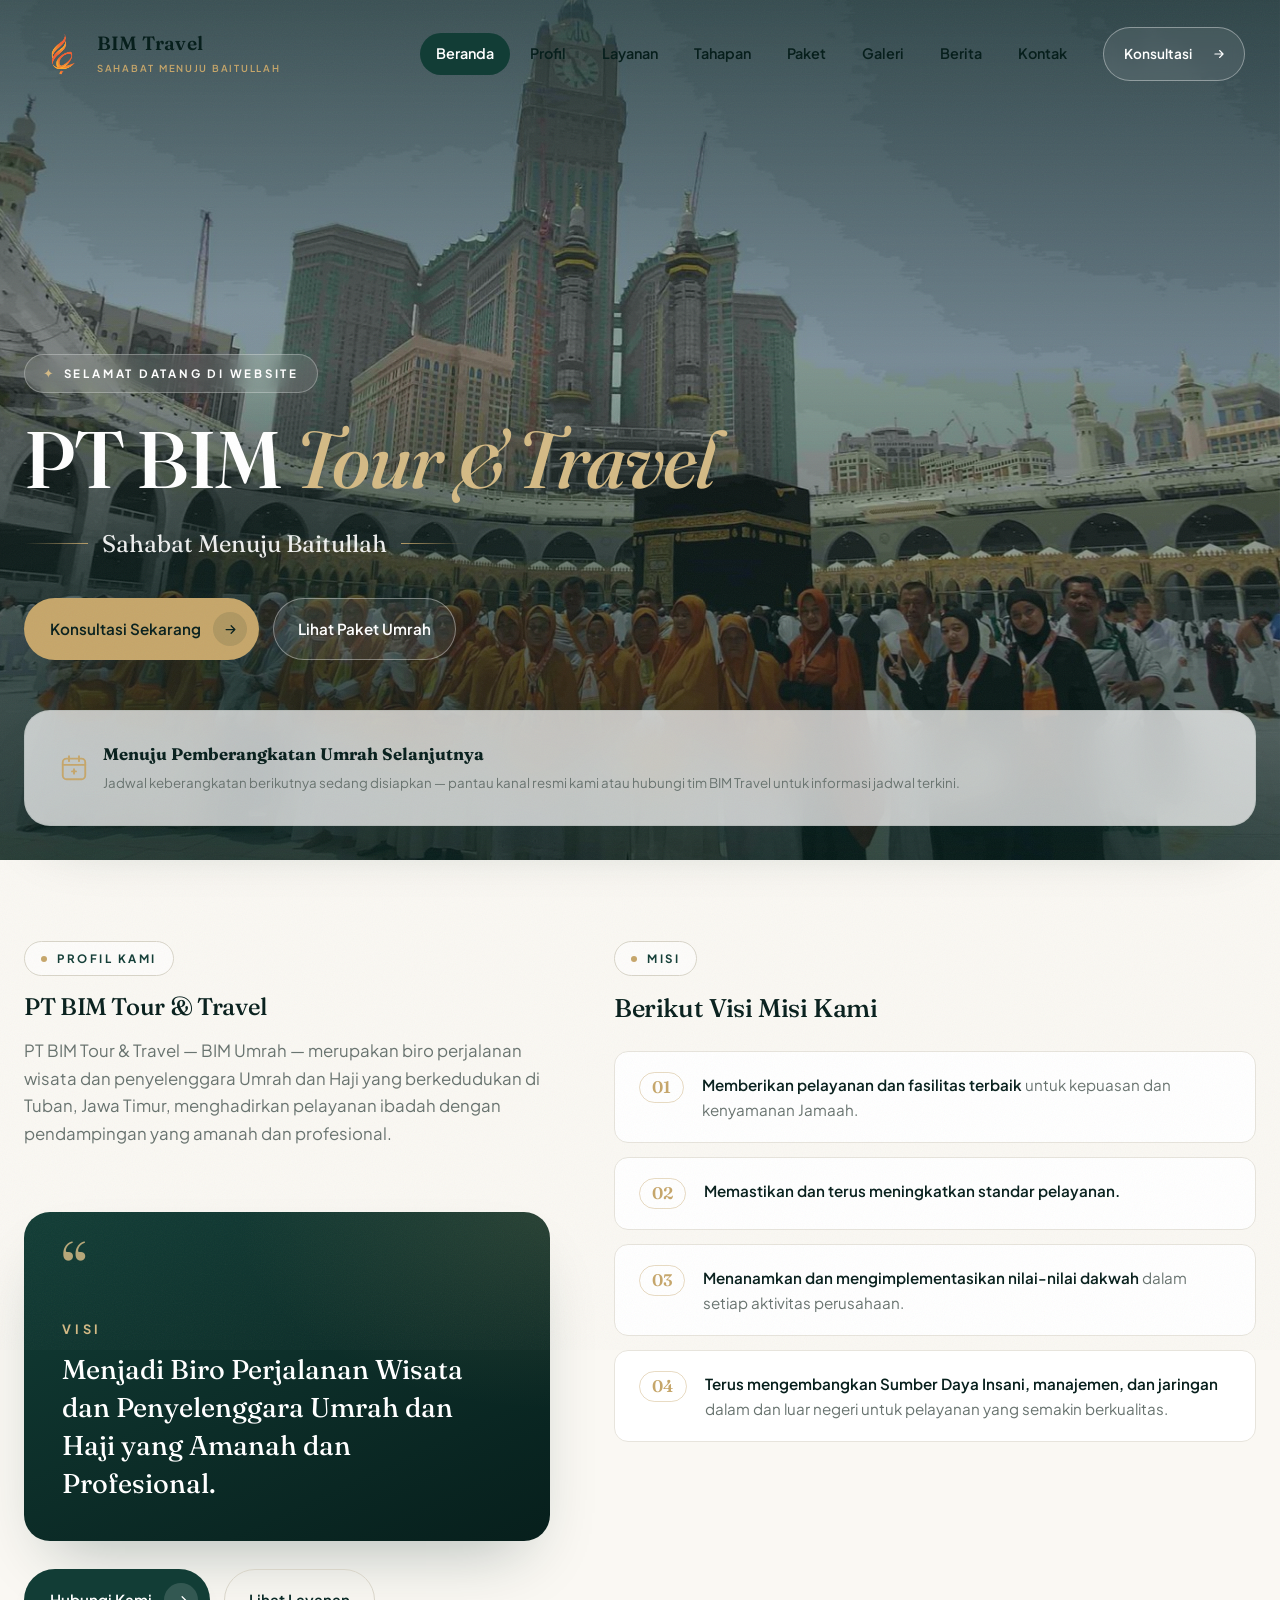
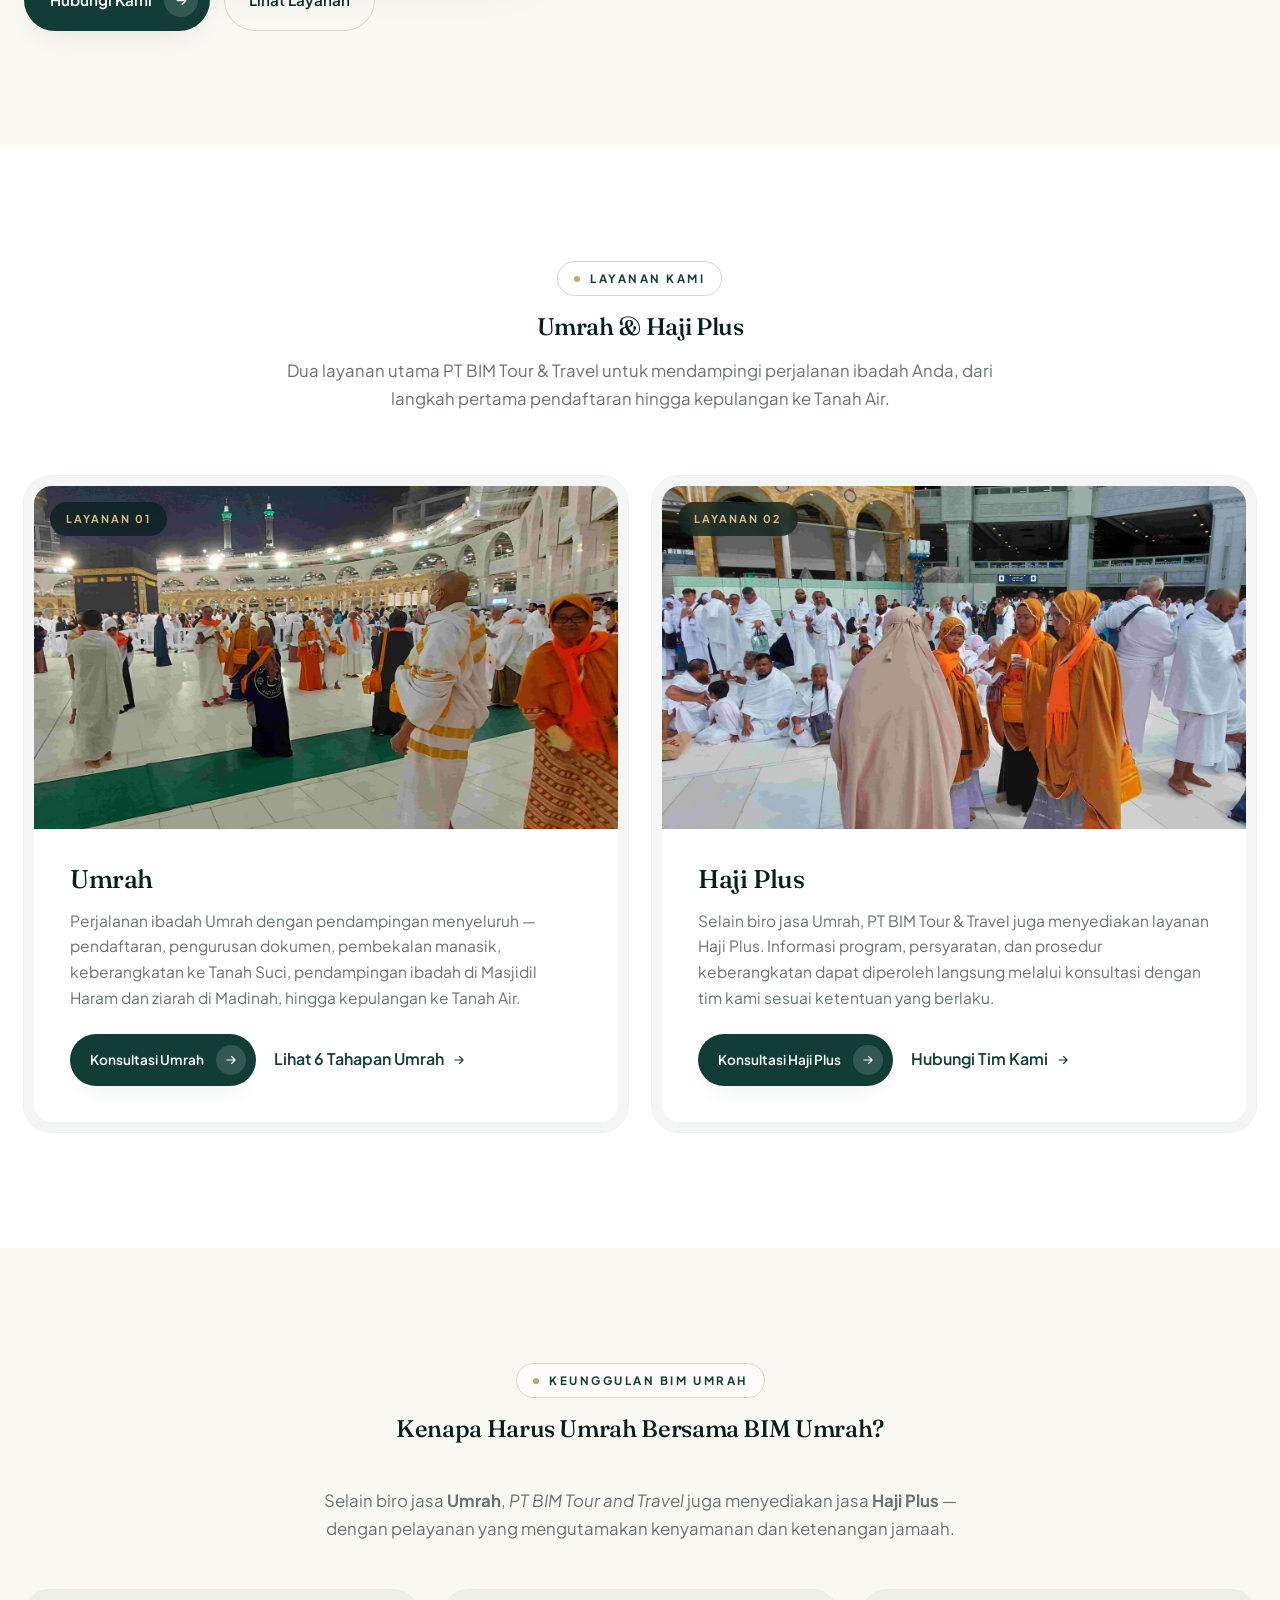
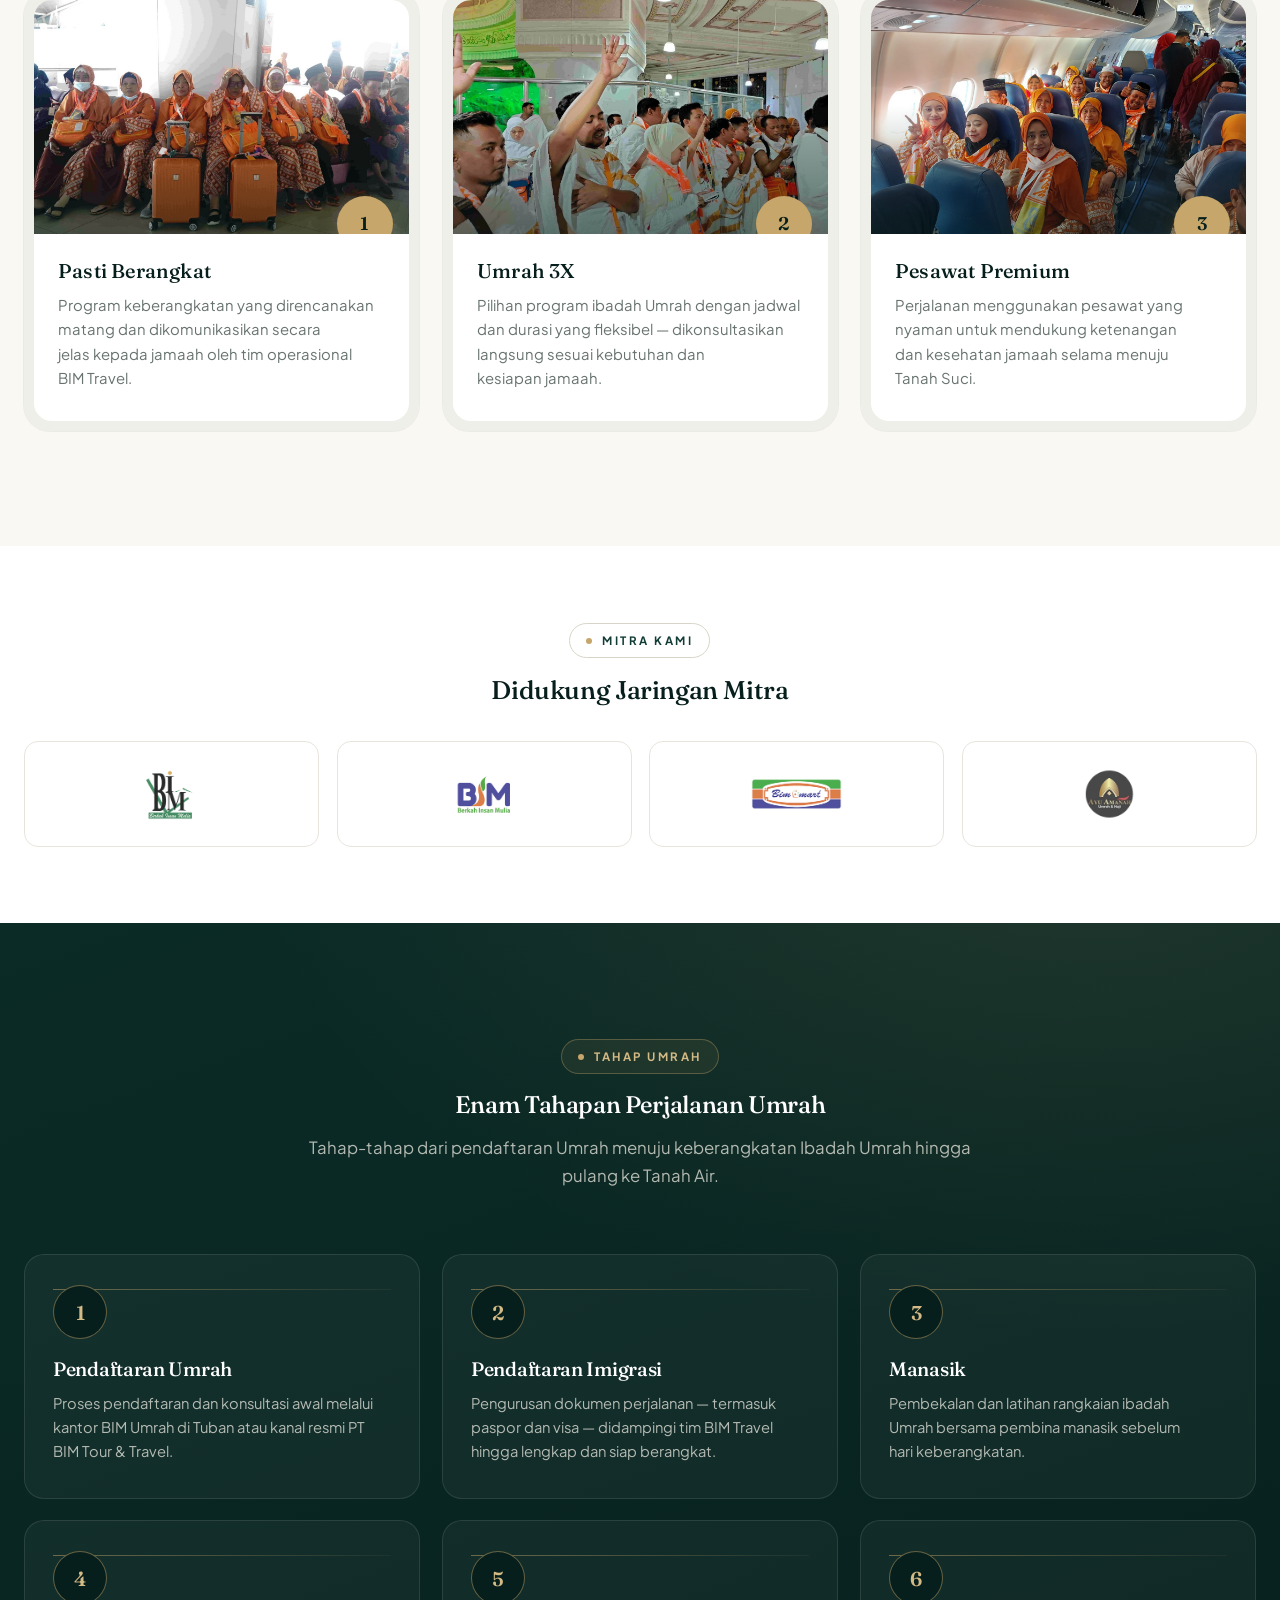
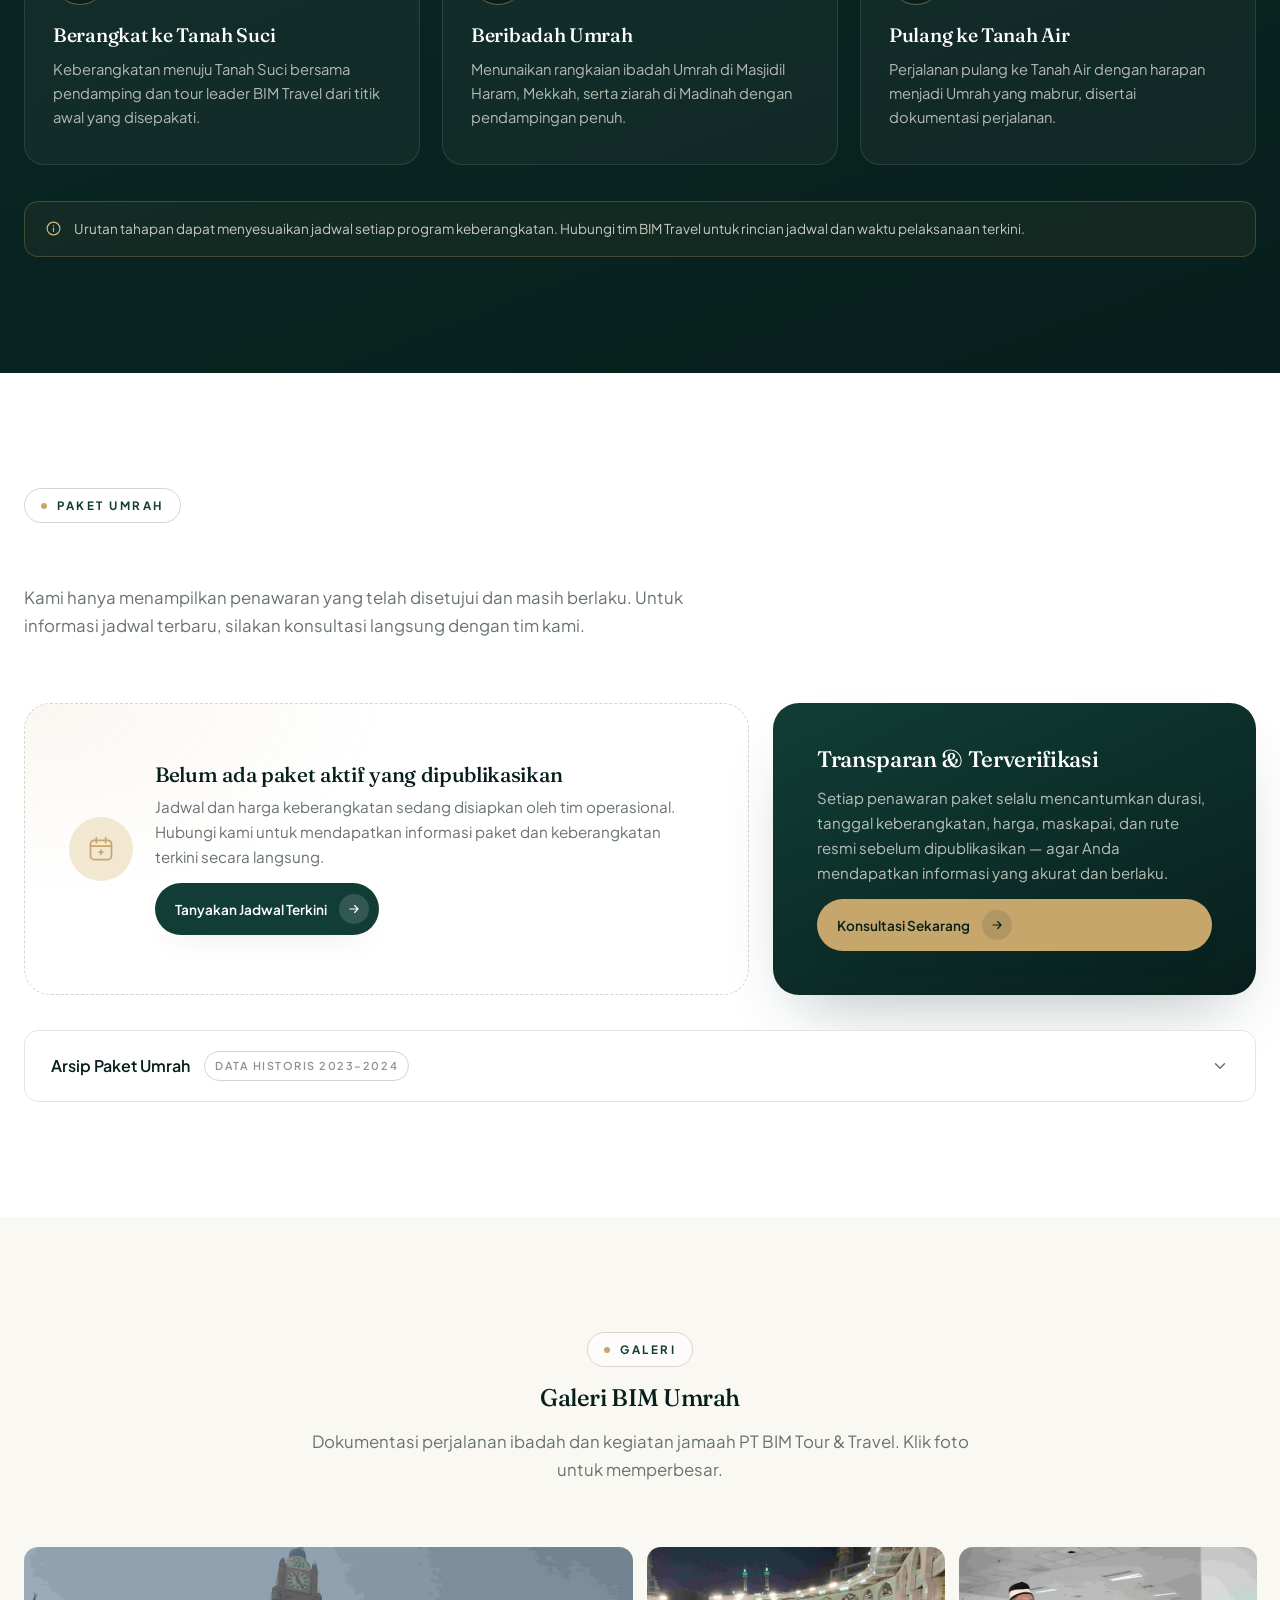
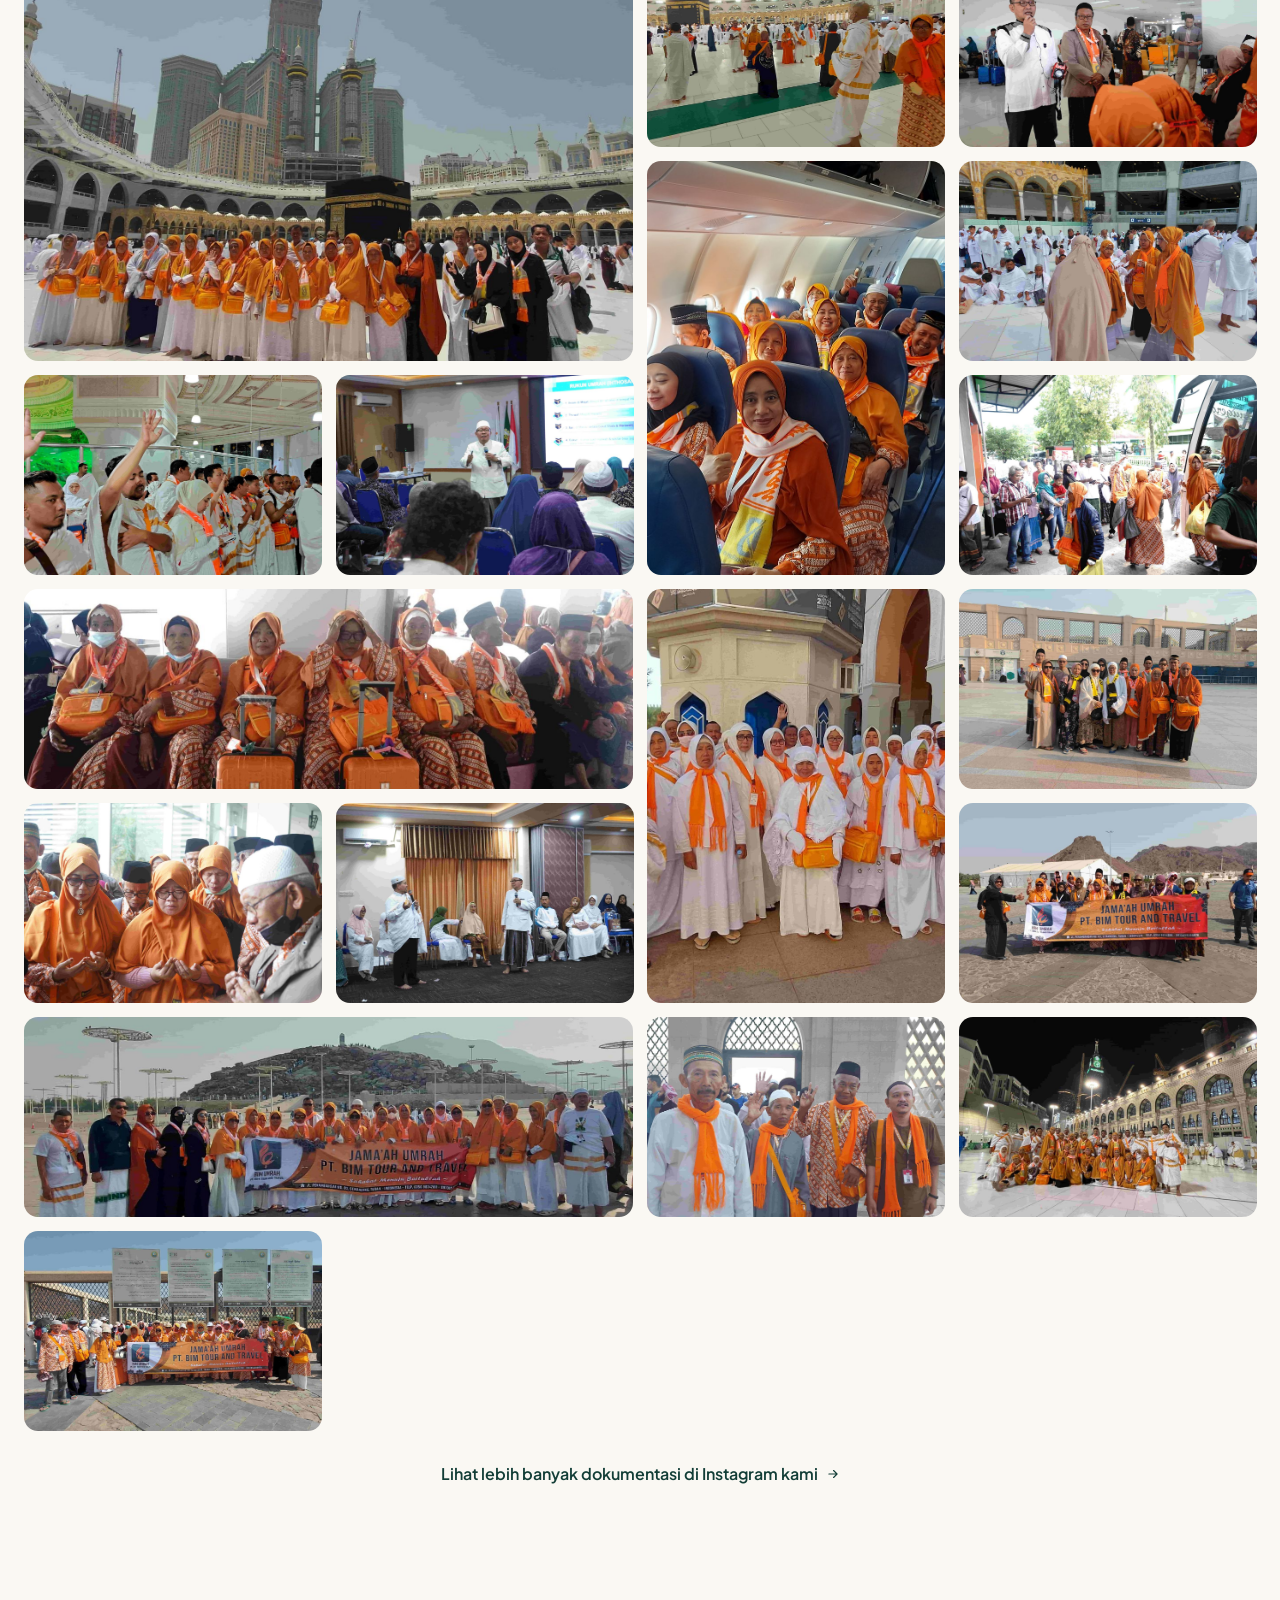
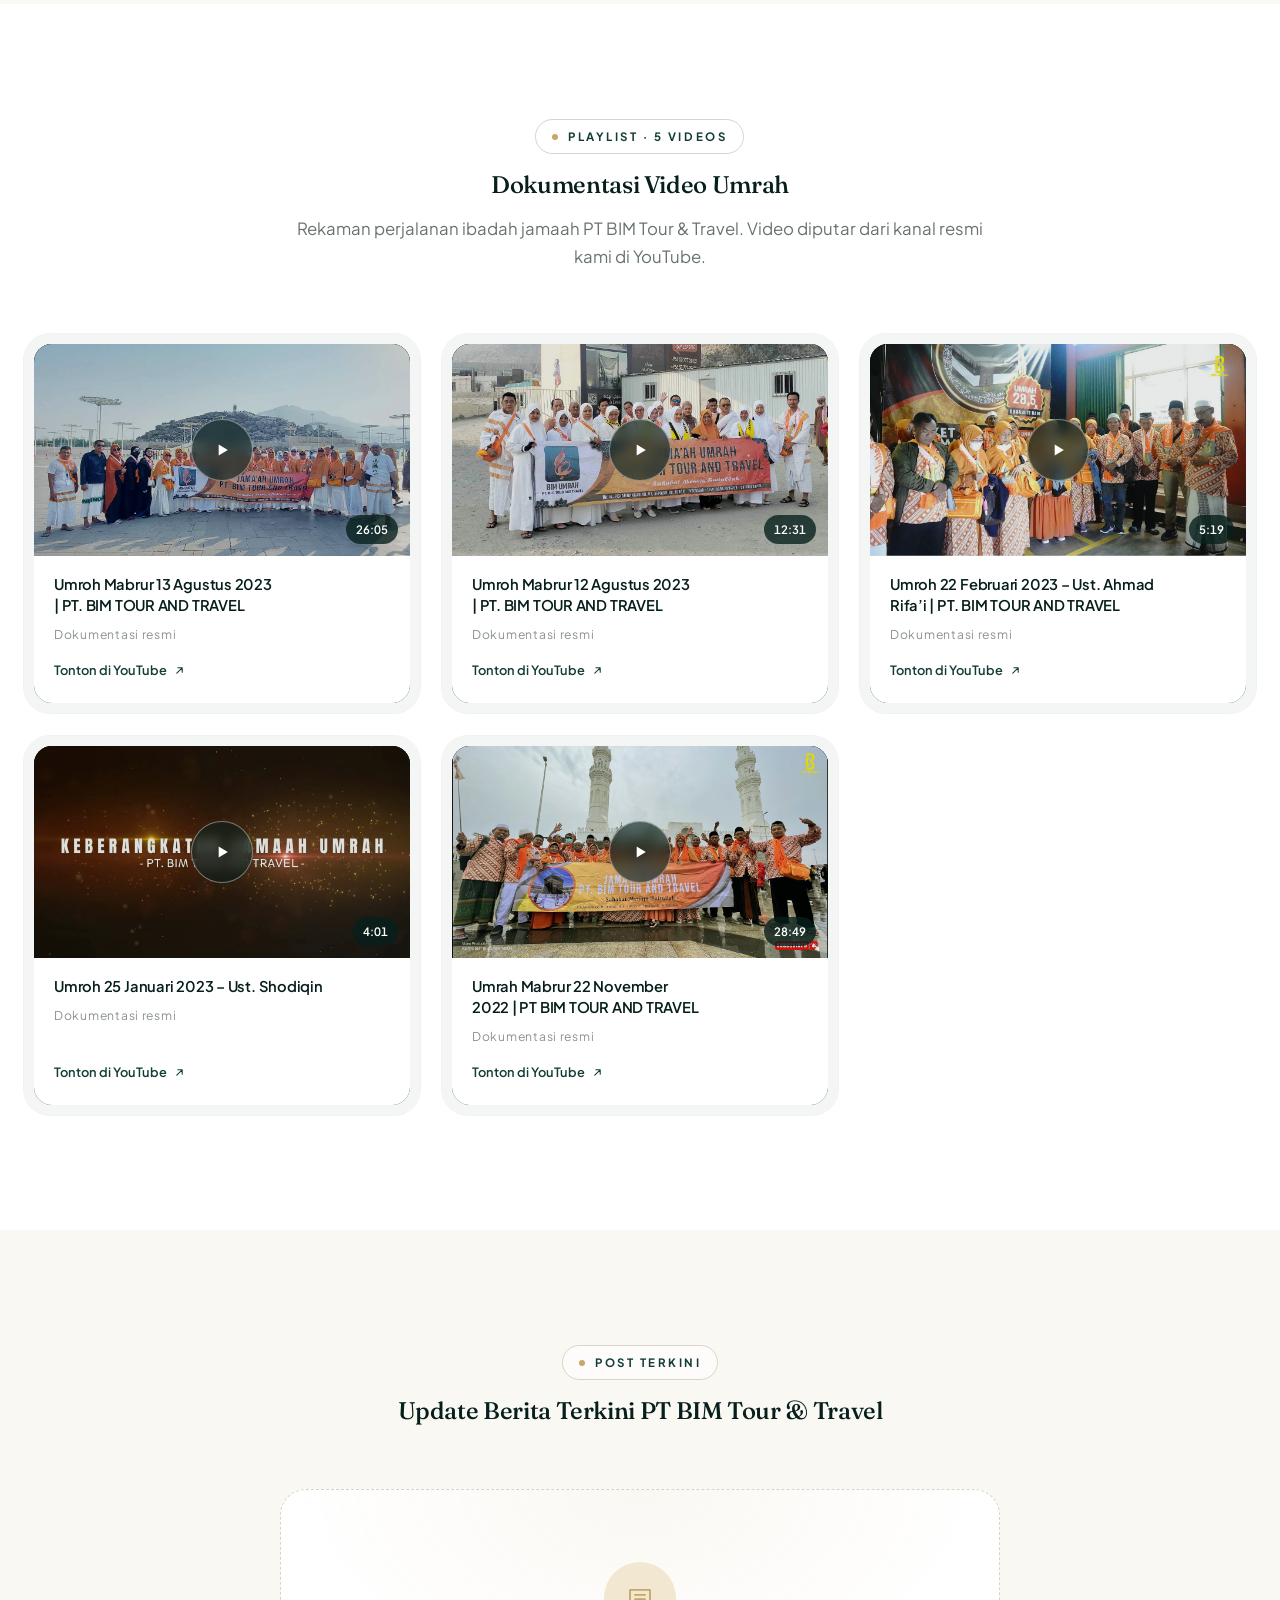
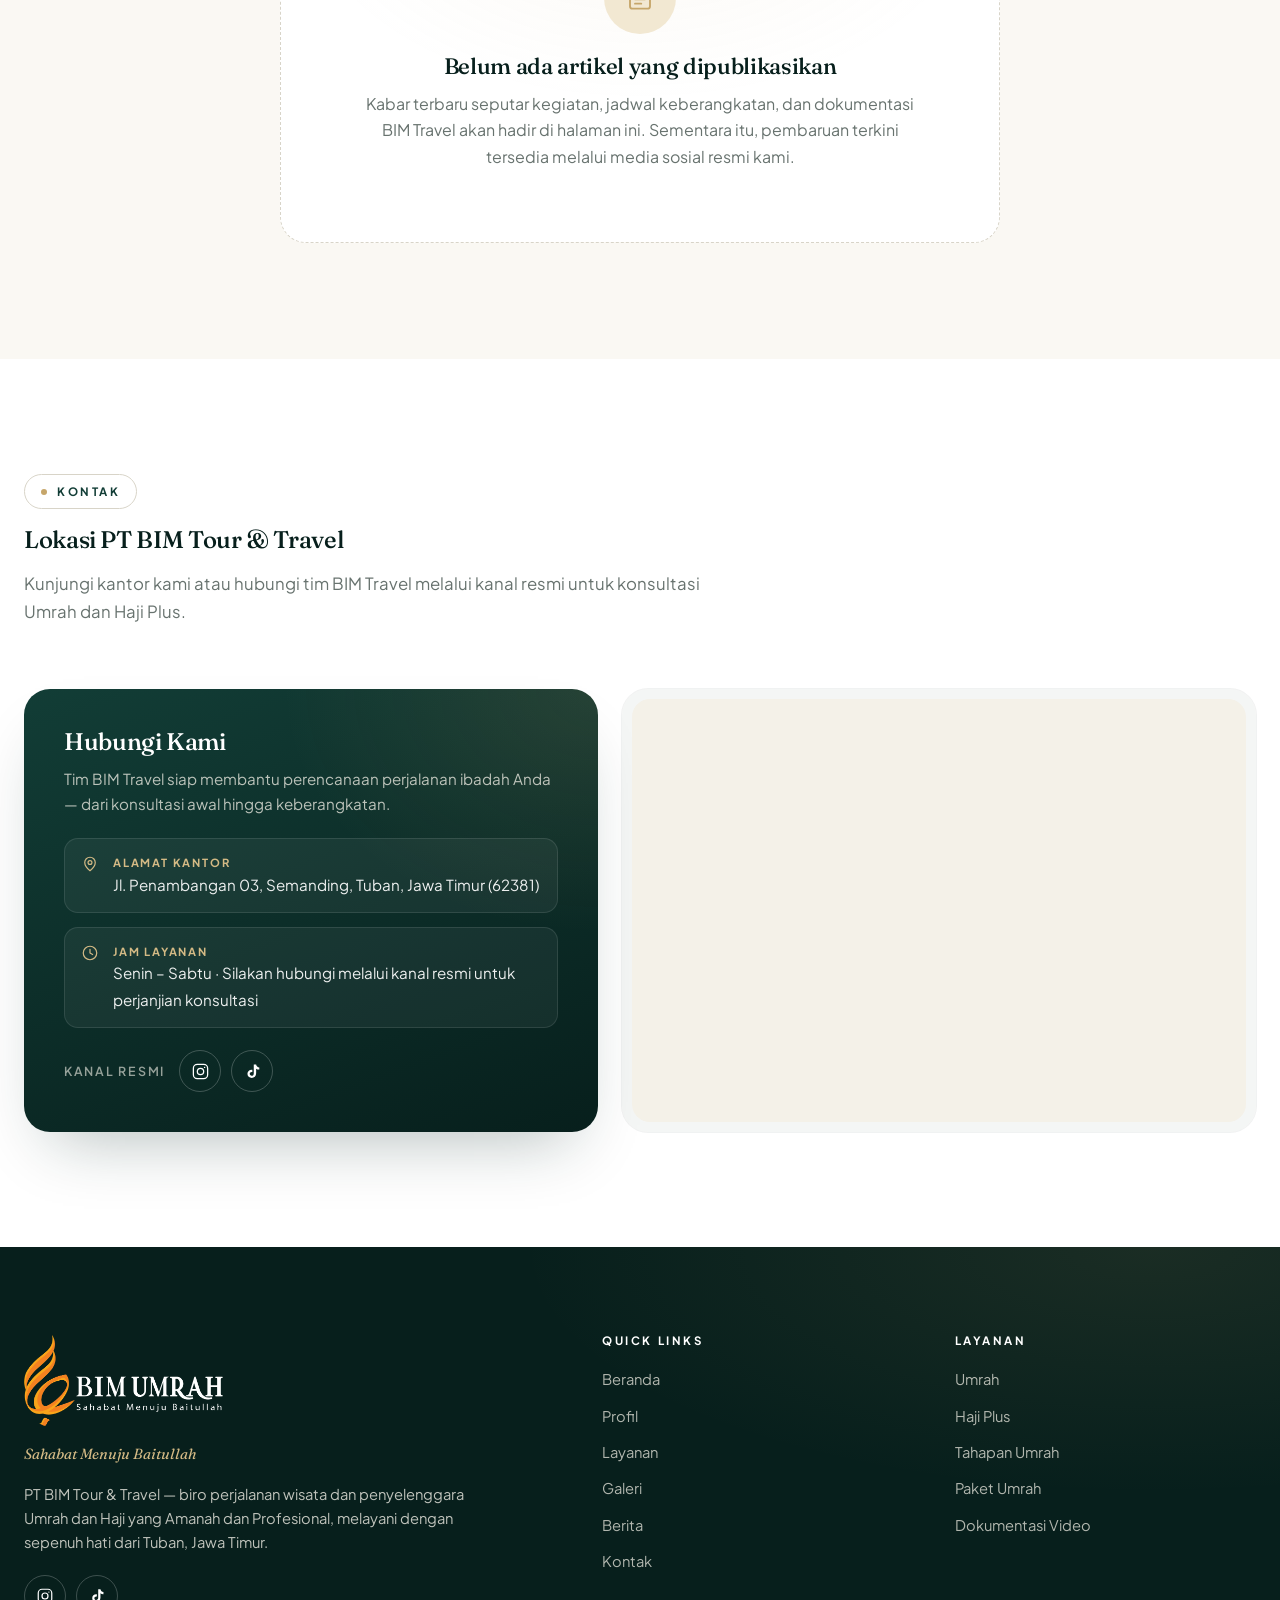
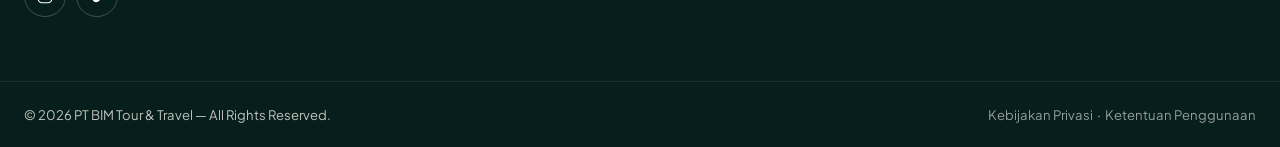
==== index.html @ 662073fb "feat: initial release — Website PT BIM Tour &amp; Travel" ====
<!DOCTYPE html>
<html lang="id">
<head>
  <meta charset="UTF-8">
  <meta name="viewport" content="width=device-width, initial-scale=1.0, viewport-fit=cover">

  <title>BIM Travel – Sahabat Menuju Baitullah | PT BIM Tour &amp; Travel</title>
  <meta name="description" content="PT BIM Tour & Travel (BIM Umrah) — Biro Perjalanan Wisata dan Penyelenggara Umrah dan Haji yang Amanah dan Profesional. Layanan Umrah & Haji Plus, paket, tahapan Umrah, galeri, dan konsultasi. Tuban, Jawa Timur.">
  <meta name="theme-color" content="#123D36">
  <link rel="canonical" href="https://bimtravel.co.id/">
  <meta name="robots" content="index, follow">

  <!-- Open Graph -->
  <meta property="og:type" content="website">
  <meta property="og:site_name" content="BIM Travel">
  <meta property="og:title" content="BIM Travel – Sahabat Menuju Baitullah">
  <meta property="og:description" content="Biro Perjalanan Wisata dan Penyelenggara Umrah dan Haji yang Amanah dan Profesional — PT BIM Tour & Travel, Tuban, Jawa Timur.">
  <meta property="og:url" content="https://bimtravel.co.id/">
  <meta property="og:image" content="https://bimtravel.co.id/wp-content/uploads/2023/10/20230824_112408-scaled.jpg">
  <meta property="og:locale" content="id_ID">
  <meta name="twitter:card" content="summary_large_image">

  <link rel="icon" type="image/png" sizes="32x32" href="assets/img/favicon-32.png">
  <link rel="icon" type="image/png" sizes="192x192" href="assets/img/favicon-192.png">
  <link rel="apple-touch-icon" href="assets/img/favicon-192.png">

  <!-- Fonts: Fraunces (display) + Plus Jakarta Sans (UI/body) -->
  <link rel="preconnect" href="https://fonts.googleapis.com">
  <link rel="preconnect" href="https://fonts.gstatic.com" crossorigin>
  <link href="https://fonts.googleapis.com/css2?family=Fraunces:ital,opsz,wght@0,9..144,300..700;1,9..144,300..700&family=Plus+Jakarta+Sans:ital,wght@0,300..800;1,300..800&display=swap" rel="stylesheet">

  <link rel="preload" as="image" href="assets/img/gallery/bim-gal-07.jpg" fetchpriority="high">
  <link rel="stylesheet" href="assets/css/style.css">

  <script type="application/ld+json">
  {
    "@context": "https://schema.org",
    "@type": "TravelAgency",
    "name": "PT BIM Tour & Travel",
    "alternateName": "BIM Umrah",
    "slogan": "Sahabat Menuju Baitullah",
    "url": "https://bimtravel.co.id/",
    "description": "Biro Perjalanan Wisata dan Penyelenggara Umrah dan Haji yang Amanah dan Profesional.",
    "address": {
      "@type": "PostalAddress",
      "streetAddress": "Jl. Penambangan 03, Semanding",
      "addressLocality": "Tuban",
      "addressRegion": "Jawa Timur",
      "postalCode": "62381",
      "addressCountry": "ID"
    },
    "sameAs": [
      "https://www.instagram.com/pt.bimtourandtravel/",
      "https://www.tiktok.com/@pt.bimtourandtravel"
    ]
  }
  </script>
</head>
<body>
  <a class="skip-link" href="#konten-utama">Langsung ke konten utama</a>
  <div class="grain" aria-hidden="true"></div>

  <!-- ======================= HEADER ======================= -->
  <header class="site-header" data-header>
    <div class="header-shell">
      <a class="brand" href="#beranda" aria-label="BIM Travel — beranda">
        <img src="assets/img/brand/logo-mark.png" alt="" width="44" height="44">
        <span>
          <span class="brand-name">BIM Travel</span>
          <span class="brand-sub">Sahabat Menuju Baitullah</span>
        </span>
      </a>

      <nav class="nav-desktop" aria-label="Navigasi utama">
        <ul>
          <li><a href="#beranda" data-navlink>Beranda</a></li>
          <li><a href="#profil" data-navlink>Profil</a></li>
          <li><a href="#layanan" data-navlink>Layanan</a></li>
          <li><a href="#tahapan" data-navlink>Tahapan</a></li>
          <li><a href="#paket" data-navlink>Paket</a></li>
          <li><a href="#galeri" data-navlink>Galeri</a></li>
          <li><a href="#berita" data-navlink>Berita</a></li>
          <li><a href="#kontak" data-navlink>Kontak</a></li>
        </ul>
      </nav>

      <span class="header-cta">
        <a class="btn btn--ghost btn--sm" href="#kontak">
          Konsultasi
          <span class="btn-ico" aria-hidden="true">
            <svg width="14" height="14" viewBox="0 0 24 24" fill="none" stroke="currentColor" stroke-width="2" stroke-linecap="round" stroke-linejoin="round"><path d="M5 12h14M13 6l6 6-6 6"/></svg>
          </span>
        </a>
      </span>

      <button class="nav-toggle" type="button" aria-expanded="false" aria-controls="menu-mobile" aria-label="Buka menu" data-navtoggle>
        <span class="bar" aria-hidden="true"></span>
        <span class="bar" aria-hidden="true"></span>
      </button>
    </div>
  </header>

  <!-- Drawer mobile -->
  <nav class="nav-mobile" id="menu-mobile" aria-label="Menu navigasi" data-navmobile>
    <ul>
      <li><a href="#beranda"><span>01</span>Beranda</a></li>
      <li><a href="#profil"><span>02</span>Profil</a></li>
      <li><a href="#layanan"><span>03</span>Layanan</a></li>
      <li><a href="#tahapan"><span>04</span>Tahapan Umrah</a></li>
      <li><a href="#paket"><span>05</span>Paket Umrah</a></li>
      <li><a href="#galeri"><span>06</span>Galeri</a></li>
      <li><a href="#berita"><span>07</span>Berita</a></li>
      <li><a href="#kontak"><span>08</span>Kontak</a></li>
    </ul>
    <div class="nav-mobile-foot">
      <a class="btn btn--gold" href="#kontak">
        Konsultasi Sekarang
        <span class="btn-ico" aria-hidden="true">
          <svg width="15" height="15" viewBox="0 0 24 24" fill="none" stroke="currentColor" stroke-width="2" stroke-linecap="round" stroke-linejoin="round"><path d="M5 12h14M13 6l6 6-6 6"/></svg>
        </span>
      </a>
      <ul class="socials socials--light" aria-label="Media sosial resmi">
        <li><a href="https://www.instagram.com/pt.bimtourandtravel/" target="_blank" rel="noopener" aria-label="Instagram PT BIM Tour and Travel">
          <svg width="19" height="19" viewBox="0 0 24 24" fill="none" stroke="currentColor" stroke-width="1.6" stroke-linecap="round" stroke-linejoin="round"><rect x="3" y="3" width="18" height="18" rx="5"/><circle cx="12" cy="12" r="4"/><circle cx="17.2" cy="6.8" r="0.9" fill="currentColor" stroke="none"/></svg>
        </a></li>
        <li><a href="https://www.tiktok.com/@pt.bimtourandtravel" target="_blank" rel="noopener" aria-label="TikTok PT BIM Tour and Travel">
          <svg width="19" height="19" viewBox="0 0 24 24" fill="currentColor"><path d="M16.6 3c.4 2.2 1.8 3.6 4 3.8v2.8c-1.5.1-2.9-.4-4-1.2v5.9c0 3.7-2.5 5.9-5.6 5.9-3 0-5.4-2.3-5.4-5.3 0-3.3 2.9-5.6 6.2-5.1v2.9c-1.6-.5-3.3.6-3.3 2.2 0 1.4 1.1 2.4 2.5 2.4 1.5 0 2.6-1.1 2.6-2.9V3h3z"/></svg>
        </a></li>
      </ul>
    </div>
  </nav>

  <main id="konten-utama">

    <!-- ======================= HERO ======================= -->
    <section class="hero" id="beranda" aria-label="Selamat datang di website PT BIM Tour & Travel">
      <div class="hero-bg" aria-hidden="true">
        <img src="assets/img/gallery/bim-gal-07.jpg" alt="" width="1400" height="934" fetchpriority="high">
      </div>
      <div class="container">
        <div class="hero-inner">
          <p class="hero-eyebrow reveal">Selamat Datang di Website</p>
          <h1 class="reveal" style="--reveal-delay:90ms">PT BIM <span class="accent">Tour &amp; Travel</span></h1>
          <p class="hero-tagline reveal" style="--reveal-delay:180ms">Sahabat Menuju Baitullah</p>
          <div class="hero-actions reveal" style="--reveal-delay:260ms">
            <a class="btn btn--gold" href="#kontak">
              Konsultasi Sekarang
              <span class="btn-ico" aria-hidden="true">
                <svg width="15" height="15" viewBox="0 0 24 24" fill="none" stroke="currentColor" stroke-width="2" stroke-linecap="round" stroke-linejoin="round"><path d="M5 12h14M13 6l6 6-6 6"/></svg>
              </span>
            </a>
            <a class="btn btn--ghost" href="#paket">Lihat Paket Umrah</a>
          </div>
        </div>
      </div>
    </section>

    <!-- Countdown / pemberangkatan -->
    <div class="countdown-wrap">
      <div class="container">
        <div class="countdown is-pending reveal" data-countdown data-target="" role="group" aria-label="Menuju pemberangkatan Umrah selanjutnya">
          <div class="countdown-pending">
            <svg width="30" height="30" viewBox="0 0 24 24" fill="none" stroke="currentColor" stroke-width="1.5" stroke-linecap="round" stroke-linejoin="round" aria-hidden="true"><rect x="3" y="4.5" width="18" height="16.5" rx="3"/><path d="M8 2.5v4M16 2.5v4M3 9.5h18"/><path d="M12 13v3.5M10.4 14.7h3.2"/></svg>
            <div>
              <strong>Menuju Pemberangkatan Umrah Selanjutnya</strong>
              <small>Jadwal keberangkatan berikutnya sedang disiapkan — pantau kanal resmi kami atau hubungi tim BIM Travel untuk informasi jadwal terkini.</small>
            </div>
          </div>
          <div class="countdown-live" hidden aria-live="off">
            <div class="cd-cell"><span class="cd-num" data-cd="d">00</span><span class="cd-cap">Hari</span></div>
            <div class="cd-cell"><span class="cd-num" data-cd="h">00</span><span class="cd-cap">Jam</span></div>
            <div class="cd-cell"><span class="cd-num" data-cd="m">00</span><span class="cd-cap">Menit</span></div>
            <div class="cd-cell"><span class="cd-num" data-cd="s">00</span><span class="cd-cap">Detik</span></div>
          </div>
        </div>
      </div>
    </div>

    <!-- ======================= PROFIL & VISI MISI ======================= -->
    <section class="section section--ivory" id="profil" aria-labelledby="judul-profil">
      <div class="container">
        <div class="profil-grid">
          <div>
            <div class="section-head">
              <p class="eyebrow reveal">Profil Kami</p>
              <h2 class="section-title reveal" id="judul-profil" style="--reveal-delay:80ms">PT BIM Tour &amp; Travel</h2>
              <p class="section-lead reveal" style="--reveal-delay:160ms">PT BIM Tour &amp; Travel — BIM Umrah — merupakan biro perjalanan wisata dan penyelenggara Umrah dan Haji yang berkedudukan di Tuban, Jawa Timur, menghadirkan pelayanan ibadah dengan pendampingan yang amanah dan profesional.</p>
            </div>
            <div class="visi-card reveal" style="--reveal-delay:220ms">
              <span class="q" aria-hidden="true">&ldquo;</span>
              <h3>Visi</h3>
              <p>Menjadi Biro Perjalanan Wisata dan Penyelenggara Umrah dan Haji yang Amanah dan Profesional.</p>
            </div>
            <div class="profil-cta reveal" style="--reveal-delay:280ms">
              <a class="btn btn--primary" href="#kontak">
                Hubungi Kami
                <span class="btn-ico" aria-hidden="true">
                  <svg width="15" height="15" viewBox="0 0 24 24" fill="none" stroke="currentColor" stroke-width="2" stroke-linecap="round" stroke-linejoin="round"><path d="M5 12h14M13 6l6 6-6 6"/></svg>
                </span>
              </a>
              <a class="btn btn--outline" href="#layanan">Lihat Layanan</a>
            </div>
          </div>
          <div>
            <div class="section-head" style="margin-bottom:28px">
              <p class="eyebrow reveal">Misi</p>
              <h2 class="section-title reveal" style="--reveal-delay:80ms; font-size:1.6rem">Berikut Visi Misi Kami</h2>
            </div>
            <ol class="misi-list" role="list">
              <li class="reveal">
                <span class="misi-num" aria-hidden="true">01</span>
                <p><strong>Memberikan pelayanan dan fasilitas terbaik</strong> untuk kepuasan dan kenyamanan Jamaah.</p>
              </li>
              <li class="reveal" style="--reveal-delay:80ms">
                <span class="misi-num" aria-hidden="true">02</span>
                <p><strong>Memastikan dan terus meningkatkan standar pelayanan.</strong></p>
              </li>
              <li class="reveal" style="--reveal-delay:160ms">
                <span class="misi-num" aria-hidden="true">03</span>
                <p><strong>Menanamkan dan mengimplementasikan nilai-nilai dakwah</strong> dalam setiap aktivitas perusahaan.</p>
              </li>
              <li class="reveal" style="--reveal-delay:240ms">
                <span class="misi-num" aria-hidden="true">04</span>
                <p><strong>Terus mengembangkan Sumber Daya Insani, manajemen, dan jaringan</strong> dalam dan luar negeri untuk pelayanan yang semakin berkualitas.</p>
              </li>
            </ol>
          </div>
        </div>
      </div>
    </section>

    <!-- ======================= LAYANAN ======================= -->
    <section class="section section--white" id="layanan" aria-labelledby="judul-layanan">
      <div class="container">
        <div class="section-head section-head--center">
          <p class="eyebrow reveal">Layanan Kami</p>
          <h2 class="section-title reveal" id="judul-layanan" style="--reveal-delay:80ms">Umrah &amp; Haji Plus</h2>
          <p class="section-lead reveal" style="--reveal-delay:160ms">Dua layanan utama PT BIM Tour &amp; Travel untuk mendampingi perjalanan ibadah Anda, dari langkah pertama pendaftaran hingga kepulangan ke Tanah Air.</p>
        </div>

        <div class="layanan-grid">
          <article class="layanan-card reveal">
            <div class="layanan-inner">
              <div class="layanan-media">
                <img src="assets/img/gallery/bim-gal-12.jpg" alt="Suasana ibadah di Masjidil Haram, Mekkah" width="1400" height="934" loading="lazy">
                <span class="badge">Layanan 01</span>
              </div>
              <div class="layanan-body">
                <h3>Umrah</h3>
                <p>Perjalanan ibadah Umrah dengan pendampingan menyeluruh — pendaftaran, pengurusan dokumen, pembekalan manasik, keberangkatan ke Tanah Suci, pendampingan ibadah di Masjidil Haram dan ziarah di Madinah, hingga kepulangan ke Tanah Air.</p>
                <div class="layanan-cta">
                  <a class="btn btn--primary btn--sm" href="#kontak">
                    Konsultasi Umrah
                    <span class="btn-ico" aria-hidden="true">
                      <svg width="14" height="14" viewBox="0 0 24 24" fill="none" stroke="currentColor" stroke-width="2" stroke-linecap="round" stroke-linejoin="round"><path d="M5 12h14M13 6l6 6-6 6"/></svg>
                    </span>
                  </a>
                  <a class="text-link" href="#tahapan">Lihat 6 Tahapan Umrah
                    <svg width="14" height="14" viewBox="0 0 24 24" fill="none" stroke="currentColor" stroke-width="2" stroke-linecap="round" stroke-linejoin="round" aria-hidden="true"><path d="M5 12h14M13 6l6 6-6 6"/></svg>
                  </a>
                </div>
              </div>
            </div>
          </article>

          <article class="layanan-card reveal" style="--reveal-delay:120ms">
            <div class="layanan-inner">
              <div class="layanan-media">
                <img src="assets/img/gallery/bim-gal-13.jpg" alt="Jamaah BIM Travel di halaman Masjid Nabawi, Madinah" width="1400" height="934" loading="lazy">
                <span class="badge">Layanan 02</span>
              </div>
              <div class="layanan-body">
                <h3>Haji Plus</h3>
                <p>Selain biro jasa Umrah, PT BIM Tour &amp; Travel juga menyediakan layanan Haji Plus. Informasi program, persyaratan, dan prosedur keberangkatan dapat diperoleh langsung melalui konsultasi dengan tim kami sesuai ketentuan yang berlaku.</p>
                <div class="layanan-cta">
                  <a class="btn btn--primary btn--sm" href="#kontak">
                    Konsultasi Haji Plus
                    <span class="btn-ico" aria-hidden="true">
                      <svg width="14" height="14" viewBox="0 0 24 24" fill="none" stroke="currentColor" stroke-width="2" stroke-linecap="round" stroke-linejoin="round"><path d="M5 12h14M13 6l6 6-6 6"/></svg>
                    </span>
                  </a>
                  <a class="text-link" href="#kontak">Hubungi Tim Kami
                    <svg width="14" height="14" viewBox="0 0 24 24" fill="none" stroke="currentColor" stroke-width="2" stroke-linecap="round" stroke-linejoin="round" aria-hidden="true"><path d="M5 12h14M13 6l6 6-6 6"/></svg>
                  </a>
                </div>
              </div>
            </div>
          </article>
        </div>
      </div>
    </section>

    <!-- ======================= KEUNGGULAN ======================= -->
    <section class="section section--ivory" id="keunggulan" aria-labelledby="judul-keunggulan">
      <div class="container">
        <div class="section-head section-head--center">
          <p class="eyebrow reveal">Keunggulan BIM Umrah</p>
          <h2 class="section-title reveal" id="judul-keunggulan" style="--reveal-delay:80ms">Kenapa Harus Umrah Bersama BIM Umrah?</h2>
        </div>
        <p class="keunggulan-intro reveal" style="--reveal-delay:140ms">Selain biro jasa <strong>Umrah</strong>, <em>PT BIM Tour and Travel</em> juga menyediakan jasa <strong>Haji Plus</strong> — dengan pelayanan yang mengutamakan kenyamanan dan ketenangan jamaah.</p>

        <div class="keunggulan-grid">
          <article class="adv-card reveal">
            <div class="adv-media">
              <img src="assets/img/gallery/bim-gal-04.jpg" alt="Jamaah dengan koper keberangkatan menunggu di area bandara" width="1400" height="934" loading="lazy">
              <span class="adv-num" aria-hidden="true">1</span>
            </div>
            <div class="adv-body">
              <h3>Pasti Berangkat</h3>
              <p>Program keberangkatan yang direncanakan matang dan dikomunikasikan secara jelas kepada jamaah oleh tim operasional BIM Travel.</p>
            </div>
          </article>

          <article class="adv-card reveal" style="--reveal-delay:110ms">
            <div class="adv-media">
              <img src="assets/img/gallery/bim-gal-11.jpg" alt="Jamaah beribadah di Tanah Suci" width="1400" height="934" loading="lazy">
              <span class="adv-num" aria-hidden="true">2</span>
            </div>
            <div class="adv-body">
              <h3>Umrah 3X</h3>
              <p>Pilihan program ibadah Umrah dengan jadwal dan durasi yang fleksibel — dikonsultasikan langsung sesuai kebutuhan dan kesiapan jamaah.</p>
            </div>
          </article>

          <article class="adv-card reveal" style="--reveal-delay:220ms">
            <div class="adv-media">
              <img src="assets/img/gallery/bim-gal-10.jpg" alt="Suasana kabin pesawat bersama jamaah BIM Travel" width="1400" height="934" loading="lazy">
              <span class="adv-num" aria-hidden="true">3</span>
            </div>
            <div class="adv-body">
              <h3>Pesawat Premium</h3>
              <p>Perjalanan menggunakan pesawat yang nyaman untuk mendukung ketenangan dan kesehatan jamaah selama menuju Tanah Suci.</p>
            </div>
          </article>
        </div>
      </div>
    </section>

    <!-- ======================= MITRA ======================= -->
    <section class="section section--white" id="mitra" aria-labelledby="judul-mitra" style="padding-block: clamp(48px, 6vw, 80px)">
      <div class="container">
        <div class="section-head section-head--center" style="margin-bottom:36px">
          <p class="eyebrow reveal">Mitra Kami</p>
          <h2 class="section-title reveal" id="judul-mitra" style="--reveal-delay:80ms; font-size:1.6rem">Didukung Jaringan Mitra</h2>
        </div>
        <div class="mitra-row">
          <div class="mitra-item reveal"><img src="assets/img/partners/mitra-bim.png" alt="Logo mitra BIM" loading="lazy"></div>
          <div class="mitra-item reveal" style="--reveal-delay:80ms"><img src="assets/img/partners/mitra-kk-bim.png" alt="Logo mitra KK-BIM" loading="lazy"></div>
          <div class="mitra-item reveal" style="--reveal-delay:160ms"><img src="assets/img/partners/mitra-bim-mart.png" alt="Logo mitra BIM Mart" loading="lazy"></div>
          <div class="mitra-item reveal" style="--reveal-delay:240ms"><img src="assets/img/partners/mitra-ayu.png" alt="Logo mitra Ayu" loading="lazy"></div>
        </div>
      </div>
    </section>

    <!-- ======================= TAHAP UMRAH ======================= -->
    <section class="section section--dark" id="tahapan" aria-labelledby="judul-tahapan">
      <div class="container">
        <div class="section-head section-head--center">
          <p class="eyebrow reveal">Tahap Umrah</p>
          <h2 class="section-title reveal" id="judul-tahapan" style="--reveal-delay:80ms">Enam Tahapan Perjalanan Umrah</h2>
          <p class="section-lead reveal" style="--reveal-delay:160ms">Tahap-tahap dari pendaftaran Umrah menuju keberangkatan Ibadah Umrah hingga pulang ke Tanah Air.</p>
        </div>

        <div class="tahap-grid">
          <article class="tahap-card reveal">
            <span class="step-line" aria-hidden="true"></span>
            <span class="tahap-num" aria-hidden="true">1</span>
            <h3>Pendaftaran Umrah</h3>
            <p>Proses pendaftaran dan konsultasi awal melalui kantor BIM Umrah di Tuban atau kanal resmi PT BIM Tour &amp; Travel.</p>
          </article>
          <article class="tahap-card reveal" style="--reveal-delay:90ms">
            <span class="step-line" aria-hidden="true"></span>
            <span class="tahap-num" aria-hidden="true">2</span>
            <h3>Pendaftaran Imigrasi</h3>
            <p>Pengurusan dokumen perjalanan — termasuk paspor dan visa — didampingi tim BIM Travel hingga lengkap dan siap berangkat.</p>
          </article>
          <article class="tahap-card reveal" style="--reveal-delay:180ms">
            <span class="step-line" aria-hidden="true"></span>
            <span class="tahap-num" aria-hidden="true">3</span>
            <h3>Manasik</h3>
            <p>Pembekalan dan latihan rangkaian ibadah Umrah bersama pembina manasik sebelum hari keberangkatan.</p>
          </article>
          <article class="tahap-card reveal" style="--reveal-delay:270ms">
            <span class="step-line" aria-hidden="true"></span>
            <span class="tahap-num" aria-hidden="true">4</span>
            <h3>Berangkat ke Tanah Suci</h3>
            <p>Keberangkatan menuju Tanah Suci bersama pendamping dan tour leader BIM Travel dari titik awal yang disepakati.</p>
          </article>
          <article class="tahap-card reveal" style="--reveal-delay:360ms">
            <span class="step-line" aria-hidden="true"></span>
            <span class="tahap-num" aria-hidden="true">5</span>
            <h3>Beribadah Umrah</h3>
            <p>Menunaikan rangkaian ibadah Umrah di Masjidil Haram, Mekkah, serta ziarah di Madinah dengan pendampingan penuh.</p>
          </article>
          <article class="tahap-card reveal" style="--reveal-delay:450ms">
            <span class="step-line" aria-hidden="true"></span>
            <span class="tahap-num" aria-hidden="true">6</span>
            <h3>Pulang ke Tanah Air</h3>
            <p>Perjalanan pulang ke Tanah Air dengan harapan menjadi Umrah yang mabrur, disertai dokumentasi perjalanan.</p>
          </article>
        </div>

        <p class="tahap-note reveal">
          <svg width="17" height="17" viewBox="0 0 24 24" fill="none" stroke="currentColor" stroke-width="1.6" stroke-linecap="round" stroke-linejoin="round" aria-hidden="true"><circle cx="12" cy="12" r="9"/><path d="M12 8v.5M12 11.5V16"/></svg>
          Urutan tahapan dapat menyesuaikan jadwal setiap program keberangkatan. Hubungi tim BIM Travel untuk rincian jadwal dan waktu pelaksanaan terkini.
        </p>
      </div>
    </section>

    <!-- ======================= PAKET UMRAH ======================= -->
    <section class="section section--white" id="paket" aria-labelledby="judul-paket">
      <div class="container">
        <div class="section-head">
          <p class="eyebrow reveal">Paket Umrah</p>
          <h2 class="section-title reveal" id="judul-paket" style="--reveal-delay:80ms">Jadwal &amp; Penawaran Terkini</h2>
          <p class="section-lead reveal" style="--reveal-delay:160ms">Kami hanya menampilkan penawaran yang telah disetujui dan masih berlaku. Untuk informasi jadwal terbaru, silakan konsultasi langsung dengan tim kami.</p>
        </div>

        <div class="paket-live">
          <div class="paket-empty reveal">
            <span class="ico" aria-hidden="true">
              <svg width="28" height="28" viewBox="0 0 24 24" fill="none" stroke="currentColor" stroke-width="1.5" stroke-linecap="round" stroke-linejoin="round"><rect x="3" y="4.5" width="18" height="16.5" rx="3"/><path d="M8 2.5v4M16 2.5v4M3 9.5h18"/><path d="M12 13v3.5M10.4 14.7h3.2"/></svg>
            </span>
            <div>
              <h3>Belum ada paket aktif yang dipublikasikan</h3>
              <p>Jadwal dan harga keberangkatan sedang disiapkan oleh tim operasional. Hubungi kami untuk mendapatkan informasi paket dan keberangkatan terkini secara langsung.</p>
              <p style="margin-top:14px">
                <a class="btn btn--primary btn--sm" href="#kontak">
                  Tanyakan Jadwal Terkini
                  <span class="btn-ico" aria-hidden="true">
                    <svg width="14" height="14" viewBox="0 0 24 24" fill="none" stroke="currentColor" stroke-width="2" stroke-linecap="round" stroke-linejoin="round"><path d="M5 12h14M13 6l6 6-6 6"/></svg>
                  </span>
                </a>
              </p>
            </div>
          </div>

          <div class="paket-side reveal" style="--reveal-delay:120ms">
            <h3>Transparan &amp; Terverifikasi</h3>
            <p>Setiap penawaran paket selalu mencantumkan durasi, tanggal keberangkatan, harga, maskapai, dan rute resmi sebelum dipublikasikan — agar Anda mendapatkan informasi yang akurat dan berlaku.</p>
            <a class="btn btn--gold btn--sm" href="#kontak">
              Konsultasi Sekarang
              <span class="btn-ico" aria-hidden="true">
                <svg width="14" height="14" viewBox="0 0 24 24" fill="none" stroke="currentColor" stroke-width="2" stroke-linecap="round" stroke-linejoin="round"><path d="M5 12h14M13 6l6 6-6 6"/></svg>
              </span>
            </a>
          </div>
        </div>

        <!-- Arsip: data historis 2023–2024, bukan penawaran aktif -->
        <details class="paket-arsip reveal">
          <summary>
            <span class="l">
              Arsip Paket Umrah
              <small>Data historis 2023–2024</small>
            </span>
            <svg class="chev" width="18" height="18" viewBox="0 0 24 24" fill="none" stroke="currentColor" stroke-width="2" stroke-linecap="round" stroke-linejoin="round" aria-hidden="true"><path d="M6 9l6 6 6-6"/></svg>
          </summary>
          <div class="arsip-body">
            <div class="arsip-scroll">
              <table class="arsip-table">
                <caption>Riwayat program keberangkatan yang telah terselenggara — ditampilkan sebagai referensi historis.</caption>
                <thead>
                  <tr>
                    <th scope="col">Paket</th>
                    <th scope="col">Keberangkatan</th>
                    <th scope="col">Harga</th>
                    <th scope="col">Pesawat</th>
                    <th scope="col">Rute</th>
                  </tr>
                </thead>
                <tbody>
                  <tr><td class="dur">16 Hari</td><td>27 September 2023</td><td class="harga">Rp 32.500.000</td><td>Lion Air</td><td>SUB – MED</td></tr>
                  <tr><td class="dur">13 Hari</td><td>24 Oktober 2023</td><td class="harga">Rp 32.000.000</td><td>Lion Air</td><td>SUB – MED</td></tr>
                  <tr><td class="dur">13 Hari</td><td>14 November 2023</td><td class="harga">Rp 33.000.000</td><td>Lion Air</td><td>SUB – MED</td></tr>
                  <tr><td class="dur">13 Hari</td><td>19 Desember 2023</td><td class="harga">Rp 35.500.000</td><td>Lion Air</td><td>SUB – MED</td></tr>
                  <tr><td class="dur">13 Hari</td><td>16 Januari 2024</td><td class="harga">Rp 33.000.000</td><td>Lion Air</td><td>SUB – MED</td></tr>
                  <tr><td class="dur">13 Hari</td><td>14 Februari 2023</td><td class="harga">Rp 33.000.000</td><td>Lion Air</td><td>SUB – MED</td></tr>
                </tbody>
              </table>
            </div>
            <p class="arsip-note">
              <svg width="16" height="16" viewBox="0 0 24 24" fill="none" stroke="currentColor" stroke-width="1.6" stroke-linecap="round" stroke-linejoin="round" aria-hidden="true"><circle cx="12" cy="12" r="9"/><path d="M12 8v.5M12 11.5V16"/></svg>
              Data arsip ditampilkan sebagai dokumentasi program yang pernah terselenggara dan <strong>bukan penawaran aktif</strong>. Harga dan jadwal tidak dapat dipakai sebagai acuan keberangkatan saat ini.
            </p>
          </div>
        </details>
      </div>
    </section>

    <!-- ======================= GALERI ======================= -->
    <section class="section section--ivory" id="galeri" aria-labelledby="judul-galeri">
      <div class="container">
        <div class="section-head section-head--center">
          <p class="eyebrow reveal">Galeri</p>
          <h2 class="section-title reveal" id="judul-galeri" style="--reveal-delay:80ms">Galeri BIM Umrah</h2>
          <p class="section-lead reveal" style="--reveal-delay:160ms">Dokumentasi perjalanan ibadah dan kegiatan jamaah PT BIM Tour &amp; Travel. Klik foto untuk memperbesar.</p>
        </div>

        <div class="galeri-grid" data-gallery>
          <button class="galeri-item galeri-item--wide galeri-item--tall reveal" type="button" data-full="assets/img/gallery/bim-gal-07.jpg" data-caption="Jamaah BIM Travel di halaman Masjidil Haram, Mekkah" aria-label="Perbesar foto: Jamaah BIM Travel di halaman Masjidil Haram, Mekkah">
            <img src="assets/img/gallery/bim-gal-07.jpg" alt="Jamaah BIM Travel berfoto bersama di hadapan Ka'bah, Masjidil Haram, Mekkah" width="1400" height="934" loading="lazy">
            <span class="cap">Masjidil Haram, Mekkah</span>
          </button>
          <button class="galeri-item reveal" type="button" data-full="assets/img/gallery/bim-gal-12.jpg" data-caption="Suasana ibadah di Masjidil Haram, Mekkah" aria-label="Perbesar foto: Suasana ibadah di Masjidil Haram, Mekkah">
            <img src="assets/img/gallery/bim-gal-12.jpg" alt="Jamaah melaksanakan ibadah di Masjidil Haram, Mekkah" width="1400" height="934" loading="lazy">
            <span class="cap">Masjidil Haram, Mekkah</span>
          </button>
          <button class="galeri-item reveal" type="button" data-full="assets/img/gallery/bim-gal-03.jpg" data-caption="Pendampingan jamaah di bandara" aria-label="Perbesar foto: Pendampingan jamaah di bandara">
            <img src="assets/img/gallery/bim-gal-03.jpg" alt="Pendamping BIM Travel memberikan arahan kepada jamaah di bandara" width="1400" height="934" loading="lazy">
            <span class="cap">Pendampingan di Bandara</span>
          </button>
          <button class="galeri-item galeri-item--tall reveal" type="button" data-full="assets/img/gallery/bim-gal-10.jpg" data-caption="Suasana kabin pesawat bersama jamaah" aria-label="Perbesar foto: Suasana kabin pesawat bersama jamaah">
            <img src="assets/img/gallery/bim-gal-10.jpg" alt="Jamaah BIM Travel berfoto di dalam kabin pesawat" width="1400" height="934" loading="lazy">
            <span class="cap">Perjalanan Udara</span>
          </button>
          <button class="galeri-item reveal" type="button" data-full="assets/img/gallery/bim-gal-13.jpg" data-caption="Jamaah di halaman Masjid Nabawi, Madinah" aria-label="Perbesar foto: Jamaah di halaman Masjid Nabawi, Madinah">
            <img src="assets/img/gallery/bim-gal-13.jpg" alt="Jamaah BIM Travel berkumpul di halaman Masjid Nabawi, Madinah" width="1400" height="934" loading="lazy">
            <span class="cap">Masjid Nabawi, Madinah</span>
          </button>
          <button class="galeri-item reveal" type="button" data-full="assets/img/gallery/bim-gal-11.jpg" data-caption="Jamaah beribadah di Tanah Suci" aria-label="Perbesar foto: Jamaah beribadah di Tanah Suci">
            <img src="assets/img/gallery/bim-gal-11.jpg" alt="Jamaah berdoa dengan pakaian ihram di Tanah Suci" width="1400" height="934" loading="lazy">
            <span class="cap">Ibadah di Tanah Suci</span>
          </button>
          <button class="galeri-item galeri-item--wide reveal" type="button" data-full="assets/img/gallery/bim-gal-04.jpg" data-caption="Jamaah menunggu keberangkatan di bandara" aria-label="Perbesar foto: Jamaah menunggu keberangkatan di bandara">
            <img src="assets/img/gallery/bim-gal-04.jpg" alt="Jamaah dengan perlengkapan keberangkatan menunggu di bandara" width="1400" height="934" loading="lazy">
            <span class="cap">Menuju Keberangkatan</span>
          </button>
          <button class="galeri-item reveal" type="button" data-full="assets/img/gallery/bim-gal-02.jpg" data-caption="Pembekalan manasik umrah" aria-label="Perbesar foto: Pembekalan manasik umrah">
            <img src="assets/img/gallery/bim-gal-02.jpg" alt="Pembina menjelaskan rukun umrah dalam pembekalan manasik" width="1400" height="934" loading="lazy">
            <span class="cap">Pembekalan Manasik</span>
          </button>
          <button class="galeri-item reveal" type="button" data-full="assets/img/gallery/bim-gal-05.jpg" data-caption="Jamaah menuju bus perjalanan" aria-label="Perbesar foto: Jamaah menuju bus perjalanan">
            <img src="assets/img/gallery/bim-gal-05.jpg" alt="Jamaah naik bus perjalanan di Tanah Suci" width="1400" height="934" loading="lazy">
            <span class="cap">Perjalanan Darat</span>
          </button>
          <button class="galeri-item galeri-item--tall reveal" type="button" data-full="assets/img/gallery/bim-gal-14.jpg" data-caption="Rangkaian ibadah umrah bersama rombongan" aria-label="Perbesar foto: Rangkaian ibadah umrah bersama rombongan">
            <img src="assets/img/gallery/bim-gal-14.jpg" alt="Rombongan jamaah dengan pakaian ihram melaksanakan ibadah umrah" width="1400" height="934" loading="lazy">
            <span class="cap">Rangkaian Ibadah</span>
          </button>
          <button class="galeri-item reveal" type="button" data-full="assets/img/gallery/bim-gal-16.jpg" data-caption="Jamaah di area Makam Baqi, Madinah" aria-label="Perbesar foto: Jamaah di area Makam Baqi, Madinah">
            <img src="assets/img/gallery/bim-gal-16.jpg" alt="Jamaah BIM Travel berkumpul di area Makam Baqi, Madinah" width="1400" height="934" loading="lazy">
            <span class="cap">Madinah</span>
          </button>
          <button class="galeri-item reveal" type="button" data-full="assets/img/gallery/bim-gal-06.jpg" data-caption="Doa bersama jamaah BIM Travel" aria-label="Perbesar foto: Doa bersama jamaah BIM Travel">
            <img src="assets/img/gallery/bim-gal-06.jpg" alt="Jamaah memanjatkan doa bersama dalam kegiatan BIM Travel" width="1400" height="934" loading="lazy">
            <span class="cap">Doa Bersama</span>
          </button>
          <button class="galeri-item galeri-item--wide reveal" type="button" data-full="assets/img/gallery/bim-gal-08.jpg" data-caption="Kegiatan rombongan di Tanah Suci" aria-label="Perbesar foto: Kegiatan rombongan di Tanah Suci">
            <img src="assets/img/gallery/bim-gal-08.jpg" alt="Rombongan jamaah BIM Travel berfoto bersama membawa spanduk di Tanah Suci" width="1400" height="934" loading="lazy">
            <span class="cap">Rombongan di Tanah Suci</span>
          </button>
          <button class="galeri-item reveal" type="button" data-full="assets/img/gallery/bim-gal-01.jpg" data-caption="Manasik bersama pembina" aria-label="Perbesar foto: Manasik bersama pembina">
            <img src="assets/img/gallery/bim-gal-01.jpg" alt="Latihan manasik bersama pembina dan jamaah BIM Travel" width="1400" height="934" loading="lazy">
            <span class="cap">Manasik Bersama</span>
          </button>
          <button class="galeri-item reveal" type="button" data-full="assets/img/gallery/bim-gal-17.jpg" data-caption="Kegiatan rombongan BIM Travel" aria-label="Perbesar foto: Kegiatan rombongan BIM Travel">
            <img src="assets/img/gallery/bim-gal-17.jpg" alt="Rombongan jamaah BIM Travel berfoto bersama membawa spanduk perusahaan" width="1400" height="934" loading="lazy">
            <span class="cap">Kegiatan Rombongan</span>
          </button>
          <button class="galeri-item reveal" type="button" data-full="assets/img/gallery/bim-gal-15.jpg" data-caption="Jamaah dan pengurus BIM Travel" aria-label="Perbesar foto: Jamaah dan pengurus BIM Travel">
            <img src="assets/img/gallery/bim-gal-15.jpg" alt="Jamaah dan pengurus BIM Travel mengenakan syal perusahaan" width="1400" height="934" loading="lazy">
            <span class="cap">Jamaah &amp; Pengurus</span>
          </button>
          <button class="galeri-item reveal" type="button" data-full="assets/img/gallery/bim-gal-18.jpg" data-caption="Suasana malam di Masjid Nabawi, Madinah" aria-label="Perbesar foto: Suasana malam di Masjid Nabawi, Madinah">
            <img src="assets/img/gallery/bim-gal-18.jpg" alt="Rombongan jamaah di area Masjid Nabawi pada malam hari" width="1400" height="934" loading="lazy">
            <span class="cap">Malam di Madinah</span>
          </button>
          <button class="galeri-item reveal" type="button" data-full="assets/img/gallery/bim-gal-09.jpg" data-caption="Kegiatan rombongan BIM Travel" aria-label="Perbesar foto: Kegiatan rombongan BIM Travel">
            <img src="assets/img/gallery/bim-gal-09.jpg" alt="Rombongan jamaah BIM Travel berfoto bersama di luar ruangan" width="1400" height="934" loading="lazy">
            <span class="cap">Kegiatan Rombongan</span>
          </button>
        </div>

        <div class="galeri-more reveal">
          <a class="text-link" href="https://www.instagram.com/pt.bimtourandtravel/" target="_blank" rel="noopener">Lihat lebih banyak dokumentasi di Instagram kami
            <svg width="14" height="14" viewBox="0 0 24 24" fill="none" stroke="currentColor" stroke-width="2" stroke-linecap="round" stroke-linejoin="round" aria-hidden="true"><path d="M5 12h14M13 6l6 6-6 6"/></svg>
          </a>
        </div>
      </div>
    </section>

    <!-- ======================= PLAYLIST VIDEO ======================= -->
    <section class="section section--white" id="video" aria-labelledby="judul-video">
      <div class="container">
        <div class="section-head section-head--center">
          <p class="eyebrow reveal">Playlist · 5 Videos</p>
          <h2 class="section-title reveal" id="judul-video" style="--reveal-delay:80ms">Dokumentasi Video Umrah</h2>
          <p class="section-lead reveal" style="--reveal-delay:160ms">Rekaman perjalanan ibadah jamaah PT BIM Tour &amp; Travel. Video diputar dari kanal resmi kami di YouTube.</p>
        </div>

        <div class="video-grid">
          <article class="video-card reveal">
            <div class="video-inner">
              <div class="video-media" data-video data-video-id="1E1WqlEXj6w">
                <img src="assets/img/videos/vid-13-agustus-2023.jpg" alt="Thumbnail video: Umroh Mabrur 13 Agustus 2023" width="1280" height="720" loading="lazy">
                <button class="video-play" type="button" aria-label="Putar video Umroh Mabrur 13 Agustus 2023">
                  <span class="ring" aria-hidden="true">
                    <svg width="20" height="20" viewBox="0 0 24 24" fill="currentColor"><path d="M8 5.5v13l11-6.5z"/></svg>
                  </span>
                </button>
                <span class="video-dur">26:05</span>
              </div>
              <div class="video-body">
                <h3>Umroh Mabrur 13 Agustus 2023 | PT. BIM TOUR AND TRAVEL</h3>
                <span class="meta">Dokumentasi resmi</span>
                <a class="yt-link" href="https://www.youtube.com/watch?v=1E1WqlEXj6w" target="_blank" rel="noopener">Tonton di YouTube
                  <svg width="13" height="13" viewBox="0 0 24 24" fill="none" stroke="currentColor" stroke-width="2" stroke-linecap="round" stroke-linejoin="round" aria-hidden="true"><path d="M7 17L17 7M9 7h8v8"/></svg>
                </a>
              </div>
            </div>
          </article>

          <article class="video-card reveal" style="--reveal-delay:90ms">
            <div class="video-inner">
              <div class="video-media" data-video data-video-id="p1PRmLk8c4U">
                <img src="assets/img/videos/vid-12-agustus-2023.jpg" alt="Thumbnail video: Umroh Mabrur 12 Agustus 2023" width="1280" height="720" loading="lazy">
                <button class="video-play" type="button" aria-label="Putar video Umroh Mabrur 12 Agustus 2023">
                  <span class="ring" aria-hidden="true">
                    <svg width="20" height="20" viewBox="0 0 24 24" fill="currentColor"><path d="M8 5.5v13l11-6.5z"/></svg>
                  </span>
                </button>
                <span class="video-dur">12:31</span>
              </div>
              <div class="video-body">
                <h3>Umroh Mabrur 12 Agustus 2023 | PT. BIM TOUR AND TRAVEL</h3>
                <span class="meta">Dokumentasi resmi</span>
                <a class="yt-link" href="https://www.youtube.com/watch?v=p1PRmLk8c4U" target="_blank" rel="noopener">Tonton di YouTube
                  <svg width="13" height="13" viewBox="0 0 24 24" fill="none" stroke="currentColor" stroke-width="2" stroke-linecap="round" stroke-linejoin="round" aria-hidden="true"><path d="M7 17L17 7M9 7h8v8"/></svg>
                </a>
              </div>
            </div>
          </article>

          <article class="video-card reveal" style="--reveal-delay:180ms">
            <div class="video-inner">
              <div class="video-media" data-video data-video-id="d8j9rUfBDYc">
                <img src="assets/img/videos/vid-22-februari-2023.jpg" alt="Thumbnail video: Umroh 22 Februari 2023 bersama Ust. Ahmad Rifa'i" width="1280" height="720" loading="lazy">
                <button class="video-play" type="button" aria-label="Putar video Umroh 22 Februari 2023 bersama Ust. Ahmad Rifa'i">
                  <span class="ring" aria-hidden="true">
                    <svg width="20" height="20" viewBox="0 0 24 24" fill="currentColor"><path d="M8 5.5v13l11-6.5z"/></svg>
                  </span>
                </button>
                <span class="video-dur">5:19</span>
              </div>
              <div class="video-body">
                <h3>Umroh 22 Februari 2023 – Ust. Ahmad Rifa&rsquo;i | PT. BIM TOUR AND TRAVEL</h3>
                <span class="meta">Dokumentasi resmi</span>
                <a class="yt-link" href="https://www.youtube.com/watch?v=d8j9rUfBDYc" target="_blank" rel="noopener">Tonton di YouTube
                  <svg width="13" height="13" viewBox="0 0 24 24" fill="none" stroke="currentColor" stroke-width="2" stroke-linecap="round" stroke-linejoin="round" aria-hidden="true"><path d="M7 17L17 7M9 7h8v8"/></svg>
                </a>
              </div>
            </div>
          </article>

          <article class="video-card reveal" style="--reveal-delay:270ms">
            <div class="video-inner">
              <div class="video-media" data-video data-video-id="PTkFMIN9nFY">
                <img src="assets/img/videos/vid-25-januari-2023.jpg" alt="Thumbnail video: Umroh 25 Januari 2023 bersama Ust. Shodiqin" width="1280" height="720" loading="lazy">
                <button class="video-play" type="button" aria-label="Putar video Umroh 25 Januari 2023 bersama Ust. Shodiqin">
                  <span class="ring" aria-hidden="true">
                    <svg width="20" height="20" viewBox="0 0 24 24" fill="currentColor"><path d="M8 5.5v13l11-6.5z"/></svg>
                  </span>
                </button>
                <span class="video-dur">4:01</span>
              </div>
              <div class="video-body">
                <h3>Umroh 25 Januari 2023 – Ust. Shodiqin</h3>
                <span class="meta">Dokumentasi resmi</span>
                <a class="yt-link" href="https://www.youtube.com/watch?v=PTkFMIN9nFY" target="_blank" rel="noopener">Tonton di YouTube
                  <svg width="13" height="13" viewBox="0 0 24 24" fill="none" stroke="currentColor" stroke-width="2" stroke-linecap="round" stroke-linejoin="round" aria-hidden="true"><path d="M7 17L17 7M9 7h8v8"/></svg>
                </a>
              </div>
            </div>
          </article>

          <article class="video-card reveal" style="--reveal-delay:360ms">
            <div class="video-inner">
              <div class="video-media" data-video data-video-id="_bAMm1OYAZk">
                <img src="assets/img/videos/vid-22-november-2022.jpg" alt="Thumbnail video: Umrah Mabrur 22 November 2022" width="1280" height="720" loading="lazy">
                <button class="video-play" type="button" aria-label="Putar video Umrah Mabrur 22 November 2022">
                  <span class="ring" aria-hidden="true">
                    <svg width="20" height="20" viewBox="0 0 24 24" fill="currentColor"><path d="M8 5.5v13l11-6.5z"/></svg>
                  </span>
                </button>
                <span class="video-dur">28:49</span>
              </div>
              <div class="video-body">
                <h3>Umrah Mabrur 22 November 2022 | PT BIM TOUR AND TRAVEL</h3>
                <span class="meta">Dokumentasi resmi</span>
                <a class="yt-link" href="https://www.youtube.com/watch?v=_bAMm1OYAZk" target="_blank" rel="noopener">Tonton di YouTube
                  <svg width="13" height="13" viewBox="0 0 24 24" fill="none" stroke="currentColor" stroke-width="2" stroke-linecap="round" stroke-linejoin="round" aria-hidden="true"><path d="M7 17L17 7M9 7h8v8"/></svg>
                </a>
              </div>
            </div>
          </article>
        </div>
      </div>
    </section>

    <!-- ======================= BERITA ======================= -->
    <section class="section section--ivory" id="berita" aria-labelledby="judul-berita">
      <div class="container">
        <div class="section-head section-head--center">
          <p class="eyebrow reveal">Post Terkini</p>
          <h2 class="section-title reveal" id="judul-berita" style="--reveal-delay:80ms">Update Berita Terkini PT BIM Tour &amp; Travel</h2>
        </div>

        <div class="berita-empty reveal" style="--reveal-delay:140ms">
          <span class="ico" aria-hidden="true">
            <svg width="30" height="30" viewBox="0 0 24 24" fill="none" stroke="currentColor" stroke-width="1.5" stroke-linecap="round" stroke-linejoin="round"><path d="M4 5.5h16v13a2 2 0 0 1-2 2H6a2 2 0 0 1-2-2z"/><path d="M8 9.5h8M8 13h8M8 16.5h5"/></svg>
          </span>
          <h3>Belum ada artikel yang dipublikasikan</h3>
          <p>Kabar terbaru seputar kegiatan, jadwal keberangkatan, dan dokumentasi BIM Travel akan hadir di halaman ini. Sementara itu, pembaruan terkini tersedia melalui media sosial resmi kami.</p>
        </div>
      </div>
    </section>

    <!-- ======================= LOKASI & KONTAK ======================= -->
    <section class="section section--white" id="kontak" aria-labelledby="judul-kontak">
      <div class="container">
        <div class="section-head">
          <p class="eyebrow reveal">Kontak</p>
          <h2 class="section-title reveal" id="judul-kontak" style="--reveal-delay:80ms">Lokasi PT BIM Tour &amp; Travel</h2>
          <p class="section-lead reveal" style="--reveal-delay:160ms">Kunjungi kantor kami atau hubungi tim BIM Travel melalui kanal resmi untuk konsultasi Umrah dan Haji Plus.</p>
        </div>

        <div class="kontak-grid">
          <div class="kontak-info">
            <div class="kontak-card reveal">
              <h3>Hubungi Kami</h3>
              <p>Tim BIM Travel siap membantu perencanaan perjalanan ibadah Anda — dari konsultasi awal hingga keberangkatan.</p>
              <ul class="kontak-facts">
                <li>
                  <svg width="18" height="18" viewBox="0 0 24 24" fill="none" stroke="currentColor" stroke-width="1.6" stroke-linecap="round" stroke-linejoin="round" aria-hidden="true"><path d="M12 21s-7-5.6-7-11a7 7 0 0 1 14 0c0 5.4-7 11-7 11z"/><circle cx="12" cy="10" r="2.6"/></svg>
                  <div>
                    <strong>Alamat Kantor</strong>
                    <span>Jl. Penambangan 03, Semanding, Tuban, Jawa Timur (62381)</span>
                  </div>
                </li>
                <li>
                  <svg width="18" height="18" viewBox="0 0 24 24" fill="none" stroke="currentColor" stroke-width="1.6" stroke-linecap="round" stroke-linejoin="round" aria-hidden="true"><circle cx="12" cy="12" r="9"/><path d="M12 7v5l3.5 2"/></svg>
                  <div>
                    <strong>Jam Layanan</strong>
                    <span>Senin – Sabtu · Silakan hubungi melalui kanal resmi untuk perjanjian konsultasi</span>
                  </div>
                </li>
              </ul>
              <div class="kontak-socials">
                <span class="lbl">Kanal Resmi</span>
                <ul class="socials socials--light" aria-label="Media sosial resmi BIM Travel">
                  <li><a href="https://www.instagram.com/pt.bimtourandtravel/" target="_blank" rel="noopener" aria-label="Instagram PT BIM Tour and Travel">
                    <svg width="19" height="19" viewBox="0 0 24 24" fill="none" stroke="currentColor" stroke-width="1.6" stroke-linecap="round" stroke-linejoin="round"><rect x="3" y="3" width="18" height="18" rx="5"/><circle cx="12" cy="12" r="4"/><circle cx="17.2" cy="6.8" r="0.9" fill="currentColor" stroke="none"/></svg>
                  </a></li>
                  <li><a href="https://www.tiktok.com/@pt.bimtourandtravel" target="_blank" rel="noopener" aria-label="TikTok PT BIM Tour and Travel">
                    <svg width="19" height="19" viewBox="0 0 24 24" fill="currentColor"><path d="M16.6 3c.4 2.2 1.8 3.6 4 3.8v2.8c-1.5.1-2.9-.4-4-1.2v5.9c0 3.7-2.5 5.9-5.6 5.9-3 0-5.4-2.3-5.4-5.3 0-3.3 2.9-5.6 6.2-5.1v2.9c-1.6-.5-3.3.6-3.3 2.2 0 1.4 1.1 2.4 2.5 2.4 1.5 0 2.6-1.1 2.6-2.9V3h3z"/></svg>
                  </a></li>
                </ul>
              </div>
            </div>
          </div>

          <div class="map-shell reveal" style="--reveal-delay:120ms">
            <div class="map-core">
              <iframe
                src="https://maps.google.com/maps?q=Jl.%20Penambangan%2003%2C%20Semanding%2C%20Tuban%2C%20Jawa%20Timur%2062381&z=15&output=embed"
                loading="lazy"
                referrerpolicy="no-referrer-when-downgrade"
                title="Peta lokasi kantor PT BIM Tour & Travel — Jl. Penambangan 03, Semanding, Tuban"
                allowfullscreen></iframe>
              <noscript>
                <div class="map-fallback">
                  <p>Peta tidak dapat ditampilkan.</p>
                  <p><strong>Jl. Penambangan 03, Semanding, Tuban, Jawa Timur (62381)</strong></p>
                </div>
              </noscript>
            </div>
          </div>
        </div>
      </div>
    </section>
  </main>

  <!-- ======================= FOOTER ======================= -->
  <footer class="site-footer" aria-labelledby="judul-footer">
    <div class="container">
      <h2 id="judul-footer" style="position:absolute;width:1px;height:1px;overflow:hidden;clip:rect(0 0 0 0)">Informasi footer</h2>
      <div class="footer-grid">
        <div class="footer-brand">
          <img src="assets/img/brand/logo-full-white.png" alt="BIM Umrah — Sahabat Menuju Baitullah" width="200" height="106" loading="lazy">
          <p class="footer-tagline">Sahabat Menuju Baitullah</p>
          <p>PT BIM Tour &amp; Travel — biro perjalanan wisata dan penyelenggara Umrah dan Haji yang Amanah dan Profesional, melayani dengan sepenuh hati dari Tuban, Jawa Timur.</p>
          <ul class="socials socials--light" aria-label="Media sosial resmi" style="margin-top:20px">
            <li><a href="https://www.instagram.com/pt.bimtourandtravel/" target="_blank" rel="noopener" aria-label="Instagram PT BIM Tour and Travel">
              <svg width="18" height="18" viewBox="0 0 24 24" fill="none" stroke="currentColor" stroke-width="1.6" stroke-linecap="round" stroke-linejoin="round"><rect x="3" y="3" width="18" height="18" rx="5"/><circle cx="12" cy="12" r="4"/><circle cx="17.2" cy="6.8" r="0.9" fill="currentColor" stroke="none"/></svg>
            </a></li>
            <li><a href="https://www.tiktok.com/@pt.bimtourandtravel" target="_blank" rel="noopener" aria-label="TikTok PT BIM Tour and Travel">
              <svg width="18" height="18" viewBox="0 0 24 24" fill="currentColor"><path d="M16.6 3c.4 2.2 1.8 3.6 4 3.8v2.8c-1.5.1-2.9-.4-4-1.2v5.9c0 3.7-2.5 5.9-5.6 5.9-3 0-5.4-2.3-5.4-5.3 0-3.3 2.9-5.6 6.2-5.1v2.9c-1.6-.5-3.3.6-3.3 2.2 0 1.4 1.1 2.4 2.5 2.4 1.5 0 2.6-1.1 2.6-2.9V3h3z"/></svg>
            </a></li>
          </ul>
        </div>
        <div class="footer-col">
          <h4>Quick Links</h4>
          <ul>
            <li><a href="#beranda">Beranda</a></li>
            <li><a href="#profil">Profil</a></li>
            <li><a href="#layanan">Layanan</a></li>
            <li><a href="#galeri">Galeri</a></li>
            <li><a href="#berita">Berita</a></li>
            <li><a href="#kontak">Kontak</a></li>
          </ul>
        </div>
        <div class="footer-col">
          <h4>Layanan</h4>
          <ul>
            <li><a href="#layanan">Umrah</a></li>
            <li><a href="#layanan">Haji Plus</a></li>
            <li><a href="#tahapan">Tahapan Umrah</a></li>
            <li><a href="#paket">Paket Umrah</a></li>
            <li><a href="#video">Dokumentasi Video</a></li>
          </ul>
        </div>
      </div>
    </div>
    <div class="footer-bottom">
      <div class="container row">
        <p>© <span data-year>2026</span> PT BIM Tour &amp; Travel — All Rights Reserved.</p>
        <p>
          <a href="kebijakan-privasi.html">Kebijakan Privasi</a> &nbsp;·&nbsp;
          <a href="ketentuan-penggunaan.html">Ketentuan Penggunaan</a>
        </p>
      </div>
    </div>
  </footer>

  <!-- Lightbox galeri -->
  <div class="lightbox" data-lightbox role="dialog" aria-modal="true" aria-label="Pratinjau foto galeri" hidden>
    <div class="lightbox-top">
      <span class="lightbox-count" data-lbcount>1 / 18</span>
      <button class="lightbox-close" type="button" aria-label="Tutup pratinjau" data-lbclose>
        <svg width="18" height="18" viewBox="0 0 24 24" fill="none" stroke="currentColor" stroke-width="2" stroke-linecap="round" stroke-linejoin="round" aria-hidden="true"><path d="M6 6l12 12M18 6L6 18"/></svg>
      </button>
    </div>
    <div class="lightbox-stage"><img data-lbimg src="" alt=""></div>
    <div class="lightbox-bottom">
      <p class="lightbox-cap" data-lbcap></p>
      <div class="lightbox-nav">
        <button type="button" aria-label="Foto sebelumnya" data-lbprev>
          <svg width="18" height="18" viewBox="0 0 24 24" fill="none" stroke="currentColor" stroke-width="2" stroke-linecap="round" stroke-linejoin="round" aria-hidden="true"><path d="M15 6l-6 6 6 6"/></svg>
        </button>
        <button type="button" aria-label="Foto berikutnya" data-lbnext>
          <svg width="18" height="18" viewBox="0 0 24 24" fill="none" stroke="currentColor" stroke-width="2" stroke-linecap="round" stroke-linejoin="round" aria-hidden="true"><path d="M9 6l6 6-6 6"/></svg>
        </button>
      </div>
    </div>
  </div>

  <script src="assets/js/main.js" defer></script>
</body>
</html>
---- assets/css/style.css ----
/* ==========================================================================
   BIM TRAVEL — PT BIM Tour & Travel
   Design System · Editorial Luxury (UIRD v1.0)
   Palette  : Deep Emerald #123D36 · Champagne #C6A66A · Warm Ivory #FAF8F3
   Type     : Fraunces (display serif) · Plus Jakarta Sans (UI/body)
   ========================================================================== */

/* ---------- 1. Tokens ---------------------------------------------------- */
:root {
  /* Brand palette (UIRD §2) */
  --emerald-950: #071F1C;
  --emerald-900: #0B2B27;
  --emerald-800: #123D36;
  --emerald-700: #1A5147;
  --emerald-600: #23665A;
  --champagne-500: #C6A66A;
  --champagne-400: #D4BA85;
  --champagne-300: #E2CFa3;
  --champagne-100: #F2E8D2;
  --ivory: #FAF8F3;
  --ivory-deep: #F4F1E8;
  --surface: #FFFFFF;
  --text: #202826;
  --muted: #68736F;
  --muted-2: #8B948F;
  --border: #E7E4DC;
  --border-strong: #D8D4C8;

  /* Semantic */
  --bg: var(--ivory);
  --header-h: 84px;
  --header-h-compact: 68px;

  /* Type scale (fluid) */
  --fs-hero: clamp(2.6rem, 1.2rem + 5.2vw, 5rem);
  --fs-h2: clamp(1.9rem, 1.2rem + 2.4vw, 3rem);
  --fs-h3: clamp(1.25rem, 1.05rem + 0.8vw, 1.6rem);
  --fs-body: 1rem;
  --fs-small: 0.875rem;
  --fs-eyebrow: 0.72rem;

  /* Motion */
  --ease-out: cubic-bezier(0.32, 0.72, 0, 1);
  --ease-spring: cubic-bezier(0.34, 1.56, 0.64, 1);
  --dur-fast: 180ms;
  --dur-med: 240ms;
  --dur-slow: 700ms;

  /* Depth */
  --ring-hairline: 0 0 0 1px rgba(11, 43, 39, 0.06);
  --shadow-soft: 0 24px 48px -24px rgba(11, 43, 39, 0.22);
  --shadow-ambient: 0 12px 32px -16px rgba(11, 43, 39, 0.14);
  --shadow-lift: 0 32px 64px -28px rgba(11, 43, 39, 0.32);

  --radius-card: 20px;
  --radius-inner: 14px;
  --radius-shell: 26px;
}

/* ---------- 2. Reset & base --------------------------------------------- */
*, *::before, *::after { box-sizing: border-box; }
* { margin: 0; }

html {
  scroll-behavior: smooth;
  -webkit-text-size-adjust: 100%;
}

body {
  font-family: "Plus Jakarta Sans", "Segoe UI", system-ui, sans-serif;
  font-size: var(--fs-body);
  line-height: 1.65;
  color: var(--text);
  background: var(--bg);
  -webkit-font-smoothing: antialiased;
  overflow-x: clip;
}

img, svg, video, iframe { display: block; max-width: 100%; }
img { height: auto; }

h1, h2, h3, h4 {
  font-family: "Fraunces", Georgia, serif;
  font-weight: 500;
  line-height: 1.12;
  letter-spacing: -0.015em;
  text-wrap: balance;
}

p { text-wrap: pretty; }

a { color: inherit; }

button {
  font: inherit;
  color: inherit;
  background: none;
  border: 0;
  cursor: pointer;
}

ul[role="list"], ol[role="list"] { list-style: none; padding: 0; }

::selection { background: var(--champagne-100); color: var(--emerald-900); }

/* Focus — WCAG 2.2: selalu terlihat */
:focus-visible {
  outline: 2px solid var(--champagne-500);
  outline-offset: 3px;
  border-radius: 4px;
}

/* Skip link */
.skip-link {
  position: fixed;
  top: 12px; left: 12px;
  z-index: 200;
  padding: 12px 20px;
  background: var(--emerald-900);
  color: #fff;
  border-radius: 999px;
  font-weight: 600;
  text-decoration: none;
  transform: translateY(-200%);
  transition: transform var(--dur-fast) var(--ease-out);
}
.skip-link:focus-visible { transform: translateY(0); }

/* Film grain — fixed, non-interactive */
.grain {
  position: fixed;
  inset: -50%;
  z-index: 90;
  pointer-events: none;
  opacity: 0.05;
  background-image: url("data:image/svg+xml,%3Csvg xmlns='http://www.w3.org/2000/svg' width='240' height='240'%3E%3Cfilter id='n'%3E%3CfeTurbulence type='fractalNoise' baseFrequency='0.9' numOctaves='2' stitchTiles='stitch'/%3E%3C/filter%3E%3Crect width='100%25' height='100%25' filter='url(%23n)'/%3E%3C/svg%3E");
}

/* ---------- 3. Layout primitives ---------------------------------------- */
.container {
  width: min(1240px, 100% - 48px);
  margin-inline: auto;
}

.section {
  padding-block: clamp(72px, 9vw, 128px);
  scroll-margin-top: calc(var(--header-h) + 24px);
}

.section--ivory { background: var(--ivory); }
.section--white { background: var(--surface); }
.section--dark {
  background:
    radial-gradient(120% 90% at 85% -10%, rgba(198, 166, 106, 0.12), transparent 55%),
    linear-gradient(160deg, var(--emerald-900), var(--emerald-950));
  color: #F4F1E8;
}

.section-head { max-width: 720px; margin-bottom: clamp(36px, 5vw, 64px); }
.section-head--center { margin-inline: auto; text-align: center; }

.eyebrow {
  display: inline-flex;
  align-items: center;
  gap: 10px;
  padding: 7px 16px;
  border: 1px solid var(--border-strong);
  border-radius: 999px;
  background: rgba(255, 255, 255, 0.6);
  font-size: var(--fs-eyebrow);
  font-weight: 700;
  letter-spacing: 0.22em;
  text-transform: uppercase;
  color: var(--emerald-800);
}
.eyebrow::before {
  content: "";
  width: 6px; height: 6px;
  border-radius: 50%;
  background: var(--champagne-500);
}
.section--dark .eyebrow {
  border-color: rgba(198, 166, 106, 0.35);
  background: rgba(198, 166, 106, 0.08);
  color: var(--champagne-400);
}

.section-title { margin-top: 18px; color: var(--emerald-950); }
.section--dark .section-title { color: #FFFFFF; }

.section-lead {
  margin-top: 16px;
  color: var(--muted);
  font-size: 1.05rem;
  max-width: 60ch;
}
.section-head--center .section-lead { margin-inline: auto; }
.section--dark .section-lead { color: rgba(244, 241, 232, 0.72); }

/* ---------- 4. Buttons --------------------------------------------------- */
.btn {
  position: relative;
  display: inline-flex;
  align-items: center;
  gap: 12px;
  padding: 14px 12px 14px 26px;
  border-radius: 999px;
  font-weight: 600;
  font-size: 0.95rem;
  line-height: 1;
  text-decoration: none;
  white-space: nowrap;
  transition:
    transform var(--dur-fast) var(--ease-out),
    background-color var(--dur-med) var(--ease-out),
    box-shadow var(--dur-med) var(--ease-out),
    color var(--dur-med) var(--ease-out);
}
.btn:active { transform: scale(0.97); }

.btn .btn-ico {
  display: grid;
  place-items: center;
  width: 34px; height: 34px;
  border-radius: 50%;
  flex: none;
  transition: transform var(--dur-med) var(--ease-spring);
}
.btn:hover .btn-ico { transform: translateX(3px); }

.btn--primary {
  background: var(--emerald-800);
  color: #fff;
  box-shadow: var(--shadow-ambient);
}
.btn--primary .btn-ico { background: rgba(255, 255, 255, 0.14); }
.btn--primary:hover {
  background: var(--emerald-700);
  box-shadow: var(--shadow-soft);
}

.btn--gold {
  background: var(--champagne-500);
  color: var(--emerald-950);
  box-shadow: var(--shadow-ambient);
}
.btn--gold .btn-ico { background: rgba(11, 43, 39, 0.12); }
.btn--gold:hover { background: var(--champagne-400); box-shadow: var(--shadow-soft); }

.btn--ghost {
  padding: 13px 24px;
  border: 1px solid rgba(255, 255, 255, 0.38);
  color: #fff;
  backdrop-filter: blur(8px);
  background: rgba(255, 255, 255, 0.08);
}
.btn--ghost:hover { background: rgba(255, 255, 255, 0.16); }

.btn--outline {
  padding: 13px 24px;
  border: 1px solid var(--border-strong);
  color: var(--emerald-900);
  background: transparent;
}
.btn--outline:hover { border-color: var(--emerald-800); background: rgba(18, 61, 54, 0.05); }

.btn--sm { padding: 11px 10px 11px 20px; font-size: 0.85rem; }
.btn--sm .btn-ico { width: 30px; height: 30px; }

.text-link {
  display: inline-flex;
  align-items: center;
  gap: 8px;
  font-weight: 600;
  color: var(--emerald-800);
  text-decoration: none;
  border-bottom: 1px solid transparent;
  transition: color var(--dur-fast) var(--ease-out), gap var(--dur-med) var(--ease-out);
}
.text-link:hover { gap: 12px; color: var(--emerald-600); }

/* ---------- 5. Header / nav (Fluid Island) ------------------------------- */
.site-header {
  position: fixed;
  inset-inline: 0;
  top: 0;
  z-index: 100;
  padding-top: 14px;
  transition: padding var(--dur-med) var(--ease-out);
}
.header-shell {
  display: flex;
  align-items: center;
  gap: 20px;
  width: min(1240px, 100% - 32px);
  margin-inline: auto;
  padding: 12px 14px 12px 20px;
  border-radius: 999px;
  border: 1px solid transparent;
  transition:
    background-color var(--dur-med) var(--ease-out),
    border-color var(--dur-med) var(--ease-out),
    box-shadow var(--dur-med) var(--ease-out);
}
.site-header.is-scrolled .header-shell {
  background: rgba(250, 248, 243, 0.82);
  -webkit-backdrop-filter: blur(18px);
  backdrop-filter: blur(18px);
  border-color: rgba(11, 43, 39, 0.08);
  box-shadow: var(--shadow-ambient);
}

.brand {
  display: inline-flex;
  align-items: center;
  gap: 12px;
  text-decoration: none;
  margin-right: auto;
}
.brand img { width: 44px; height: 44px; object-fit: contain; }
.brand .brand-name {
  font-family: "Fraunces", Georgia, serif;
  font-size: 1.2rem;
  font-weight: 600;
  color: var(--emerald-950);
  line-height: 1;
  letter-spacing: 0.01em;
}
.brand .brand-sub {
  display: block;
  font-family: "Plus Jakarta Sans", sans-serif;
  font-size: 0.6rem;
  font-weight: 600;
  letter-spacing: 0.18em;
  text-transform: uppercase;
  color: var(--champagne-500);
  margin-top: 4px;
}

.nav-desktop ul {
  display: flex;
  align-items: center;
  gap: 4px;
  list-style: none;
  padding: 0;
  margin: 0;
}
.nav-desktop a {
  display: inline-block;
  padding: 9px 16px;
  border-radius: 999px;
  font-size: 0.9rem;
  font-weight: 600;
  color: var(--emerald-950);
  text-decoration: none;
  transition: background-color var(--dur-fast) var(--ease-out), color var(--dur-fast) var(--ease-out);
}
.nav-desktop a:hover { background: rgba(18, 61, 54, 0.08); }
.nav-desktop a.is-active {
  background: var(--emerald-800);
  color: #fff;
}

.header-cta { display: inline-flex; }
.site-header.is-scrolled .header-cta .btn--ghost {
  background: var(--emerald-800);
  border-color: var(--emerald-800);
}
.header-cta .btn--ghost:hover { background: var(--emerald-700); border-color: var(--emerald-700); }

/* Hamburger */
.nav-toggle {
  display: none;
  position: relative;
  width: 46px; height: 46px;
  border-radius: 50%;
  background: var(--emerald-800);
  flex: none;
}
.nav-toggle .bar {
  position: absolute;
  left: 50%; top: 50%;
  width: 20px; height: 1.8px;
  border-radius: 2px;
  background: #fff;
  transition: transform var(--dur-med) var(--ease-out), opacity var(--dur-fast);
}
.nav-toggle .bar:nth-child(1) { transform: translate(-50%, calc(-50% - 5px)); }
.nav-toggle .bar:nth-child(2) { transform: translate(-50%, calc(-50% + 5px)); }
.nav-toggle[aria-expanded="true"] .bar:nth-child(1) { transform: translate(-50%, -50%) rotate(45deg); }
.nav-toggle[aria-expanded="true"] .bar:nth-child(2) { transform: translate(-50%, -50%) rotate(-45deg); }

/* Mobile drawer */
.nav-mobile {
  position: fixed;
  inset: 0;
  z-index: 99;
  display: grid;
  grid-template-rows: auto 1fr auto;
  padding: calc(var(--header-h-compact) + 24px) 24px 32px;
  background: rgba(7, 31, 28, 0.9);
  -webkit-backdrop-filter: blur(24px);
  backdrop-filter: blur(24px);
  color: #fff;
  opacity: 0;
  visibility: hidden;
  transition: opacity var(--dur-med) var(--ease-out), visibility 0s linear var(--dur-med);
}
.nav-mobile.is-open { opacity: 1; visibility: visible; transition-delay: 0s; }
.nav-mobile ul { list-style: none; padding: 0; margin: 0; align-self: center; }
.nav-mobile li {
  transform: translateY(24px);
  opacity: 0;
  transition: transform var(--dur-slow) var(--ease-out), opacity var(--dur-slow) var(--ease-out);
}
.nav-mobile.is-open li { transform: none; opacity: 1; }
.nav-mobile.is-open li:nth-child(1) { transition-delay: 60ms; }
.nav-mobile.is-open li:nth-child(2) { transition-delay: 110ms; }
.nav-mobile.is-open li:nth-child(3) { transition-delay: 160ms; }
.nav-mobile.is-open li:nth-child(4) { transition-delay: 210ms; }
.nav-mobile.is-open li:nth-child(5) { transition-delay: 260ms; }
.nav-mobile.is-open li:nth-child(6) { transition-delay: 310ms; }
.nav-mobile.is-open li:nth-child(7) { transition-delay: 360ms; }
.nav-mobile.is-open li:nth-child(8) { transition-delay: 410ms; }
.nav-mobile a {
  display: block;
  padding: 14px 4px;
  font-family: "Fraunces", Georgia, serif;
  font-size: clamp(1.6rem, 7vw, 2.2rem);
  font-weight: 500;
  color: #fff;
  text-decoration: none;
  border-bottom: 1px solid rgba(255, 255, 255, 0.08);
}
.nav-mobile a span {
  font-family: "Plus Jakarta Sans", sans-serif;
  font-size: 0.7rem;
  font-weight: 600;
  letter-spacing: 0.2em;
  color: var(--champagne-400);
  margin-right: 14px;
  vertical-align: middle;
}
.nav-mobile-foot {
  display: flex;
  flex-direction: column;
  gap: 18px;
  align-items: flex-start;
}
.nav-mobile-foot .socials { margin-left: 2px; }

/* ---------- 6. Socials ---------------------------------------------------- */
.socials {
  display: flex;
  align-items: center;
  gap: 10px;
  list-style: none;
  padding: 0; margin: 0;
}
.socials a {
  display: grid;
  place-items: center;
  width: 42px; height: 42px;
  border-radius: 50%;
  border: 1px solid rgba(11, 43, 39, 0.14);
  color: var(--emerald-900);
  transition: background-color var(--dur-fast) var(--ease-out), color var(--dur-fast) var(--ease-out),
    border-color var(--dur-fast) var(--ease-out), transform var(--dur-fast) var(--ease-spring);
}
.socials a:hover { background: var(--emerald-800); border-color: var(--emerald-800); color: #fff; transform: translateY(-2px); }
.section--dark .socials a, .socials--light a {
  border-color: rgba(255, 255, 255, 0.22);
  color: #fff;
}
.section--dark .socials a:hover, .socials--light a:hover { background: var(--champagne-500); border-color: var(--champagne-500); color: var(--emerald-950); }

/* ---------- 7. Hero ------------------------------------------------------- */
.hero {
  position: relative;
  min-height: min(100dvh, 860px);
  display: flex;
  flex-direction: column;
  justify-content: flex-end;
  padding: calc(var(--header-h) + 40px) 0 200px;
  color: #fff;
  isolation: isolate;
}
.hero-bg {
  position: absolute;
  inset: 0;
  z-index: -2;
  overflow: clip;
}
.hero-bg img {
  width: 100%; height: 100%;
  object-fit: cover;
  object-position: center 62%;
  animation: heroZoom 22s var(--ease-out) forwards;
}
@keyframes heroZoom { from { transform: scale(1.08); } to { transform: scale(1); } }
.hero-bg::after {
  content: "";
  position: absolute;
  inset: 0;
  background:
    linear-gradient(to bottom, rgba(7, 31, 28, 0.62) 0%, rgba(7, 31, 28, 0.18) 42%, rgba(7, 31, 28, 0.78) 100%),
    radial-gradient(90% 70% at 18% 78%, rgba(7, 31, 28, 0.55), transparent 60%);
}

.hero-inner { max-width: 880px; }
.hero-eyebrow {
  display: inline-flex;
  align-items: center;
  gap: 10px;
  padding: 8px 18px;
  border-radius: 999px;
  border: 1px solid rgba(255, 255, 255, 0.28);
  background: rgba(255, 255, 255, 0.1);
  -webkit-backdrop-filter: blur(10px);
  backdrop-filter: blur(10px);
  font-size: var(--fs-eyebrow);
  font-weight: 700;
  letter-spacing: 0.24em;
  text-transform: uppercase;
}
.hero-eyebrow::before {
  content: "✦";
  color: var(--champagne-400);
  font-size: 0.8rem;
  letter-spacing: 0;
}
.hero h1 {
  margin-top: 22px;
  font-size: var(--fs-hero);
  font-weight: 550;
  color: #fff;
}
.hero h1 .accent { color: var(--champagne-400); font-style: italic; font-weight: 480; }
.hero-tagline {
  display: flex;
  align-items: center;
  gap: 14px;
  margin-top: 20px;
  font-family: "Fraunces", Georgia, serif;
  font-size: clamp(1.15rem, 0.9rem + 1vw, 1.5rem);
  color: rgba(255, 255, 255, 0.92);
}
.hero-tagline::before, .hero-tagline::after {
  content: "";
  height: 1px;
  width: clamp(28px, 6vw, 64px);
  background: linear-gradient(90deg, transparent, rgba(198, 166, 106, 0.9));
}
.hero-tagline::after { background: linear-gradient(90deg, rgba(198, 166, 106, 0.9), transparent); }
.hero-actions { display: flex; flex-wrap: wrap; gap: 14px; margin-top: 34px; }

/* Countdown card — mengambang menembus tepi hero */
.countdown-wrap { position: relative; margin-top: -150px; z-index: 5; }
.countdown {
  display: grid;
  grid-template-columns: 1.25fr repeat(4, 1fr);
  align-items: stretch;
  gap: 0;
  padding: 10px;
  border-radius: var(--radius-shell);
  border: 1px solid rgba(11, 43, 39, 0.07);
  background: rgba(255, 255, 255, 0.72);
  -webkit-backdrop-filter: blur(20px);
  backdrop-filter: blur(20px);
  box-shadow: var(--shadow-lift);
}
.countdown-label {
  display: flex;
  flex-direction: column;
  justify-content: center;
  gap: 6px;
  padding: 18px 22px;
}
.countdown-label strong {
  font-family: "Fraunces", Georgia, serif;
  font-size: 1.05rem;
  font-weight: 600;
  color: var(--emerald-950);
  line-height: 1.3;
}
.countdown-label small { color: var(--muted); font-size: 0.78rem; }
.cd-cell {
  display: grid;
  place-content: center;
  text-align: center;
  padding: 16px 8px;
  border-left: 1px solid rgba(11, 43, 39, 0.08);
}
.cd-num {
  font-family: "Fraunces", Georgia, serif;
  font-size: clamp(1.7rem, 1.2rem + 1.6vw, 2.4rem);
  font-weight: 550;
  color: var(--emerald-800);
  font-variant-numeric: tabular-nums;
}
.cd-cap {
  font-size: 0.66rem;
  font-weight: 700;
  letter-spacing: 0.16em;
  text-transform: uppercase;
  color: var(--muted-2);
  margin-top: 2px;
}
.countdown.is-pending { grid-template-columns: auto 1fr; }
.countdown-pending {
  display: flex;
  align-items: center;
  gap: 14px;
  padding: 20px 24px;
  color: var(--emerald-950);
}
.countdown-pending svg { flex: none; color: var(--champagne-500); }
.countdown-pending strong { display: block; font-family: "Fraunces", Georgia, serif; font-size: 1.05rem; }
.countdown-pending small { color: var(--muted); }

/* ---------- 8. Double-bezel cards (umum) ---------------------------------- */
.shell {
  padding: 10px;
  border-radius: var(--radius-shell);
  background: rgba(11, 43, 39, 0.045);
  box-shadow: var(--ring-hairline);
}
.core {
  border-radius: calc(var(--radius-shell) - 8px);
  background: var(--surface);
  box-shadow: inset 0 1px 0 rgba(255, 255, 255, 0.6);
  overflow: hidden;
  height: 100%;
}

/* ---------- 9. Profil & Visi-Misi ----------------------------------------- */
.profil-grid {
  display: grid;
  grid-template-columns: 0.9fr 1.1fr;
  gap: clamp(32px, 5vw, 72px);
  align-items: start;
}
.visi-card {
  padding: clamp(28px, 3vw, 40px);
  border-radius: var(--radius-shell);
  background:
    radial-gradient(120% 120% at 100% 0%, rgba(198, 166, 106, 0.14), transparent 50%),
    linear-gradient(155deg, var(--emerald-800), var(--emerald-950));
  color: #fff;
  box-shadow: var(--shadow-lift);
  position: relative;
}
.visi-card .q {
  font-family: "Fraunces", Georgia, serif;
  font-size: 4.6rem;
  line-height: 0.6;
  color: var(--champagne-400);
  opacity: 0.85;
}
.visi-card h3 {
  margin-top: 16px;
  font-size: 0.8rem;
  font-family: "Plus Jakarta Sans", sans-serif;
  font-weight: 700;
  letter-spacing: 0.28em;
  text-transform: uppercase;
  color: var(--champagne-400);
}
.visi-card p {
  margin-top: 14px;
  font-family: "Fraunces", Georgia, serif;
  font-size: clamp(1.25rem, 1rem + 1vw, 1.7rem);
  line-height: 1.4;
  font-weight: 450;
}
.misi-list {
  list-style: none;
  padding: 0;
  margin: 0;
  display: grid;
  gap: 14px;
}
.misi-list li {
  display: grid;
  grid-template-columns: auto 1fr;
  gap: 18px;
  align-items: start;
  padding: 20px 24px;
  background: var(--surface);
  border: 1px solid var(--border);
  border-radius: var(--radius-inner);
  transition: border-color var(--dur-med) var(--ease-out), box-shadow var(--dur-med) var(--ease-out), transform var(--dur-med) var(--ease-out);
}
.misi-list li:hover {
  border-color: rgba(198, 166, 106, 0.5);
  box-shadow: var(--shadow-ambient);
  transform: translateY(-2px);
}
.misi-num {
  font-family: "Fraunces", Georgia, serif;
  font-size: 1.05rem;
  font-weight: 600;
  color: var(--champagne-500);
  padding: 6px 12px;
  border: 1px solid rgba(198, 166, 106, 0.4);
  border-radius: 999px;
  line-height: 1;
  white-space: nowrap;
}
.misi-list p { color: var(--muted); font-size: 0.95rem; }
.misi-list strong { color: var(--emerald-950); font-weight: 600; }
.profil-cta { margin-top: 28px; display: flex; gap: 14px; flex-wrap: wrap; }

/* ---------- 10. Layanan ---------------------------------------------------- */
.layanan-grid {
  display: grid;
  grid-template-columns: repeat(2, 1fr);
  gap: 24px;
}
.layanan-card {
  position: relative;
  border-radius: var(--radius-shell);
  background: rgba(11, 43, 39, 0.045);
  box-shadow: var(--ring-hairline);
  padding: 10px;
  transition: transform var(--dur-slow) var(--ease-out), box-shadow var(--dur-slow) var(--ease-out);
}
.layanan-card:hover { transform: translateY(-6px); box-shadow: var(--shadow-soft); }
.layanan-inner {
  border-radius: calc(var(--radius-shell) - 8px);
  background: var(--surface);
  overflow: hidden;
  height: 100%;
  display: flex;
  flex-direction: column;
}
.layanan-media { position: relative; aspect-ratio: 16 / 9.4; overflow: hidden; }
.layanan-media img {
  width: 100%; height: 100%;
  object-fit: cover;
  transition: transform 1.4s var(--ease-out);
}
.layanan-card:hover .layanan-media img { transform: scale(1.05); }
.layanan-media .badge {
  position: absolute;
  top: 16px; left: 16px;
  padding: 8px 16px;
  border-radius: 999px;
  background: rgba(7, 31, 28, 0.72);
  -webkit-backdrop-filter: blur(8px);
  backdrop-filter: blur(8px);
  color: var(--champagne-400);
  font-size: 0.68rem;
  font-weight: 700;
  letter-spacing: 0.18em;
  text-transform: uppercase;
}
.layanan-body { padding: clamp(24px, 3vw, 36px); display: flex; flex-direction: column; gap: 14px; flex: 1; }
.layanan-body h3 { font-size: var(--fs-h3); color: var(--emerald-950); }
.layanan-body p { color: var(--muted); font-size: 0.97rem; }
.layanan-body .layanan-cta { margin-top: auto; padding-top: 10px; display: flex; align-items: center; gap: 18px; flex-wrap: wrap; }

/* ---------- 11. Keunggulan -------------------------------------------------- */
.keunggulan-intro {
  max-width: 640px;
  margin: -20px auto 48px;
  text-align: center;
  color: var(--muted);
  font-size: 1.05rem;
}
.keunggulan-grid {
  display: grid;
  grid-template-columns: repeat(3, 1fr);
  gap: 24px;
}
.adv-card {
  display: flex;
  flex-direction: column;
  border-radius: var(--radius-shell);
  background: rgba(11, 43, 39, 0.045);
  box-shadow: var(--ring-hairline);
  padding: 10px;
  transition: transform var(--dur-slow) var(--ease-out), box-shadow var(--dur-slow) var(--ease-out);
}
.adv-card:hover { transform: translateY(-6px); box-shadow: var(--shadow-soft); }
.adv-media {
  position: relative;
  border-radius: calc(var(--radius-shell) - 8px) calc(var(--radius-shell) - 8px) 0 0;
  aspect-ratio: 16 / 10;
  overflow: hidden;
}
.adv-media img { width: 100%; height: 100%; object-fit: cover; transition: transform 1.4s var(--ease-out); }
.adv-card:hover .adv-media img { transform: scale(1.06); }
.adv-media::after {
  content: "";
  position: absolute;
  inset: 0;
  background: linear-gradient(to top, rgba(7, 31, 28, 0.45), transparent 55%);
}
.adv-num {
  position: absolute;
  right: 16px; bottom: -18px;
  z-index: 2;
  width: 56px; height: 56px;
  display: grid;
  place-items: center;
  border-radius: 50%;
  background: var(--champagne-500);
  color: var(--emerald-950);
  font-family: "Fraunces", Georgia, serif;
  font-size: 1.15rem;
  font-weight: 600;
  box-shadow: 0 10px 24px -8px rgba(198, 166, 106, 0.7);
}
.adv-body { padding: 26px 24px 30px; background: var(--surface); border-radius: 0 0 calc(var(--radius-shell) - 8px) calc(var(--radius-shell) - 8px); flex: 1; }
.adv-body h3 { font-size: 1.25rem; color: var(--emerald-950); letter-spacing: 0.01em; }
.adv-body p { margin-top: 10px; color: var(--muted); font-size: 0.93rem; }

/* ---------- 12. Mitra -------------------------------------------------------- */
.mitra-row {
  display: grid;
  grid-template-columns: repeat(4, 1fr);
  gap: 18px;
}
.mitra-item {
  display: grid;
  place-items: center;
  padding: 26px 20px;
  border: 1px solid var(--border);
  border-radius: var(--radius-inner);
  background: var(--surface);
  transition: border-color var(--dur-med) var(--ease-out), box-shadow var(--dur-med) var(--ease-out), transform var(--dur-med) var(--ease-out);
}
.mitra-item:hover { border-color: rgba(198, 166, 106, 0.45); box-shadow: var(--shadow-ambient); transform: translateY(-3px); }
.mitra-item img {
  max-height: 52px;
  width: auto;
  object-fit: contain;
  filter: grayscale(28%);
  opacity: 0.85;
  transition: filter var(--dur-med) var(--ease-out), opacity var(--dur-med) var(--ease-out);
}
.mitra-item:hover img { filter: none; opacity: 1; }

/* ---------- 13. Tahap Umrah --------------------------------------------------- */
.tahap-grid {
  display: grid;
  grid-template-columns: repeat(3, 1fr);
  gap: 22px;
  counter-reset: tahap;
}
.tahap-card {
  position: relative;
  padding: 30px 28px 34px;
  border-radius: var(--radius-card);
  border: 1px solid rgba(255, 255, 255, 0.1);
  background: rgba(255, 255, 255, 0.04);
  transition: background-color var(--dur-med) var(--ease-out), border-color var(--dur-med) var(--ease-out), transform var(--dur-med) var(--ease-out);
}
.tahap-card:hover {
  background: rgba(198, 166, 106, 0.07);
  border-color: rgba(198, 166, 106, 0.35);
  transform: translateY(-4px);
}
.tahap-card .step-line {
  position: absolute;
  top: 34px; left: 28px; right: 28px;
  height: 1px;
  background: linear-gradient(90deg, rgba(198, 166, 106, 0.5), rgba(198, 166, 106, 0.06));
}
.tahap-num {
  position: relative;
  display: inline-grid;
  place-items: center;
  width: 54px; height: 54px;
  border-radius: 50%;
  background: var(--emerald-950);
  border: 1px solid rgba(198, 166, 106, 0.5);
  color: var(--champagne-400);
  font-family: "Fraunces", Georgia, serif;
  font-size: 1.25rem;
  font-weight: 600;
}
.tahap-card h3 {
  margin-top: 20px;
  font-size: 1.22rem;
  color: #fff;
}
.tahap-card p {
  margin-top: 10px;
  font-size: 0.92rem;
  color: rgba(244, 241, 232, 0.72);
}
.tahap-note {
  margin-top: 36px;
  display: flex;
  align-items: flex-start;
  gap: 12px;
  padding: 16px 20px;
  border-radius: var(--radius-inner);
  border: 1px solid rgba(198, 166, 106, 0.25);
  background: rgba(198, 166, 106, 0.06);
  font-size: 0.85rem;
  color: rgba(244, 241, 232, 0.8);
}
.tahap-note svg { flex: none; margin-top: 2px; color: var(--champagne-400); }

/* ---------- 14. Paket ----------------------------------------------------------- */
.paket-live {
  display: grid;
  grid-template-columns: 1.2fr 0.8fr;
  gap: 24px;
  align-items: stretch;
}
.paket-empty {
  display: flex;
  align-items: center;
  gap: 22px;
  padding: clamp(28px, 4vw, 44px);
  border-radius: var(--radius-shell);
  border: 1px dashed var(--border-strong);
  background:
    radial-gradient(90% 120% at 0% 0%, rgba(198, 166, 106, 0.09), transparent 55%),
    var(--surface);
}
.paket-empty .ico {
  flex: none;
  display: grid;
  place-items: center;
  width: 64px; height: 64px;
  border-radius: 50%;
  background: var(--champagne-100);
  color: var(--champagne-500);
}
.paket-empty h3 { font-size: 1.3rem; color: var(--emerald-950); }
.paket-empty p { margin-top: 8px; color: var(--muted); font-size: 0.95rem; }
.paket-side {
  display: flex;
  flex-direction: column;
  justify-content: center;
  gap: 14px;
  padding: clamp(28px, 4vw, 44px);
  border-radius: var(--radius-shell);
  background: linear-gradient(155deg, var(--emerald-800), var(--emerald-950));
  color: #fff;
  box-shadow: var(--shadow-lift);
}
.paket-side h3 { font-size: 1.4rem; }
.paket-side p { color: rgba(244, 241, 232, 0.75); font-size: 0.94rem; }

.paket-arsip { margin-top: 34px; }
.paket-arsip > summary {
  list-style: none;
  display: flex;
  align-items: center;
  justify-content: space-between;
  gap: 16px;
  padding: 20px 26px;
  border-radius: var(--radius-inner);
  border: 1px solid var(--border);
  background: var(--surface);
  cursor: pointer;
  transition: border-color var(--dur-fast) var(--ease-out);
}
.paket-arsip > summary::-webkit-details-marker { display: none; }
.paket-arsip > summary:hover { border-color: var(--border-strong); }
.paket-arsip > summary .l {
  display: flex;
  align-items: center;
  gap: 14px;
  font-weight: 600;
  color: var(--emerald-950);
}
.paket-arsip > summary .l small {
  font-weight: 600;
  font-size: 0.68rem;
  letter-spacing: 0.14em;
  text-transform: uppercase;
  color: var(--muted-2);
  border: 1px solid var(--border-strong);
  padding: 5px 10px;
  border-radius: 999px;
}
.paket-arsip > summary .chev { transition: transform var(--dur-med) var(--ease-out); color: var(--muted); }
.paket-arsip[open] > summary .chev { transform: rotate(180deg); }
.arsip-body {
  margin-top: 14px;
  padding: 10px;
  border-radius: var(--radius-inner);
  background: var(--surface);
  border: 1px solid var(--border);
}
.arsip-scroll { overflow-x: auto; }
.arsip-table {
  width: 100%;
  min-width: 640px;
  border-collapse: collapse;
  font-size: 0.92rem;
}
.arsip-table caption {
  text-align: left;
  padding: 12px 16px 4px;
  font-size: 0.8rem;
  color: var(--muted);
}
.arsip-table th {
  text-align: left;
  padding: 14px 16px;
  font-size: 0.7rem;
  font-weight: 700;
  letter-spacing: 0.16em;
  text-transform: uppercase;
  color: var(--muted-2);
  border-bottom: 1px solid var(--border);
}
.arsip-table td {
  padding: 14px 16px;
  border-bottom: 1px solid var(--border);
  color: var(--text);
}
.arsip-table tr:last-child td { border-bottom: 0; }
.arsip-table td.dur, .arsip-table td.harga { font-weight: 700; color: var(--emerald-900); white-space: nowrap; }
.arsip-table td.harga { font-variant-numeric: tabular-nums; }
.arsip-note {
  margin-top: 12px;
  padding: 12px 16px;
  border-radius: 12px;
  background: var(--ivory-deep);
  border: 1px solid var(--border);
  font-size: 0.82rem;
  color: var(--muted);
  display: flex;
  gap: 10px;
  align-items: flex-start;
}
.arsip-note svg { flex: none; margin-top: 1px; color: var(--champagne-500); }

/* ---------- 15. Galeri ------------------------------------------------------------ */
.galeri-grid {
  display: grid;
  grid-template-columns: repeat(4, 1fr);
  grid-auto-rows: 200px;
  grid-auto-flow: dense;
  gap: 14px;
}
.galeri-item {
  position: relative;
  border-radius: var(--radius-inner);
  overflow: hidden;
  padding: 0;
  cursor: zoom-in;
  isolation: isolate;
}
.galeri-item img {
  width: 100%; height: 100%;
  object-fit: cover;
  transition: transform 1.2s var(--ease-out);
}
.galeri-item::after {
  content: "";
  position: absolute;
  inset: 0;
  background: linear-gradient(to top, rgba(7, 31, 28, 0.35), transparent 45%);
  opacity: 0;
  transition: opacity var(--dur-med) var(--ease-out);
}
.galeri-item:hover img, .galeri-item:focus-visible img { transform: scale(1.06); }
.galeri-item:hover::after, .galeri-item:focus-visible::after { opacity: 1; }
.galeri-item .cap {
  position: absolute;
  left: 14px; right: 14px; bottom: 12px;
  z-index: 2;
  text-align: left;
  color: #fff;
  font-size: 0.78rem;
  font-weight: 600;
  opacity: 0;
  transform: translateY(6px);
  transition: opacity var(--dur-med) var(--ease-out), transform var(--dur-med) var(--ease-out);
}
.galeri-item:hover .cap, .galeri-item:focus-visible .cap { opacity: 1; transform: none; }
.galeri-item--wide { grid-column: span 2; }
.galeri-item--tall { grid-row: span 2; }
.galeri-more { margin-top: 30px; text-align: center; }

/* Lightbox */
.lightbox {
  position: fixed;
  inset: 0;
  z-index: 150;
  display: grid;
  grid-template-rows: auto 1fr auto;
  background: rgba(7, 31, 28, 0.94);
  -webkit-backdrop-filter: blur(14px);
  backdrop-filter: blur(14px);
  opacity: 0;
  visibility: hidden;
  transition: opacity var(--dur-med) var(--ease-out), visibility 0s linear var(--dur-med);
}
.lightbox.is-open { opacity: 1; visibility: visible; transition-delay: 0s; }
.lightbox-top {
  display: flex;
  align-items: center;
  justify-content: space-between;
  gap: 16px;
  padding: 18px clamp(16px, 4vw, 32px);
  color: #fff;
}
.lightbox-count { font-size: 0.85rem; color: rgba(255, 255, 255, 0.75); font-variant-numeric: tabular-nums; }
.lightbox-close {
  display: grid;
  place-items: center;
  width: 46px; height: 46px;
  border-radius: 50%;
  border: 1px solid rgba(255, 255, 255, 0.25);
  color: #fff;
  transition: background-color var(--dur-fast) var(--ease-out);
}
.lightbox-close:hover { background: rgba(255, 255, 255, 0.12); }
.lightbox-stage {
  display: grid;
  place-items: center;
  padding: 0 clamp(16px, 4vw, 32px);
  min-height: 0;
}
.lightbox-stage img {
  max-width: 100%;
  max-height: 100%;
  border-radius: 12px;
  box-shadow: 0 40px 80px -30px rgba(0, 0, 0, 0.8);
}
.lightbox-bottom {
  display: flex;
  align-items: center;
  justify-content: space-between;
  gap: 16px;
  padding: 20px clamp(16px, 4vw, 32px) 26px;
  color: #fff;
}
.lightbox-cap { font-size: 0.9rem; color: rgba(255, 255, 255, 0.85); }
.lightbox-nav { display: flex; gap: 10px; }
.lightbox-nav button {
  display: grid;
  place-items: center;
  width: 46px; height: 46px;
  border-radius: 50%;
  border: 1px solid rgba(255, 255, 255, 0.25);
  color: #fff;
  transition: background-color var(--dur-fast) var(--ease-out), transform var(--dur-fast) var(--ease-spring);
}
.lightbox-nav button:hover { background: rgba(255, 255, 255, 0.12); transform: translateY(-2px); }

/* ---------- 16. Video playlist ------------------------------------------------------ */
.video-grid {
  display: grid;
  grid-template-columns: repeat(3, 1fr);
  gap: 22px;
}
.video-card {
  border-radius: var(--radius-shell);
  background: rgba(11, 43, 39, 0.045);
  box-shadow: var(--ring-hairline);
  padding: 10px;
  transition: transform var(--dur-slow) var(--ease-out), box-shadow var(--dur-slow) var(--ease-out);
}
.video-card:hover { transform: translateY(-5px); box-shadow: var(--shadow-soft); }
.video-inner {
  border-radius: calc(var(--radius-shell) - 8px);
  background: var(--emerald-950);
  overflow: hidden;
  height: 100%;
  display: flex;
  flex-direction: column;
}
.video-media {
  position: relative;
  aspect-ratio: 16 / 9;
  background: var(--emerald-950);
  overflow: hidden;
}
.video-media img { width: 100%; height: 100%; object-fit: cover; opacity: 0.9; transition: transform 1.2s var(--ease-out); }
.video-card:hover .video-media img { transform: scale(1.05); }
.video-play {
  position: absolute;
  inset: 0;
  display: grid;
  place-items: center;
  width: 100%;
}
.video-play .ring {
  display: grid;
  place-items: center;
  width: 62px; height: 62px;
  border-radius: 50%;
  background: rgba(7, 31, 28, 0.6);
  -webkit-backdrop-filter: blur(6px);
  backdrop-filter: blur(6px);
  border: 1px solid rgba(255, 255, 255, 0.4);
  color: #fff;
  transition: transform var(--dur-med) var(--ease-spring), background-color var(--dur-fast) var(--ease-out);
}
.video-card:hover .ring { transform: scale(1.1); background: rgba(198, 166, 106, 0.85); color: var(--emerald-950); border-color: transparent; }
.video-dur {
  position: absolute;
  right: 12px; bottom: 12px;
  padding: 5px 10px;
  border-radius: 999px;
  background: rgba(7, 31, 28, 0.78);
  color: #fff;
  font-size: 0.72rem;
  font-weight: 600;
  font-variant-numeric: tabular-nums;
}
.video-body { padding: 18px 20px 22px; background: var(--surface); flex: 1; display: flex; flex-direction: column; gap: 8px; }
.video-body h3 {
  font-family: "Plus Jakarta Sans", sans-serif;
  font-size: 0.92rem;
  font-weight: 600;
  line-height: 1.45;
  color: var(--emerald-950);
}
.video-body .meta { font-size: 0.76rem; color: var(--muted-2); letter-spacing: 0.06em; }
.video-body .yt-link {
  margin-top: auto;
  padding-top: 8px;
  font-size: 0.8rem;
  font-weight: 600;
  color: var(--emerald-800);
  text-decoration: none;
  display: inline-flex;
  align-items: center;
  gap: 6px;
}
.video-body .yt-link:hover { color: var(--emerald-600); }
.video-embed { position: absolute; inset: 0; }
.video-embed iframe { width: 100%; height: 100%; border: 0; }

/* ---------- 17. Berita --------------------------------------------------------------- */
.berita-empty {
  max-width: 720px;
  margin-inline: auto;
  text-align: center;
  padding: clamp(40px, 6vw, 72px) 28px;
  border-radius: var(--radius-shell);
  border: 1px dashed var(--border-strong);
  background:
    radial-gradient(80% 100% at 50% 0%, rgba(198, 166, 106, 0.08), transparent 60%),
    var(--surface);
}
.berita-empty .ico {
  display: grid;
  place-items: center;
  width: 72px; height: 72px;
  margin: 0 auto 20px;
  border-radius: 50%;
  background: var(--champagne-100);
  color: var(--champagne-500);
}
.berita-empty h3 { font-size: 1.4rem; color: var(--emerald-950); }
.berita-empty p { margin: 12px auto 0; max-width: 46ch; color: var(--muted); }

/* ---------- 18. Kontak ------------------------------------------------------------------ */
.kontak-grid {
  display: grid;
  grid-template-columns: 0.95fr 1.05fr;
  gap: 24px;
  align-items: stretch;
}
.kontak-info {
  display: flex;
  flex-direction: column;
  gap: 18px;
}
.kontak-card {
  padding: clamp(28px, 3.4vw, 40px);
  border-radius: var(--radius-shell);
  background:
    radial-gradient(110% 110% at 100% 0%, rgba(198, 166, 106, 0.13), transparent 50%),
    linear-gradient(160deg, var(--emerald-800), var(--emerald-950));
  color: #fff;
  box-shadow: var(--shadow-lift);
}
.kontak-card h3 { font-size: 1.5rem; color: #fff; }
.kontak-card > p { margin-top: 10px; color: rgba(244, 241, 232, 0.75); font-size: 0.95rem; }
.kontak-facts {
  margin-top: 22px;
  display: grid;
  gap: 14px;
  list-style: none;
  padding: 0;
}
.kontak-facts li {
  display: flex;
  gap: 14px;
  align-items: flex-start;
  padding: 14px 16px;
  border-radius: var(--radius-inner);
  border: 1px solid rgba(255, 255, 255, 0.1);
  background: rgba(255, 255, 255, 0.05);
}
.kontak-facts svg { flex: none; margin-top: 2px; color: var(--champagne-400); }
.kontak-facts strong { display: block; font-size: 0.7rem; letter-spacing: 0.16em; text-transform: uppercase; color: var(--champagne-400); }
.kontak-facts span { font-size: 0.95rem; color: rgba(255, 255, 255, 0.92); }
.kontak-facts a { text-decoration: none; transition: color var(--dur-fast) var(--ease-out); }
.kontak-facts a:hover { color: var(--champagne-400); }
.kontak-socials { margin-top: 22px; display: flex; align-items: center; gap: 14px; flex-wrap: wrap; }
.kontak-socials .lbl { font-size: 0.78rem; letter-spacing: 0.14em; text-transform: uppercase; color: rgba(244, 241, 232, 0.6); font-weight: 600; }

.map-shell {
  padding: 10px;
  border-radius: var(--radius-shell);
  background: rgba(11, 43, 39, 0.045);
  box-shadow: var(--ring-hairline);
  min-height: 420px;
  display: flex;
}
.map-core {
  position: relative;
  flex: 1;
  border-radius: calc(var(--radius-shell) - 8px);
  overflow: hidden;
  background: var(--ivory-deep);
}
.map-core iframe { position: absolute; inset: 0; width: 100%; height: 100%; border: 0; }
.map-fallback {
  position: absolute;
  inset: 0;
  display: grid;
  place-content: center;
  text-align: center;
  gap: 14px;
  padding: 24px;
  color: var(--muted);
}

/* ---------- 19. Footer -------------------------------------------------------------------- */
.site-footer {
  background:
    radial-gradient(90% 90% at 90% 0%, rgba(198, 166, 106, 0.1), transparent 55%),
    var(--emerald-950);
  color: rgba(244, 241, 232, 0.78);
  padding: clamp(56px, 7vw, 88px) 0 0;
  scroll-margin-top: var(--header-h);
}
.footer-grid {
  display: grid;
  grid-template-columns: 1.4fr 0.8fr 0.8fr;
  gap: clamp(28px, 4vw, 56px);
  padding-bottom: clamp(40px, 5vw, 64px);
}
.footer-brand img { width: 200px; height: auto; }
.footer-brand p {
  margin-top: 16px;
  max-width: 40ch;
  font-size: 0.92rem;
}
.footer-tagline {
  margin-top: 18px;
  font-family: "Fraunces", Georgia, serif;
  font-style: italic;
  color: var(--champagne-400);
  font-size: 1.05rem;
}
.footer-col h4 {
  font-family: "Plus Jakarta Sans", sans-serif;
  font-size: 0.72rem;
  font-weight: 700;
  letter-spacing: 0.22em;
  text-transform: uppercase;
  color: #fff;
  margin-bottom: 18px;
}
.footer-col ul { list-style: none; padding: 0; margin: 0; display: grid; gap: 10px; }
.footer-col a {
  text-decoration: none;
  font-size: 0.92rem;
  color: rgba(244, 241, 232, 0.72);
  transition: color var(--dur-fast) var(--ease-out), padding-left var(--dur-med) var(--ease-out);
}
.footer-col a:hover { color: var(--champagne-400); padding-left: 4px; }
.footer-bottom {
  border-top: 1px solid rgba(255, 255, 255, 0.08);
  padding: 22px 0;
}
.footer-bottom .row {
  display: flex;
  align-items: center;
  justify-content: space-between;
  gap: 14px;
  flex-wrap: wrap;
  font-size: 0.82rem;
}
.footer-bottom a { color: rgba(244, 241, 232, 0.6); text-decoration: none; }
.footer-bottom a:hover { color: var(--champagne-400); }

/* ---------- 20. Reveal animations ----------------------------------------------------------- */
.reveal {
  opacity: 0;
  transform: translateY(28px);
  transition: opacity 800ms var(--ease-out), transform 800ms var(--ease-out);
  transition-delay: var(--reveal-delay, 0ms);
  will-change: opacity, transform;
}
.reveal.is-visible { opacity: 1; transform: none; }

/* ---------- 21. Responsive ------------------------------------------------------------------- */
@media (max-width: 1080px) {
  .nav-desktop { display: none; }
  .nav-toggle { display: block; }
  .header-cta { display: none; }
  .galeri-grid { grid-template-columns: repeat(3, 1fr); }
}
@media (max-width: 920px) {
  .profil-grid, .kontak-grid, .paket-live { grid-template-columns: 1fr; }
  .layanan-grid { grid-template-columns: 1fr; }
  .keunggulan-grid { grid-template-columns: 1fr; max-width: 560px; margin-inline: auto; }
  .video-grid { grid-template-columns: 1fr; max-width: 560px; margin-inline: auto; }
  .tahap-grid { grid-template-columns: 1fr; max-width: 560px; margin-inline: auto; }
  .mitra-row { grid-template-columns: repeat(2, 1fr); }
  .countdown { grid-template-columns: repeat(4, 1fr); }
  .countdown-label {
    grid-column: 1 / -1;
    border-bottom: 1px solid rgba(11, 43, 39, 0.08);
    padding-bottom: 16px;
  }
  .cd-cell:nth-child(2) { border-left: 0; }
  .footer-grid { grid-template-columns: 1fr 1fr; }
  .footer-brand { grid-column: 1 / -1; }
  .hero { padding-bottom: 190px; }
}
@media (max-width: 640px) {
  .container { width: min(1240px, 100% - 32px); }
  .countdown-wrap { margin-top: -120px; }
  .cd-cell { padding: 12px 4px; }
  .galeri-grid {
    grid-template-columns: repeat(2, 1fr);
    grid-auto-rows: 150px;
    gap: 10px;
  }
  .galeri-item--tall { grid-row: span 2; }
  .galeri-item--wide { grid-column: span 2; }
  .mitra-row { gap: 10px; }
  .mitra-item { padding: 18px 12px; }
  .mitra-item img { max-height: 40px; }
  .footer-grid { grid-template-columns: 1fr; }
  .hero-actions .btn { width: 100%; justify-content: space-between; }
  .adv-num { right: 12px; }
}

/* ---------- 22. Reduced motion ---------------------------------------------------------------- */
@media (prefers-reduced-motion: reduce) {
  html { scroll-behavior: auto; }
  *, *::before, *::after {
    animation-duration: 0.01ms !important;
    animation-iteration-count: 1 !important;
    transition-duration: 0.01ms !important;
  }
  .reveal { opacity: 1; transform: none; }
  .hero-bg img { animation: none; }
}
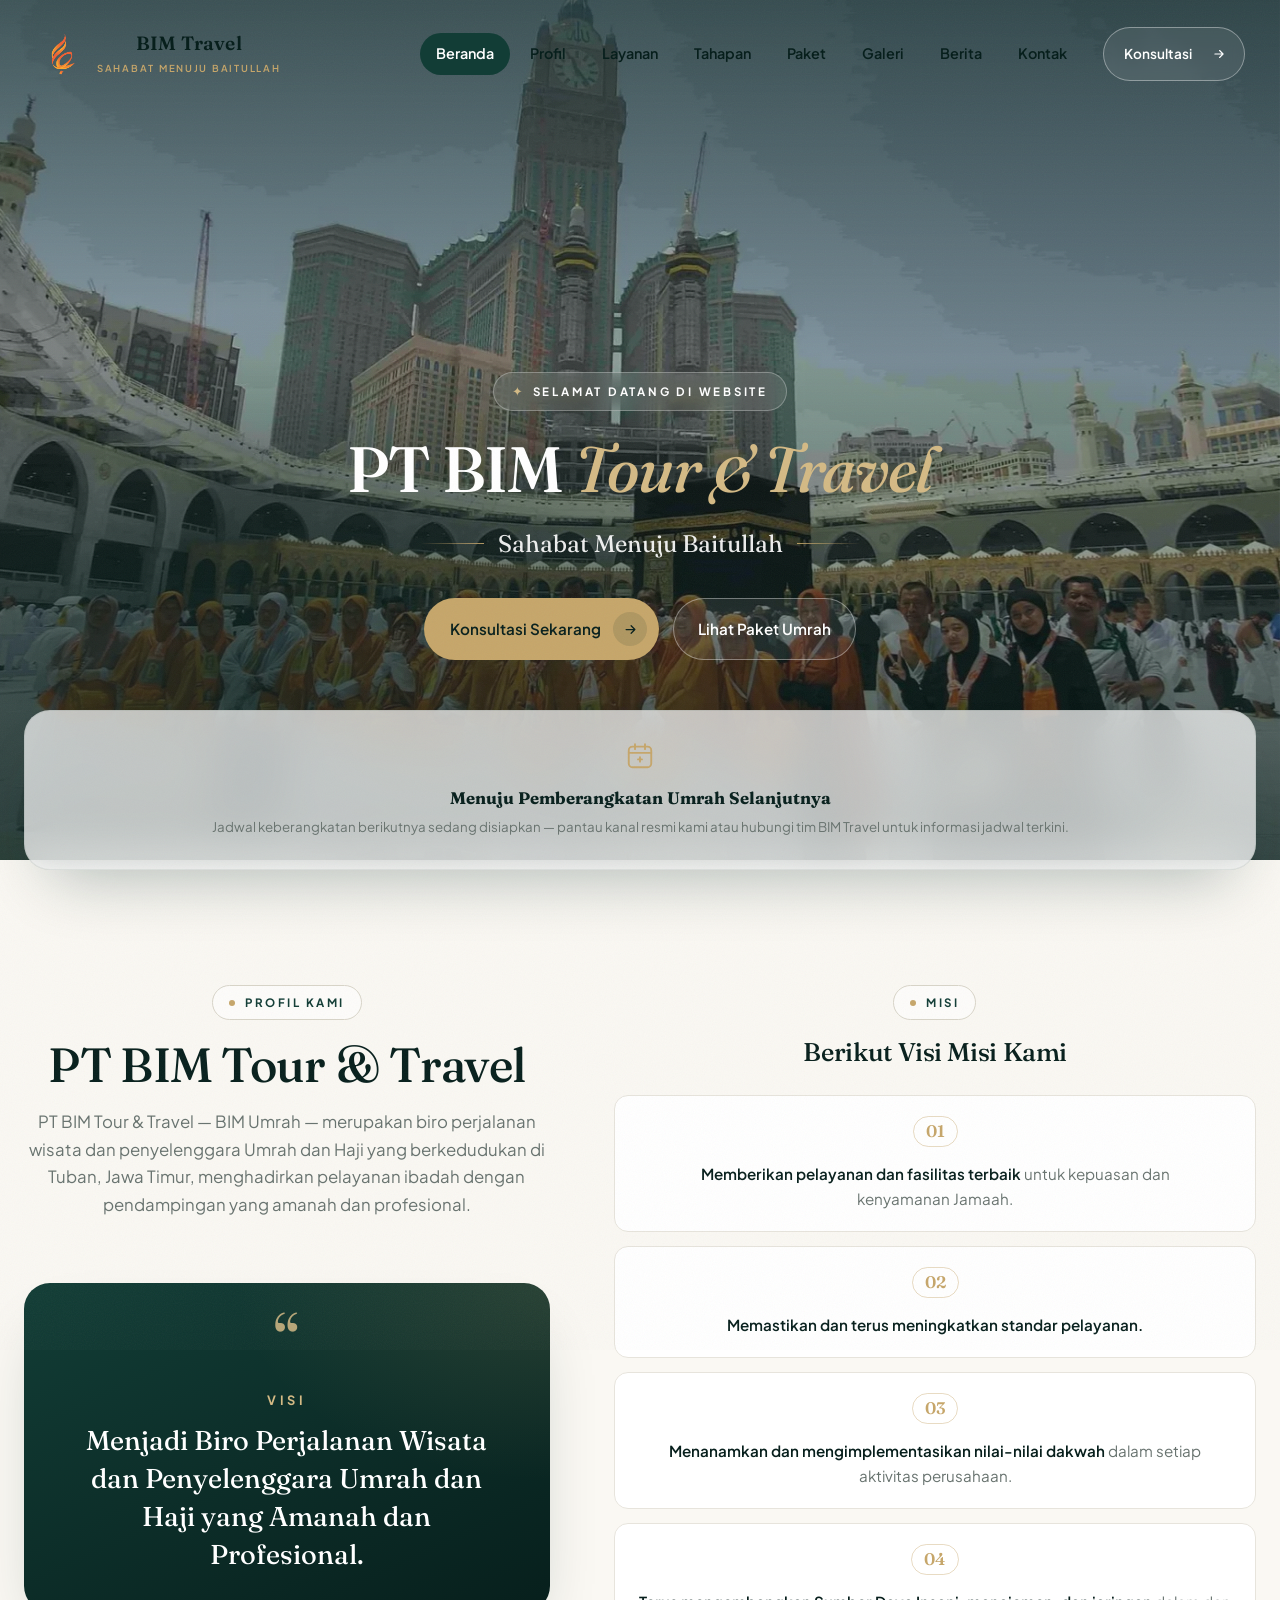
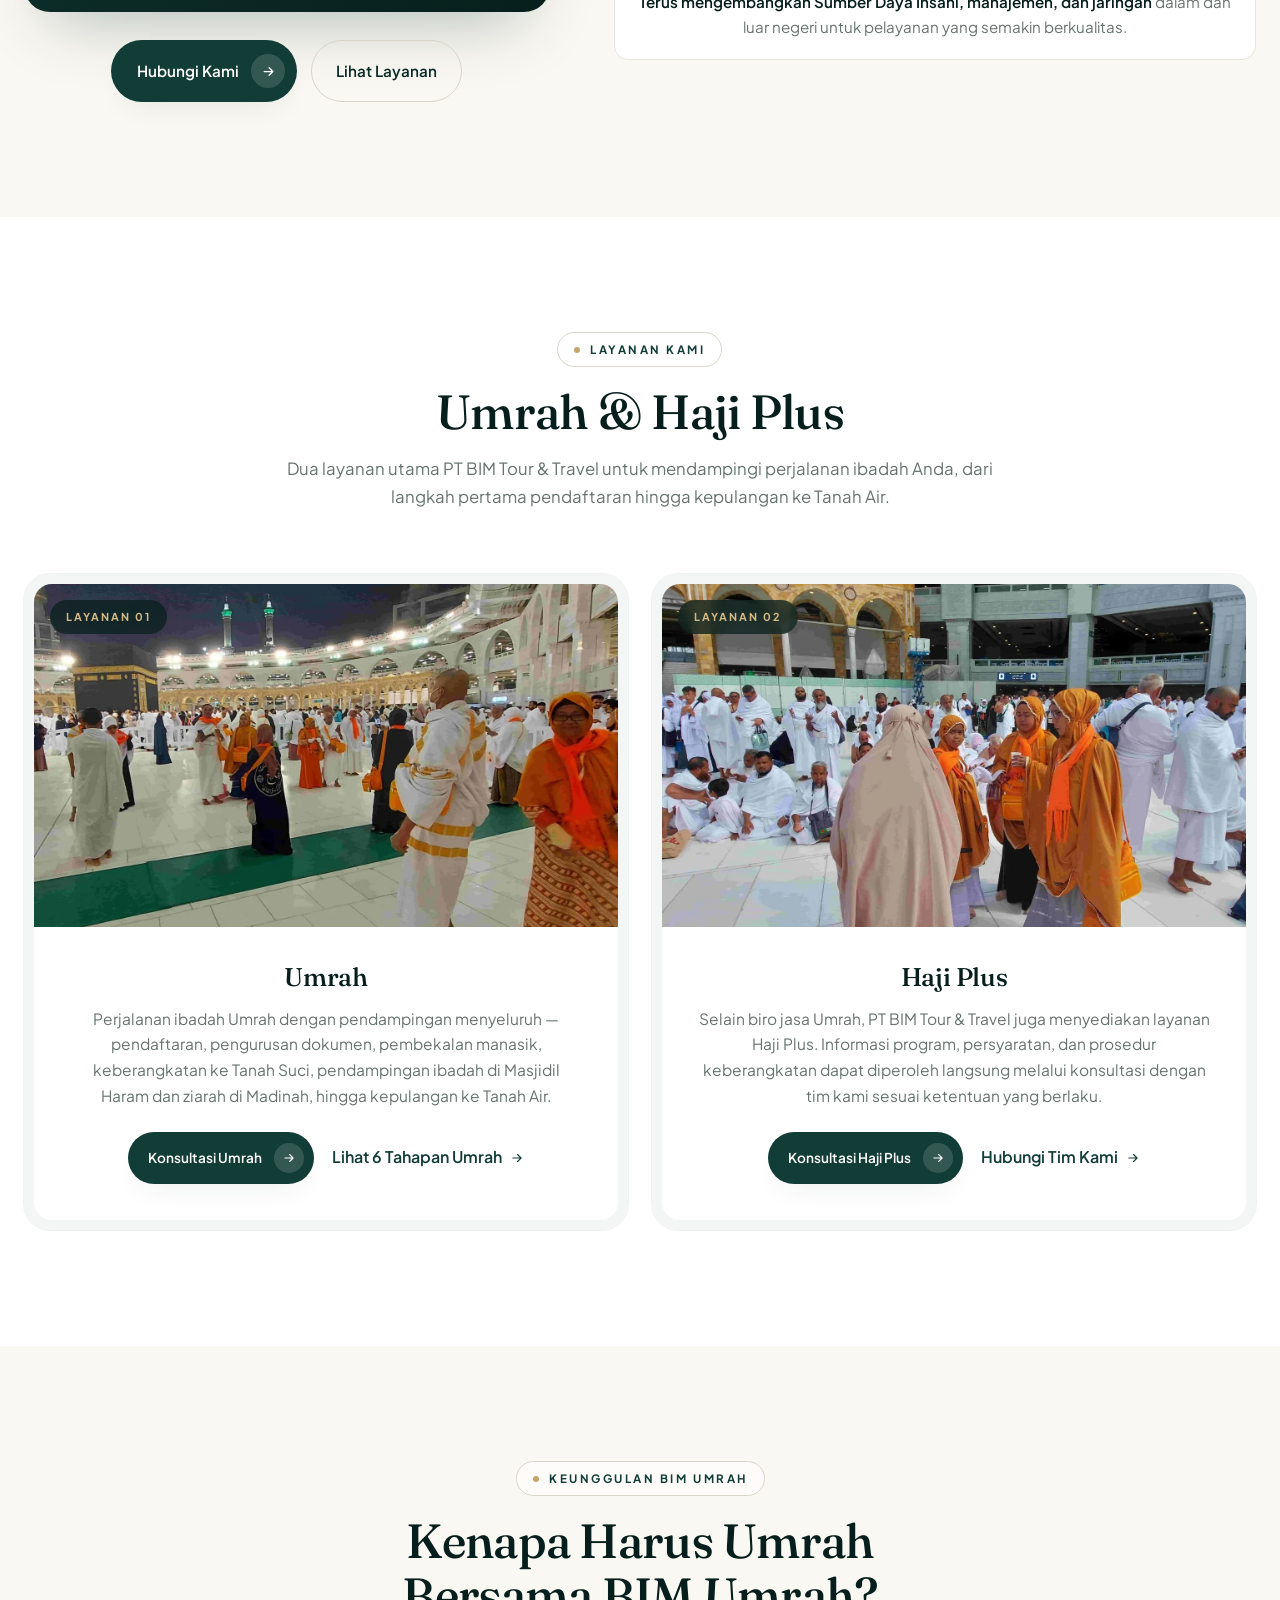
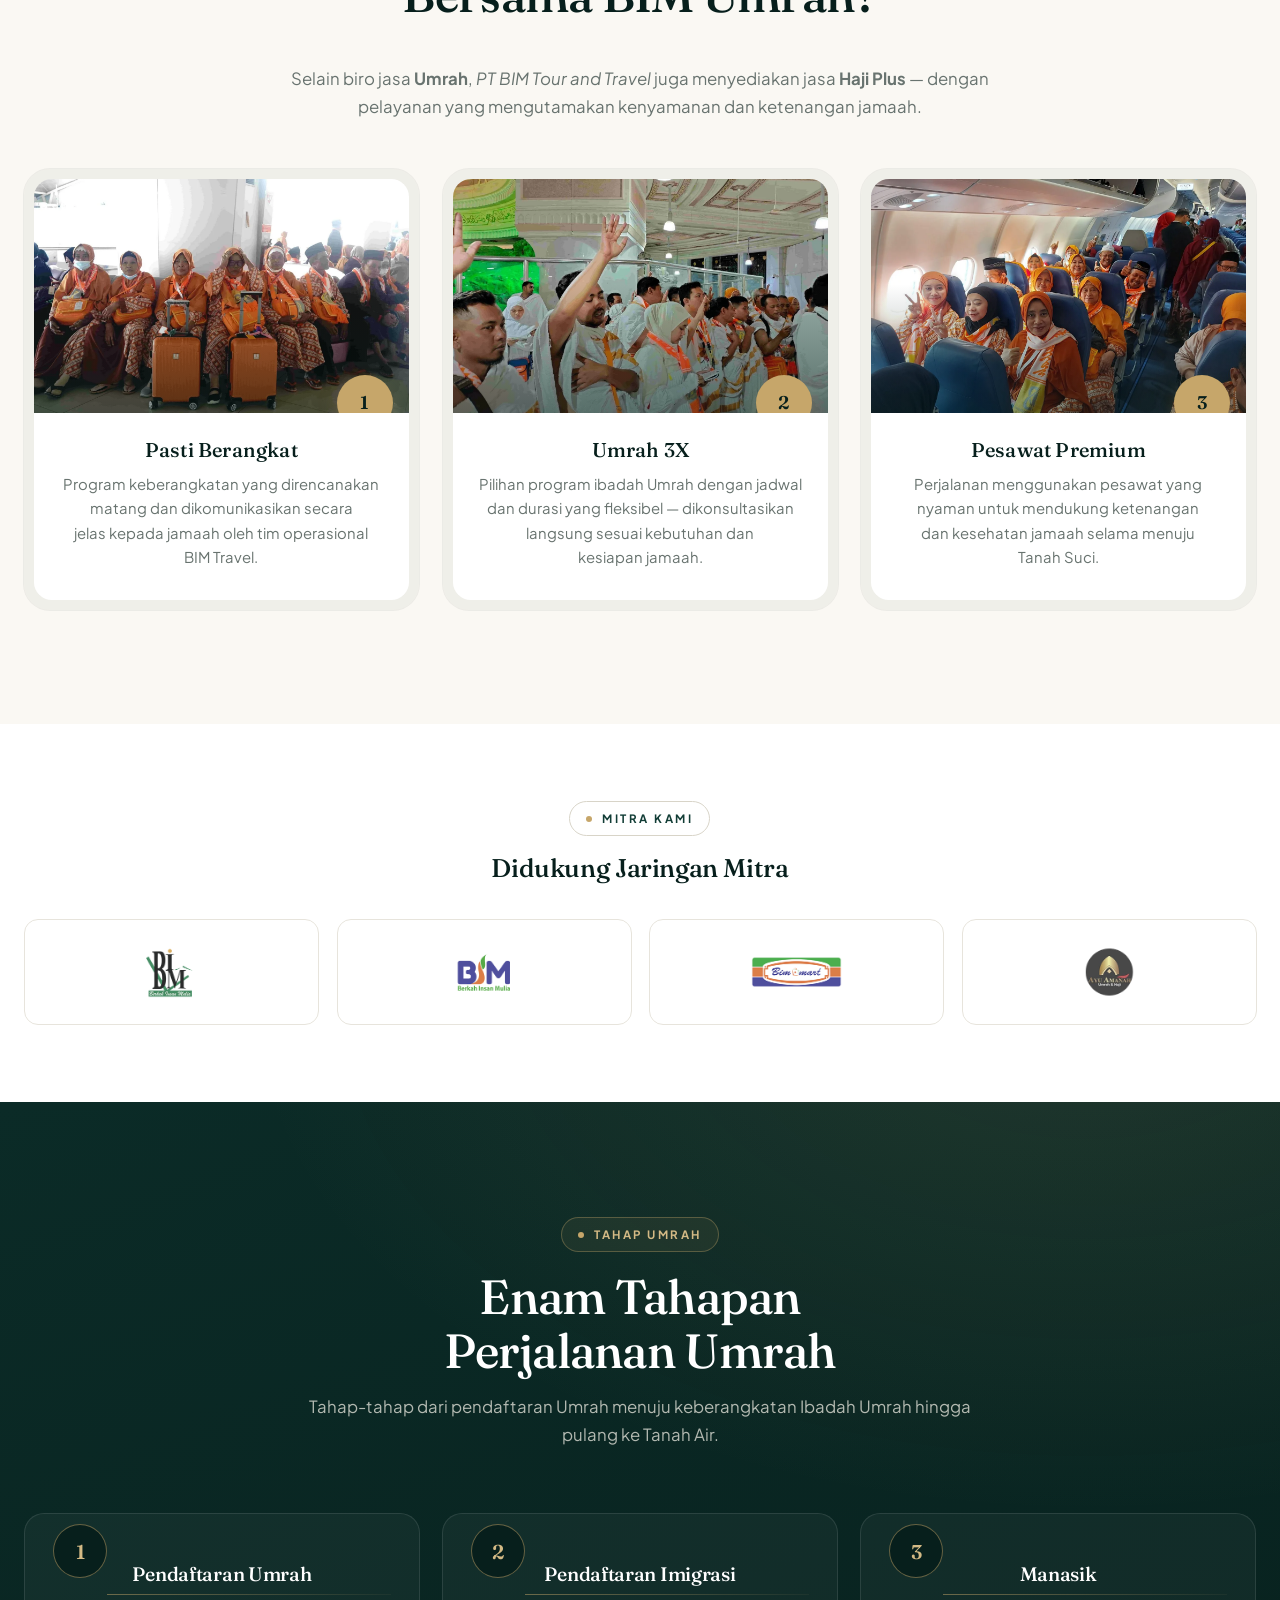
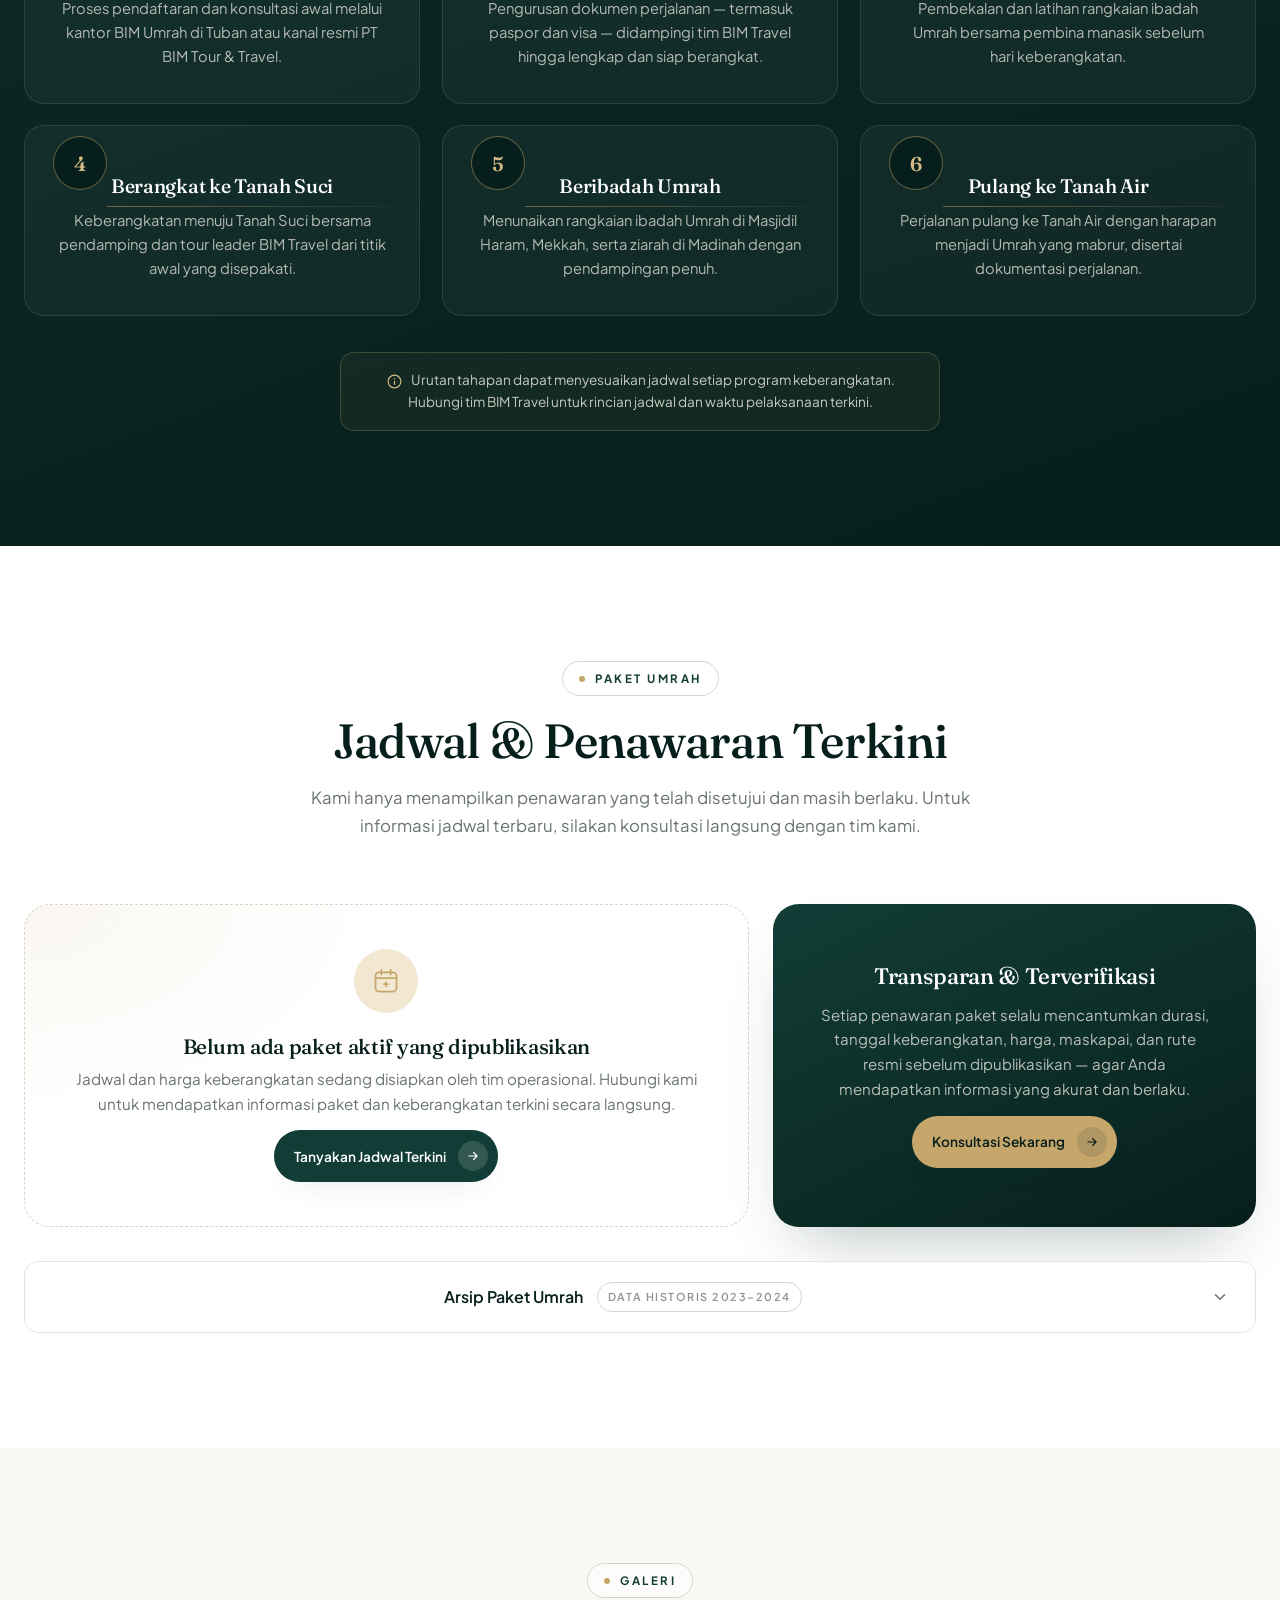
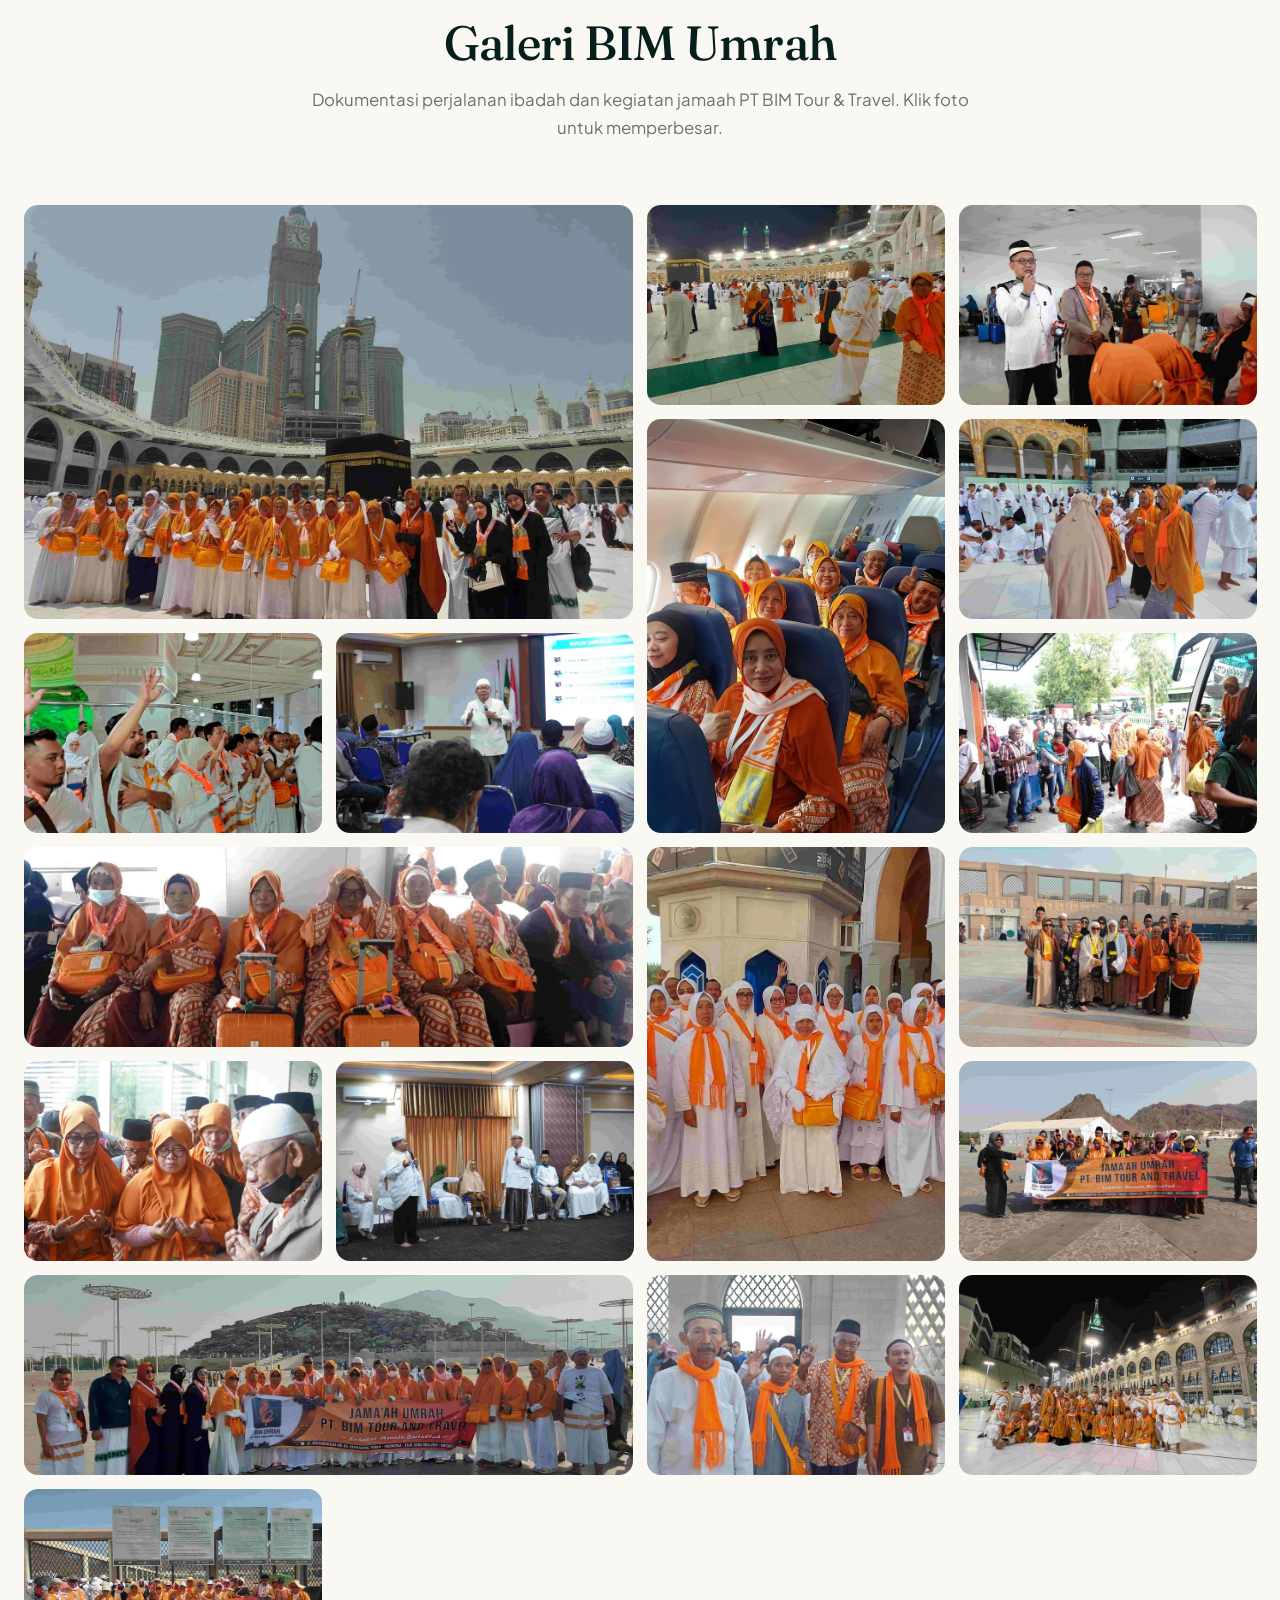
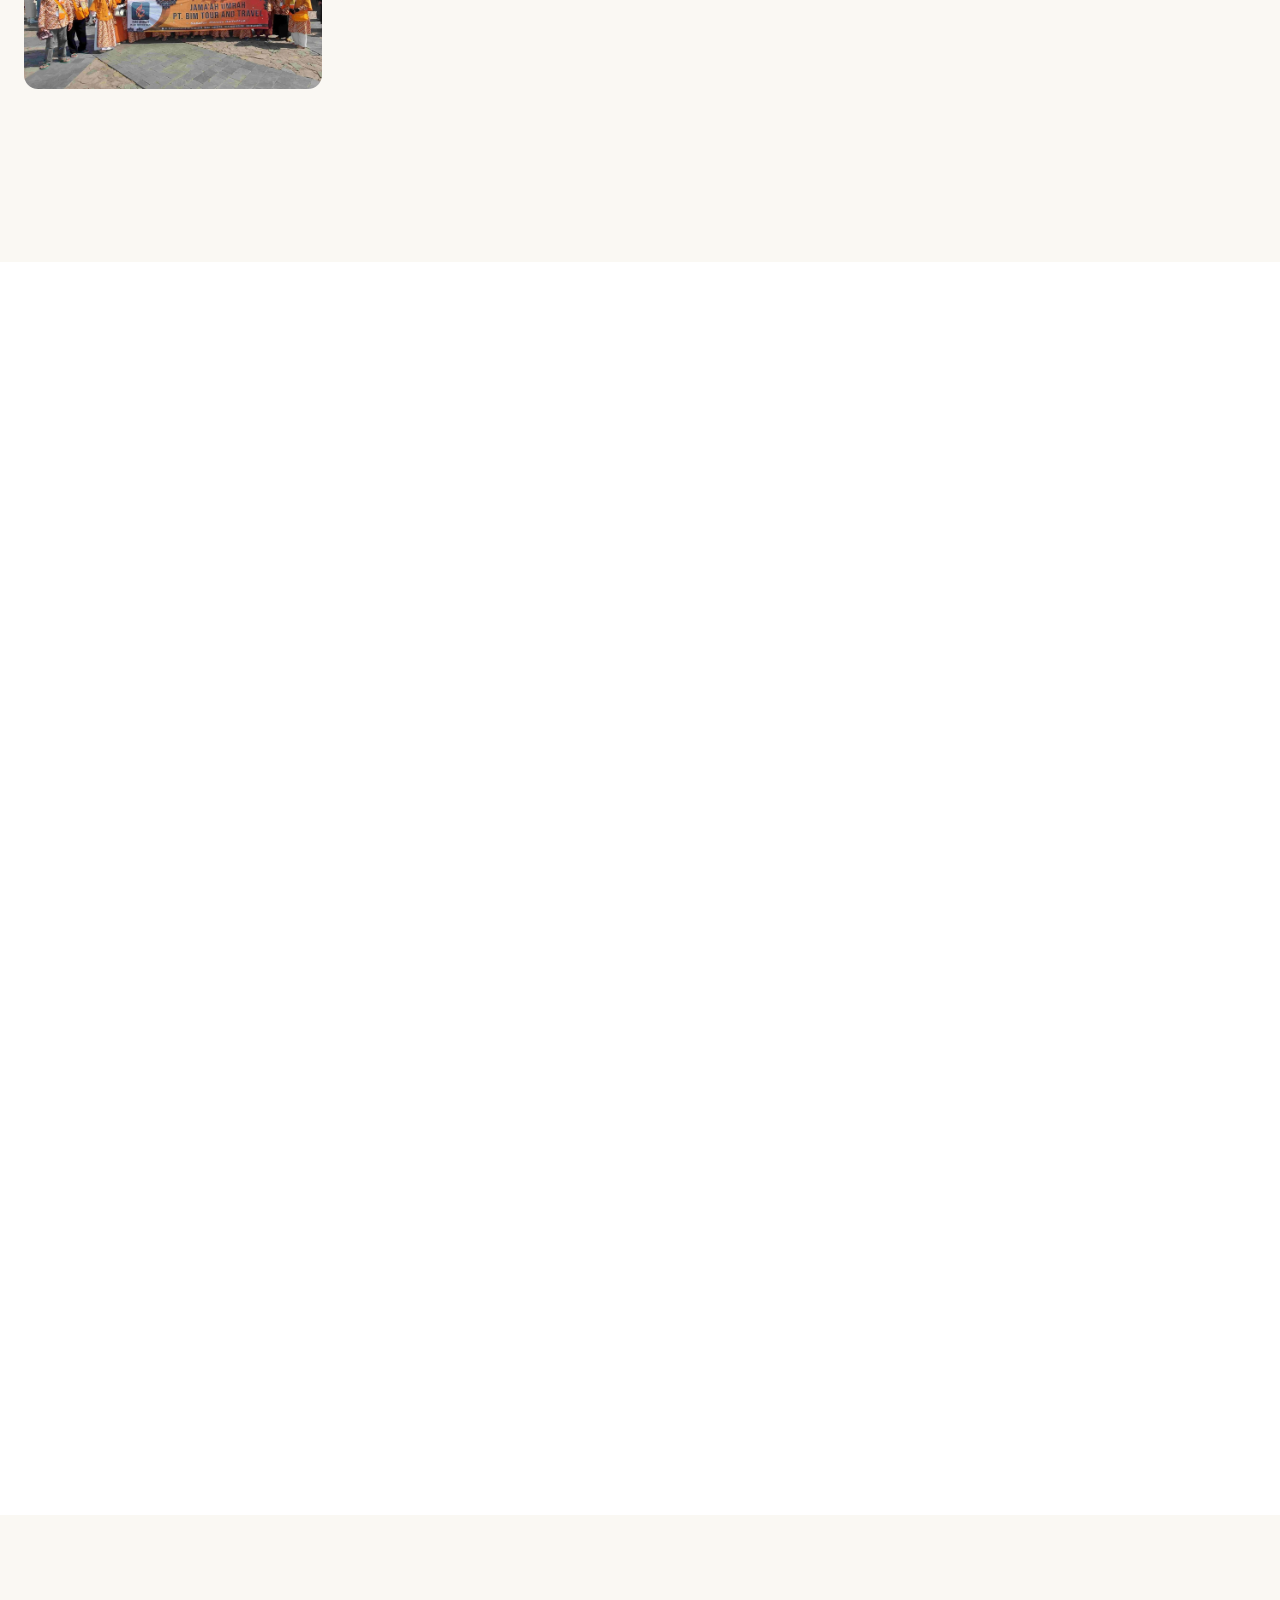
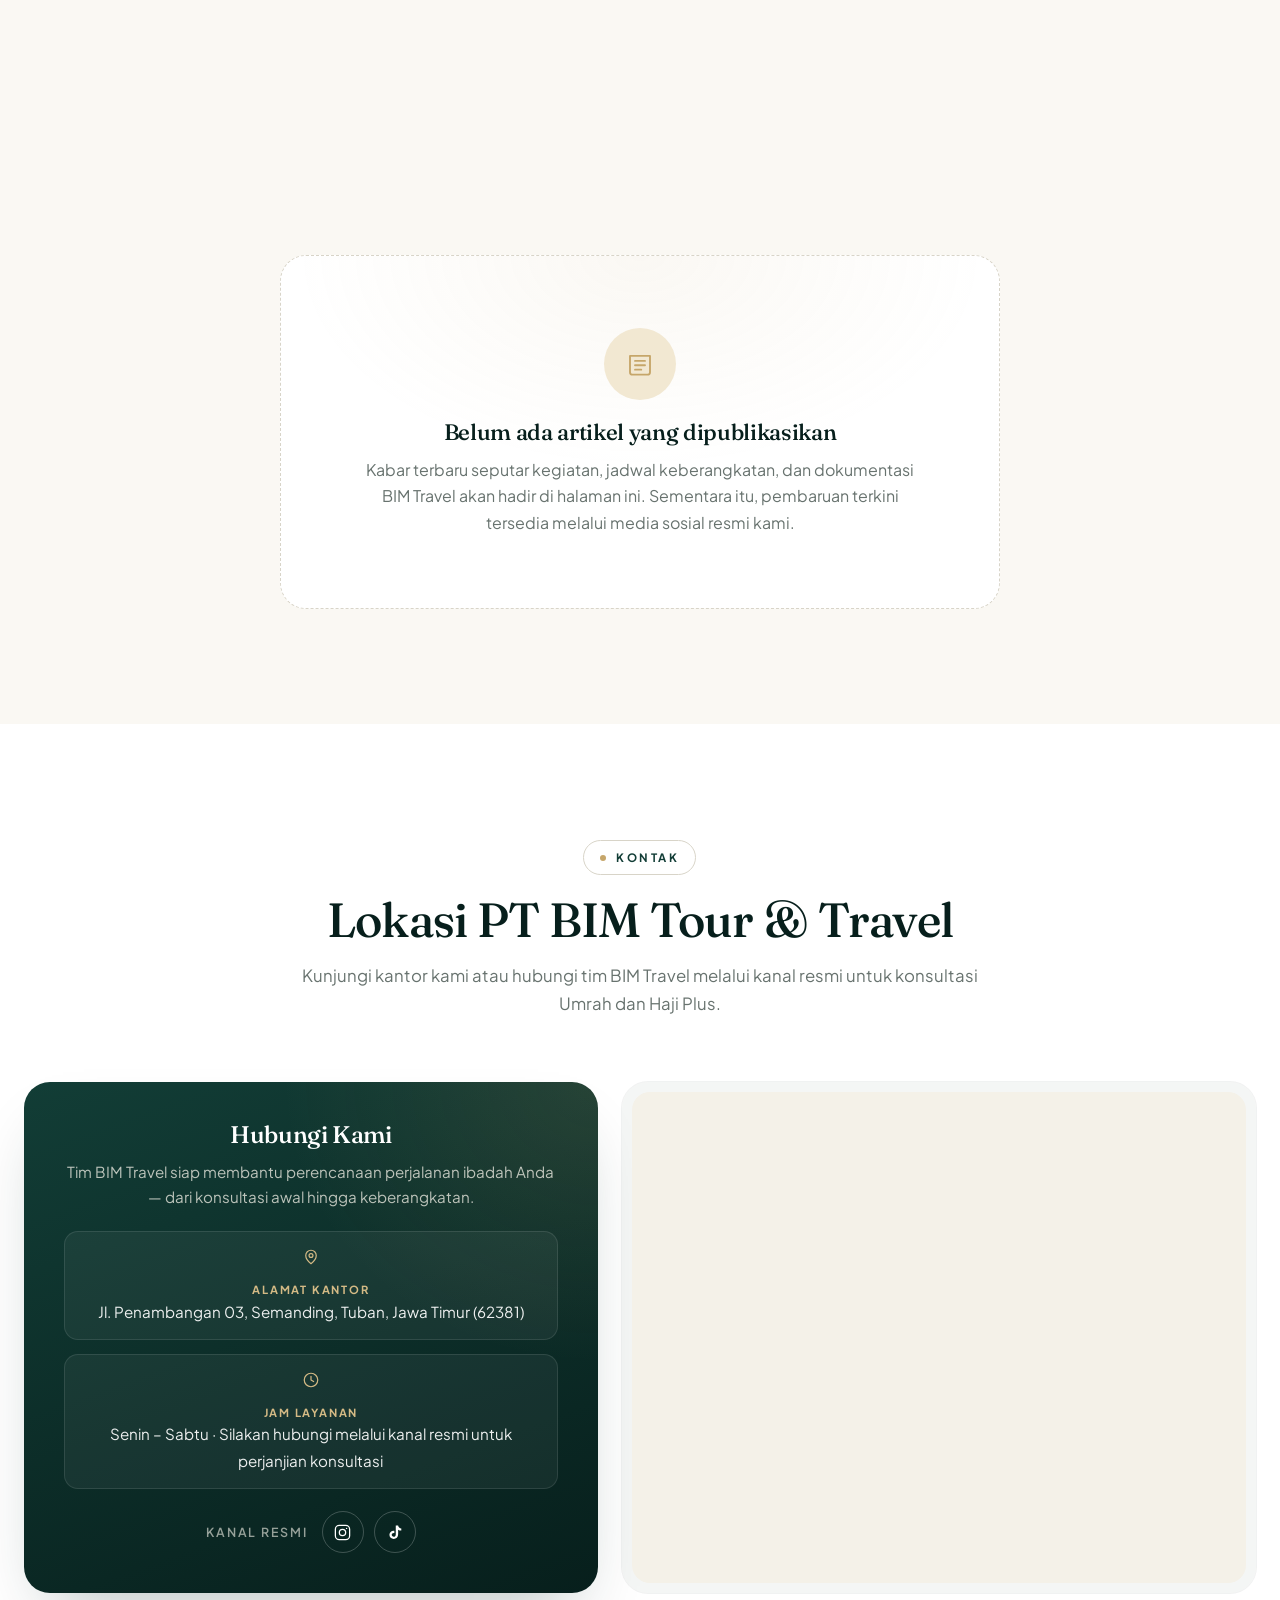
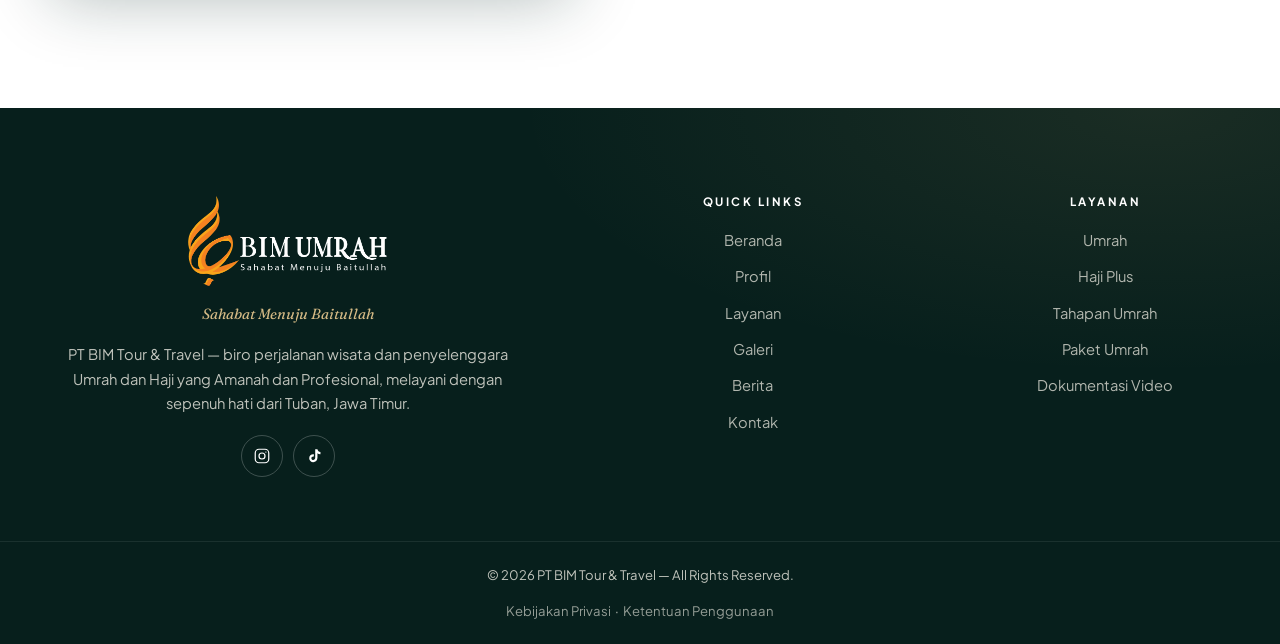
==== commit a3eedcef: "perf: konversi galeri ke WebP hemat 31% payload" ====
--- a/index.html
+++ b/index.html
@@ -29,7 +29,7 @@
   <link rel="preconnect" href="https://fonts.gstatic.com" crossorigin>
   <link href="https://fonts.googleapis.com/css2?family=Fraunces:ital,opsz,wght@0,9..144,300..700;1,9..144,300..700&family=Plus+Jakarta+Sans:ital,wght@0,300..800;1,300..800&display=swap" rel="stylesheet">
 
-  <link rel="preload" as="image" href="assets/img/gallery/bim-gal-07.jpg" fetchpriority="high">
+  <link rel="preload" as="image" href="assets/img/gallery/bim-gal-07.webp" fetchpriority="high">
   <link rel="stylesheet" href="assets/css/style.css">
 
   <script type="application/ld+json">
@@ -135,7 +135,7 @@
     <!-- ======================= HERO ======================= -->
     <section class="hero" id="beranda" aria-label="Selamat datang di website PT BIM Tour & Travel">
       <div class="hero-bg" aria-hidden="true">
-        <img src="assets/img/gallery/bim-gal-07.jpg" alt="" width="1400" height="934" fetchpriority="high">
+        <img src="assets/img/gallery/bim-gal-07.webp" alt="" width="1400" height="934" fetchpriority="high">
       </div>
       <div class="container">
         <div class="hero-inner">
@@ -242,7 +242,7 @@
           <article class="layanan-card reveal">
             <div class="layanan-inner">
               <div class="layanan-media">
-                <img src="assets/img/gallery/bim-gal-12.jpg" alt="Suasana ibadah di Masjidil Haram, Mekkah" width="1400" height="934" loading="lazy">
+                <img src="assets/img/gallery/bim-gal-12.webp" alt="Suasana ibadah di Masjidil Haram, Mekkah" width="1400" height="934" loading="lazy">
                 <span class="badge">Layanan 01</span>
               </div>
               <div class="layanan-body">
@@ -266,7 +266,7 @@
           <article class="layanan-card reveal" style="--reveal-delay:120ms">
             <div class="layanan-inner">
               <div class="layanan-media">
-                <img src="assets/img/gallery/bim-gal-13.jpg" alt="Jamaah BIM Travel di halaman Masjid Nabawi, Madinah" width="1400" height="934" loading="lazy">
+                <img src="assets/img/gallery/bim-gal-13.webp" alt="Jamaah BIM Travel di halaman Masjid Nabawi, Madinah" width="1400" height="934" loading="lazy">
                 <span class="badge">Layanan 02</span>
               </div>
               <div class="layanan-body">
@@ -302,7 +302,7 @@
         <div class="keunggulan-grid">
           <article class="adv-card reveal">
             <div class="adv-media">
-              <img src="assets/img/gallery/bim-gal-04.jpg" alt="Jamaah dengan koper keberangkatan menunggu di area bandara" width="1400" height="934" loading="lazy">
+              <img src="assets/img/gallery/bim-gal-04.webp" alt="Jamaah dengan koper keberangkatan menunggu di area bandara" width="1400" height="934" loading="lazy">
               <span class="adv-num" aria-hidden="true">1</span>
             </div>
             <div class="adv-body">
@@ -313,7 +313,7 @@
 
           <article class="adv-card reveal" style="--reveal-delay:110ms">
             <div class="adv-media">
-              <img src="assets/img/gallery/bim-gal-11.jpg" alt="Jamaah beribadah di Tanah Suci" width="1400" height="934" loading="lazy">
+              <img src="assets/img/gallery/bim-gal-11.webp" alt="Jamaah beribadah di Tanah Suci" width="1400" height="934" loading="lazy">
               <span class="adv-num" aria-hidden="true">2</span>
             </div>
             <div class="adv-body">
@@ -324,7 +324,7 @@
 
           <article class="adv-card reveal" style="--reveal-delay:220ms">
             <div class="adv-media">
-              <img src="assets/img/gallery/bim-gal-10.jpg" alt="Suasana kabin pesawat bersama jamaah BIM Travel" width="1400" height="934" loading="lazy">
+              <img src="assets/img/gallery/bim-gal-10.webp" alt="Suasana kabin pesawat bersama jamaah BIM Travel" width="1400" height="934" loading="lazy">
               <span class="adv-num" aria-hidden="true">3</span>
             </div>
             <div class="adv-body">
@@ -498,76 +498,76 @@
         </div>
 
         <div class="galeri-grid" data-gallery>
-          <button class="galeri-item galeri-item--wide galeri-item--tall reveal" type="button" data-full="assets/img/gallery/bim-gal-07.jpg" data-caption="Jamaah BIM Travel di halaman Masjidil Haram, Mekkah" aria-label="Perbesar foto: Jamaah BIM Travel di halaman Masjidil Haram, Mekkah">
-            <img src="assets/img/gallery/bim-gal-07.jpg" alt="Jamaah BIM Travel berfoto bersama di hadapan Ka'bah, Masjidil Haram, Mekkah" width="1400" height="934" loading="lazy">
+          <button class="galeri-item galeri-item--wide galeri-item--tall reveal" type="button" data-full="assets/img/gallery/bim-gal-07.webp" data-caption="Jamaah BIM Travel di halaman Masjidil Haram, Mekkah" aria-label="Perbesar foto: Jamaah BIM Travel di halaman Masjidil Haram, Mekkah">
+            <img src="assets/img/gallery/bim-gal-07.webp" alt="Jamaah BIM Travel berfoto bersama di hadapan Ka'bah, Masjidil Haram, Mekkah" width="1400" height="934" loading="lazy">
             <span class="cap">Masjidil Haram, Mekkah</span>
           </button>
-          <button class="galeri-item reveal" type="button" data-full="assets/img/gallery/bim-gal-12.jpg" data-caption="Suasana ibadah di Masjidil Haram, Mekkah" aria-label="Perbesar foto: Suasana ibadah di Masjidil Haram, Mekkah">
-            <img src="assets/img/gallery/bim-gal-12.jpg" alt="Jamaah melaksanakan ibadah di Masjidil Haram, Mekkah" width="1400" height="934" loading="lazy">
+          <button class="galeri-item reveal" type="button" data-full="assets/img/gallery/bim-gal-12.webp" data-caption="Suasana ibadah di Masjidil Haram, Mekkah" aria-label="Perbesar foto: Suasana ibadah di Masjidil Haram, Mekkah">
+            <img src="assets/img/gallery/bim-gal-12.webp" alt="Jamaah melaksanakan ibadah di Masjidil Haram, Mekkah" width="1400" height="934" loading="lazy">
             <span class="cap">Masjidil Haram, Mekkah</span>
           </button>
-          <button class="galeri-item reveal" type="button" data-full="assets/img/gallery/bim-gal-03.jpg" data-caption="Pendampingan jamaah di bandara" aria-label="Perbesar foto: Pendampingan jamaah di bandara">
-            <img src="assets/img/gallery/bim-gal-03.jpg" alt="Pendamping BIM Travel memberikan arahan kepada jamaah di bandara" width="1400" height="934" loading="lazy">
+          <button class="galeri-item reveal" type="button" data-full="assets/img/gallery/bim-gal-03.webp" data-caption="Pendampingan jamaah di bandara" aria-label="Perbesar foto: Pendampingan jamaah di bandara">
+            <img src="assets/img/gallery/bim-gal-03.webp" alt="Pendamping BIM Travel memberikan arahan kepada jamaah di bandara" width="1400" height="934" loading="lazy">
             <span class="cap">Pendampingan di Bandara</span>
           </button>
-          <button class="galeri-item galeri-item--tall reveal" type="button" data-full="assets/img/gallery/bim-gal-10.jpg" data-caption="Suasana kabin pesawat bersama jamaah" aria-label="Perbesar foto: Suasana kabin pesawat bersama jamaah">
-            <img src="assets/img/gallery/bim-gal-10.jpg" alt="Jamaah BIM Travel berfoto di dalam kabin pesawat" width="1400" height="934" loading="lazy">
+          <button class="galeri-item galeri-item--tall reveal" type="button" data-full="assets/img/gallery/bim-gal-10.webp" data-caption="Suasana kabin pesawat bersama jamaah" aria-label="Perbesar foto: Suasana kabin pesawat bersama jamaah">
+            <img src="assets/img/gallery/bim-gal-10.webp" alt="Jamaah BIM Travel berfoto di dalam kabin pesawat" width="1400" height="934" loading="lazy">
             <span class="cap">Perjalanan Udara</span>
           </button>
-          <button class="galeri-item reveal" type="button" data-full="assets/img/gallery/bim-gal-13.jpg" data-caption="Jamaah di halaman Masjid Nabawi, Madinah" aria-label="Perbesar foto: Jamaah di halaman Masjid Nabawi, Madinah">
-            <img src="assets/img/gallery/bim-gal-13.jpg" alt="Jamaah BIM Travel berkumpul di halaman Masjid Nabawi, Madinah" width="1400" height="934" loading="lazy">
+          <button class="galeri-item reveal" type="button" data-full="assets/img/gallery/bim-gal-13.webp" data-caption="Jamaah di halaman Masjid Nabawi, Madinah" aria-label="Perbesar foto: Jamaah di halaman Masjid Nabawi, Madinah">
+            <img src="assets/img/gallery/bim-gal-13.webp" alt="Jamaah BIM Travel berkumpul di halaman Masjid Nabawi, Madinah" width="1400" height="934" loading="lazy">
             <span class="cap">Masjid Nabawi, Madinah</span>
           </button>
-          <button class="galeri-item reveal" type="button" data-full="assets/img/gallery/bim-gal-11.jpg" data-caption="Jamaah beribadah di Tanah Suci" aria-label="Perbesar foto: Jamaah beribadah di Tanah Suci">
-            <img src="assets/img/gallery/bim-gal-11.jpg" alt="Jamaah berdoa dengan pakaian ihram di Tanah Suci" width="1400" height="934" loading="lazy">
+          <button class="galeri-item reveal" type="button" data-full="assets/img/gallery/bim-gal-11.webp" data-caption="Jamaah beribadah di Tanah Suci" aria-label="Perbesar foto: Jamaah beribadah di Tanah Suci">
+            <img src="assets/img/gallery/bim-gal-11.webp" alt="Jamaah berdoa dengan pakaian ihram di Tanah Suci" width="1400" height="934" loading="lazy">
             <span class="cap">Ibadah di Tanah Suci</span>
           </button>
-          <button class="galeri-item galeri-item--wide reveal" type="button" data-full="assets/img/gallery/bim-gal-04.jpg" data-caption="Jamaah menunggu keberangkatan di bandara" aria-label="Perbesar foto: Jamaah menunggu keberangkatan di bandara">
-            <img src="assets/img/gallery/bim-gal-04.jpg" alt="Jamaah dengan perlengkapan keberangkatan menunggu di bandara" width="1400" height="934" loading="lazy">
+          <button class="galeri-item galeri-item--wide reveal" type="button" data-full="assets/img/gallery/bim-gal-04.webp" data-caption="Jamaah menunggu keberangkatan di bandara" aria-label="Perbesar foto: Jamaah menunggu keberangkatan di bandara">
+            <img src="assets/img/gallery/bim-gal-04.webp" alt="Jamaah dengan perlengkapan keberangkatan menunggu di bandara" width="1400" height="934" loading="lazy">
             <span class="cap">Menuju Keberangkatan</span>
           </button>
-          <button class="galeri-item reveal" type="button" data-full="assets/img/gallery/bim-gal-02.jpg" data-caption="Pembekalan manasik umrah" aria-label="Perbesar foto: Pembekalan manasik umrah">
-            <img src="assets/img/gallery/bim-gal-02.jpg" alt="Pembina menjelaskan rukun umrah dalam pembekalan manasik" width="1400" height="934" loading="lazy">
+          <button class="galeri-item reveal" type="button" data-full="assets/img/gallery/bim-gal-02.webp" data-caption="Pembekalan manasik umrah" aria-label="Perbesar foto: Pembekalan manasik umrah">
+            <img src="assets/img/gallery/bim-gal-02.webp" alt="Pembina menjelaskan rukun umrah dalam pembekalan manasik" width="1400" height="934" loading="lazy">
             <span class="cap">Pembekalan Manasik</span>
           </button>
-          <button class="galeri-item reveal" type="button" data-full="assets/img/gallery/bim-gal-05.jpg" data-caption="Jamaah menuju bus perjalanan" aria-label="Perbesar foto: Jamaah menuju bus perjalanan">
-            <img src="assets/img/gallery/bim-gal-05.jpg" alt="Jamaah naik bus perjalanan di Tanah Suci" width="1400" height="934" loading="lazy">
+          <button class="galeri-item reveal" type="button" data-full="assets/img/gallery/bim-gal-05.webp" data-caption="Jamaah menuju bus perjalanan" aria-label="Perbesar foto: Jamaah menuju bus perjalanan">
+            <img src="assets/img/gallery/bim-gal-05.webp" alt="Jamaah naik bus perjalanan di Tanah Suci" width="1400" height="934" loading="lazy">
             <span class="cap">Perjalanan Darat</span>
           </button>
-          <button class="galeri-item galeri-item--tall reveal" type="button" data-full="assets/img/gallery/bim-gal-14.jpg" data-caption="Rangkaian ibadah umrah bersama rombongan" aria-label="Perbesar foto: Rangkaian ibadah umrah bersama rombongan">
-            <img src="assets/img/gallery/bim-gal-14.jpg" alt="Rombongan jamaah dengan pakaian ihram melaksanakan ibadah umrah" width="1400" height="934" loading="lazy">
+          <button class="galeri-item galeri-item--tall reveal" type="button" data-full="assets/img/gallery/bim-gal-14.webp" data-caption="Rangkaian ibadah umrah bersama rombongan" aria-label="Perbesar foto: Rangkaian ibadah umrah bersama rombongan">
+            <img src="assets/img/gallery/bim-gal-14.webp" alt="Rombongan jamaah dengan pakaian ihram melaksanakan ibadah umrah" width="1400" height="934" loading="lazy">
             <span class="cap">Rangkaian Ibadah</span>
           </button>
-          <button class="galeri-item reveal" type="button" data-full="assets/img/gallery/bim-gal-16.jpg" data-caption="Jamaah di area Makam Baqi, Madinah" aria-label="Perbesar foto: Jamaah di area Makam Baqi, Madinah">
-            <img src="assets/img/gallery/bim-gal-16.jpg" alt="Jamaah BIM Travel berkumpul di area Makam Baqi, Madinah" width="1400" height="934" loading="lazy">
+          <button class="galeri-item reveal" type="button" data-full="assets/img/gallery/bim-gal-16.webp" data-caption="Jamaah di area Makam Baqi, Madinah" aria-label="Perbesar foto: Jamaah di area Makam Baqi, Madinah">
+            <img src="assets/img/gallery/bim-gal-16.webp" alt="Jamaah BIM Travel berkumpul di area Makam Baqi, Madinah" width="1400" height="934" loading="lazy">
             <span class="cap">Madinah</span>
           </button>
-          <button class="galeri-item reveal" type="button" data-full="assets/img/gallery/bim-gal-06.jpg" data-caption="Doa bersama jamaah BIM Travel" aria-label="Perbesar foto: Doa bersama jamaah BIM Travel">
-            <img src="assets/img/gallery/bim-gal-06.jpg" alt="Jamaah memanjatkan doa bersama dalam kegiatan BIM Travel" width="1400" height="934" loading="lazy">
+          <button class="galeri-item reveal" type="button" data-full="assets/img/gallery/bim-gal-06.webp" data-caption="Doa bersama jamaah BIM Travel" aria-label="Perbesar foto: Doa bersama jamaah BIM Travel">
+            <img src="assets/img/gallery/bim-gal-06.webp" alt="Jamaah memanjatkan doa bersama dalam kegiatan BIM Travel" width="1400" height="934" loading="lazy">
             <span class="cap">Doa Bersama</span>
           </button>
-          <button class="galeri-item galeri-item--wide reveal" type="button" data-full="assets/img/gallery/bim-gal-08.jpg" data-caption="Kegiatan rombongan di Tanah Suci" aria-label="Perbesar foto: Kegiatan rombongan di Tanah Suci">
-            <img src="assets/img/gallery/bim-gal-08.jpg" alt="Rombongan jamaah BIM Travel berfoto bersama membawa spanduk di Tanah Suci" width="1400" height="934" loading="lazy">
+          <button class="galeri-item galeri-item--wide reveal" type="button" data-full="assets/img/gallery/bim-gal-08.webp" data-caption="Kegiatan rombongan di Tanah Suci" aria-label="Perbesar foto: Kegiatan rombongan di Tanah Suci">
+            <img src="assets/img/gallery/bim-gal-08.webp" alt="Rombongan jamaah BIM Travel berfoto bersama membawa spanduk di Tanah Suci" width="1400" height="934" loading="lazy">
             <span class="cap">Rombongan di Tanah Suci</span>
           </button>
-          <button class="galeri-item reveal" type="button" data-full="assets/img/gallery/bim-gal-01.jpg" data-caption="Manasik bersama pembina" aria-label="Perbesar foto: Manasik bersama pembina">
-            <img src="assets/img/gallery/bim-gal-01.jpg" alt="Latihan manasik bersama pembina dan jamaah BIM Travel" width="1400" height="934" loading="lazy">
+          <button class="galeri-item reveal" type="button" data-full="assets/img/gallery/bim-gal-01.webp" data-caption="Manasik bersama pembina" aria-label="Perbesar foto: Manasik bersama pembina">
+            <img src="assets/img/gallery/bim-gal-01.webp" alt="Latihan manasik bersama pembina dan jamaah BIM Travel" width="1400" height="934" loading="lazy">
             <span class="cap">Manasik Bersama</span>
           </button>
-          <button class="galeri-item reveal" type="button" data-full="assets/img/gallery/bim-gal-17.jpg" data-caption="Kegiatan rombongan BIM Travel" aria-label="Perbesar foto: Kegiatan rombongan BIM Travel">
-            <img src="assets/img/gallery/bim-gal-17.jpg" alt="Rombongan jamaah BIM Travel berfoto bersama membawa spanduk perusahaan" width="1400" height="934" loading="lazy">
+          <button class="galeri-item reveal" type="button" data-full="assets/img/gallery/bim-gal-17.webp" data-caption="Kegiatan rombongan BIM Travel" aria-label="Perbesar foto: Kegiatan rombongan BIM Travel">
+            <img src="assets/img/gallery/bim-gal-17.webp" alt="Rombongan jamaah BIM Travel berfoto bersama membawa spanduk perusahaan" width="1400" height="934" loading="lazy">
             <span class="cap">Kegiatan Rombongan</span>
           </button>
-          <button class="galeri-item reveal" type="button" data-full="assets/img/gallery/bim-gal-15.jpg" data-caption="Jamaah dan pengurus BIM Travel" aria-label="Perbesar foto: Jamaah dan pengurus BIM Travel">
-            <img src="assets/img/gallery/bim-gal-15.jpg" alt="Jamaah dan pengurus BIM Travel mengenakan syal perusahaan" width="1400" height="934" loading="lazy">
+          <button class="galeri-item reveal" type="button" data-full="assets/img/gallery/bim-gal-15.webp" data-caption="Jamaah dan pengurus BIM Travel" aria-label="Perbesar foto: Jamaah dan pengurus BIM Travel">
+            <img src="assets/img/gallery/bim-gal-15.webp" alt="Jamaah dan pengurus BIM Travel mengenakan syal perusahaan" width="1400" height="934" loading="lazy">
             <span class="cap">Jamaah &amp; Pengurus</span>
           </button>
-          <button class="galeri-item reveal" type="button" data-full="assets/img/gallery/bim-gal-18.jpg" data-caption="Suasana malam di Masjid Nabawi, Madinah" aria-label="Perbesar foto: Suasana malam di Masjid Nabawi, Madinah">
-            <img src="assets/img/gallery/bim-gal-18.jpg" alt="Rombongan jamaah di area Masjid Nabawi pada malam hari" width="1400" height="934" loading="lazy">
+          <button class="galeri-item reveal" type="button" data-full="assets/img/gallery/bim-gal-18.webp" data-caption="Suasana malam di Masjid Nabawi, Madinah" aria-label="Perbesar foto: Suasana malam di Masjid Nabawi, Madinah">
+            <img src="assets/img/gallery/bim-gal-18.webp" alt="Rombongan jamaah di area Masjid Nabawi pada malam hari" width="1400" height="934" loading="lazy">
             <span class="cap">Malam di Madinah</span>
           </button>
-          <button class="galeri-item reveal" type="button" data-full="assets/img/gallery/bim-gal-09.jpg" data-caption="Kegiatan rombongan BIM Travel" aria-label="Perbesar foto: Kegiatan rombongan BIM Travel">
-            <img src="assets/img/gallery/bim-gal-09.jpg" alt="Rombongan jamaah BIM Travel berfoto bersama di luar ruangan" width="1400" height="934" loading="lazy">
+          <button class="galeri-item reveal" type="button" data-full="assets/img/gallery/bim-gal-09.webp" data-caption="Kegiatan rombongan BIM Travel" aria-label="Perbesar foto: Kegiatan rombongan BIM Travel">
+            <img src="assets/img/gallery/bim-gal-09.webp" alt="Rombongan jamaah BIM Travel berfoto bersama di luar ruangan" width="1400" height="934" loading="lazy">
             <span class="cap">Kegiatan Rombongan</span>
           </button>
         </div>
--- a/assets/css/style.css
+++ b/assets/css/style.css
@@ -32,7 +32,7 @@
   --header-h-compact: 68px;
 
   /* Type scale (fluid) */
-  --fs-hero: clamp(2.6rem, 1.2rem + 5.2vw, 5rem);
+  --fs-hero: clamp(1.25rem, 7vw, 4rem);
   --fs-h2: clamp(1.9rem, 1.2rem + 2.4vw, 3rem);
   --fs-h3: clamp(1.25rem, 1.05rem + 0.8vw, 1.6rem);
   --fs-body: 1rem;
@@ -70,6 +70,7 @@
   font-family: "Plus Jakarta Sans", "Segoe UI", system-ui, sans-serif;
   font-size: var(--fs-body);
   line-height: 1.65;
+  text-align: center;
   color: var(--text);
   background: var(--bg);
   -webkit-font-smoothing: antialiased;
@@ -146,6 +147,7 @@
   padding-block: clamp(72px, 9vw, 128px);
   scroll-margin-top: calc(var(--header-h) + 24px);
 }
+.section p { max-width: 60ch; margin-inline: auto; }
 
 .section--ivory { background: var(--ivory); }
 .section--white { background: var(--surface); }
@@ -156,7 +158,12 @@
   color: #F4F1E8;
 }
 
-.section-head { max-width: 720px; margin-bottom: clamp(36px, 5vw, 64px); }
+.section-head {
+  max-width: 720px;
+  margin-inline: auto;
+  margin-bottom: clamp(36px, 5vw, 64px);
+  text-align: center;
+}
 .section-head--center { margin-inline: auto; text-align: center; }
 
 .eyebrow {
@@ -185,17 +192,19 @@
   color: var(--champagne-400);
 }
 
-.section-title { margin-top: 18px; color: var(--emerald-950); }
-.section--dark .section-title { color: #FFFFFF; }
+.section-title { margin-top: 18px; font-size: var(--fs-h2); color: var(--emerald-950); text-align: center; }
+.section--dark .section-title { color: #FFFFFF; text-align: center; }
 
 .section-lead {
   margin-top: 16px;
+  margin-inline: auto;
   color: var(--muted);
   font-size: 1.05rem;
   max-width: 60ch;
-}
-.section-head--center .section-lead { margin-inline: auto; }
-.section--dark .section-lead { color: rgba(244, 241, 232, 0.72); }
+  text-align: center;
+}
+.section-head--center .section-lead { margin-inline: auto; text-align: center; }
+.section--dark .section-lead { color: rgba(244, 241, 232, 0.72); text-align: center; }
 
 /* ---------- 4. Buttons --------------------------------------------------- */
 .btn {
@@ -422,30 +431,30 @@
 .nav-mobile.is-open li:nth-child(6) { transition-delay: 310ms; }
 .nav-mobile.is-open li:nth-child(7) { transition-delay: 360ms; }
 .nav-mobile.is-open li:nth-child(8) { transition-delay: 410ms; }
-.nav-mobile a {
+.nav-mobile > ul a {
   display: block;
-  padding: 14px 4px;
+  padding: 12px 4px;
   font-family: "Fraunces", Georgia, serif;
-  font-size: clamp(1.6rem, 7vw, 2.2rem);
+  font-size: clamp(1.2rem, 5vw, 1.6rem);
   font-weight: 500;
   color: #fff;
   text-decoration: none;
   border-bottom: 1px solid rgba(255, 255, 255, 0.08);
 }
-.nav-mobile a span {
+.nav-mobile > ul a span {
   font-family: "Plus Jakarta Sans", sans-serif;
-  font-size: 0.7rem;
+  font-size: 0.6rem;
   font-weight: 600;
   letter-spacing: 0.2em;
   color: var(--champagne-400);
-  margin-right: 14px;
+  margin-right: 10px;
   vertical-align: middle;
 }
 .nav-mobile-foot {
   display: flex;
   flex-direction: column;
   gap: 18px;
-  align-items: flex-start;
+  align-items: center;
 }
 .nav-mobile-foot .socials { margin-left: 2px; }
 
@@ -507,7 +516,11 @@
     radial-gradient(90% 70% at 18% 78%, rgba(7, 31, 28, 0.55), transparent 60%);
 }
 
-.hero-inner { max-width: 880px; }
+.hero-inner {
+  max-width: 880px;
+  margin-inline: auto;
+  text-align: center;
+}
 .hero-eyebrow {
   display: inline-flex;
   align-items: center;
@@ -534,6 +547,7 @@
   font-size: var(--fs-hero);
   font-weight: 550;
   color: #fff;
+  white-space: nowrap;
 }
 .hero h1 .accent { color: var(--champagne-400); font-style: italic; font-weight: 480; }
 .hero-tagline {
@@ -544,6 +558,7 @@
   font-family: "Fraunces", Georgia, serif;
   font-size: clamp(1.15rem, 0.9rem + 1vw, 1.5rem);
   color: rgba(255, 255, 255, 0.92);
+  justify-content: center;
 }
 .hero-tagline::before, .hero-tagline::after {
   content: "";
@@ -552,7 +567,13 @@
   background: linear-gradient(90deg, transparent, rgba(198, 166, 106, 0.9));
 }
 .hero-tagline::after { background: linear-gradient(90deg, rgba(198, 166, 106, 0.9), transparent); }
-.hero-actions { display: flex; flex-wrap: wrap; gap: 14px; margin-top: 34px; }
+.hero-actions {
+  display: flex;
+  flex-wrap: wrap;
+  gap: 14px;
+  margin-top: 34px;
+  justify-content: center;
+}
 
 /* Countdown card — mengambang menembus tepi hero */
 .countdown-wrap { position: relative; margin-top: -150px; z-index: 5; }
@@ -606,9 +627,10 @@
   color: var(--muted-2);
   margin-top: 2px;
 }
-.countdown.is-pending { grid-template-columns: auto 1fr; }
+.countdown.is-pending { grid-template-columns: 1fr; }
 .countdown-pending {
   display: flex;
+  flex-direction: column;
   align-items: center;
   gap: 14px;
   padding: 20px 24px;
@@ -682,9 +704,9 @@
 }
 .misi-list li {
   display: grid;
-  grid-template-columns: auto 1fr;
-  gap: 18px;
-  align-items: start;
+  grid-template-columns: 1fr;
+  gap: 14px;
+  justify-items: center;
   padding: 20px 24px;
   background: var(--surface);
   border: 1px solid var(--border);
@@ -709,7 +731,7 @@
 }
 .misi-list p { color: var(--muted); font-size: 0.95rem; }
 .misi-list strong { color: var(--emerald-950); font-weight: 600; }
-.profil-cta { margin-top: 28px; display: flex; gap: 14px; flex-wrap: wrap; }
+.profil-cta { margin-top: 28px; display: flex; gap: 14px; flex-wrap: wrap; justify-content: center; }
 
 /* ---------- 10. Layanan ---------------------------------------------------- */
 .layanan-grid {
@@ -758,7 +780,7 @@
 .layanan-body { padding: clamp(24px, 3vw, 36px); display: flex; flex-direction: column; gap: 14px; flex: 1; }
 .layanan-body h3 { font-size: var(--fs-h3); color: var(--emerald-950); }
 .layanan-body p { color: var(--muted); font-size: 0.97rem; }
-.layanan-body .layanan-cta { margin-top: auto; padding-top: 10px; display: flex; align-items: center; gap: 18px; flex-wrap: wrap; }
+.layanan-body .layanan-cta { margin-top: auto; padding-top: 10px; display: flex; align-items: center; justify-content: center; gap: 18px; flex-wrap: wrap; }
 
 /* ---------- 11. Keunggulan -------------------------------------------------- */
 .keunggulan-intro {
@@ -864,12 +886,13 @@
 }
 .tahap-card .step-line {
   position: absolute;
-  top: 34px; left: 28px; right: 28px;
+  top: 80px; left: 82px; right: 28px;
   height: 1px;
   background: linear-gradient(90deg, rgba(198, 166, 106, 0.5), rgba(198, 166, 106, 0.06));
 }
 .tahap-num {
-  position: relative;
+  position: absolute;
+  top: 10px; left: 28px;
   display: inline-grid;
   place-items: center;
   width: 54px; height: 54px;
@@ -893,9 +916,6 @@
 }
 .tahap-note {
   margin-top: 36px;
-  display: flex;
-  align-items: flex-start;
-  gap: 12px;
   padding: 16px 20px;
   border-radius: var(--radius-inner);
   border: 1px solid rgba(198, 166, 106, 0.25);
@@ -903,7 +923,7 @@
   font-size: 0.85rem;
   color: rgba(244, 241, 232, 0.8);
 }
-.tahap-note svg { flex: none; margin-top: 2px; color: var(--champagne-400); }
+.tahap-note svg { display: inline-block; vertical-align: middle; margin-right: 6px; color: var(--champagne-400); }
 
 /* ---------- 14. Paket ----------------------------------------------------------- */
 .paket-live {
@@ -914,6 +934,8 @@
 }
 .paket-empty {
   display: flex;
+  flex-direction: column;
+  justify-content: center;
   align-items: center;
   gap: 22px;
   padding: clamp(28px, 4vw, 44px);
@@ -945,6 +967,7 @@
   color: #fff;
   box-shadow: var(--shadow-lift);
 }
+.paket-side .btn { align-self: center; }
 .paket-side h3 { font-size: 1.4rem; }
 .paket-side p { color: rgba(244, 241, 232, 0.75); font-size: 0.94rem; }
 
@@ -966,7 +989,10 @@
 .paket-arsip > summary:hover { border-color: var(--border-strong); }
 .paket-arsip > summary .l {
   display: flex;
-  align-items: center;
+  flex: 1;
+  flex-wrap: wrap;
+  align-items: center;
+  justify-content: center;
   gap: 14px;
   font-weight: 600;
   color: var(--emerald-950);
@@ -998,13 +1024,13 @@
   font-size: 0.92rem;
 }
 .arsip-table caption {
-  text-align: left;
+  text-align: center;
   padding: 12px 16px 4px;
   font-size: 0.8rem;
   color: var(--muted);
 }
 .arsip-table th {
-  text-align: left;
+  text-align: center;
   padding: 14px 16px;
   font-size: 0.7rem;
   font-weight: 700;
@@ -1017,6 +1043,7 @@
   padding: 14px 16px;
   border-bottom: 1px solid var(--border);
   color: var(--text);
+  text-align: center;
 }
 .arsip-table tr:last-child td { border-bottom: 0; }
 .arsip-table td.dur, .arsip-table td.harga { font-weight: 700; color: var(--emerald-900); white-space: nowrap; }
@@ -1029,11 +1056,8 @@
   border: 1px solid var(--border);
   font-size: 0.82rem;
   color: var(--muted);
-  display: flex;
-  gap: 10px;
-  align-items: flex-start;
-}
-.arsip-note svg { flex: none; margin-top: 1px; color: var(--champagne-500); }
+}
+.arsip-note svg { display: inline-block; vertical-align: middle; margin-right: 6px; color: var(--champagne-500); }
 
 /* ---------- 15. Galeri ------------------------------------------------------------ */
 .galeri-grid {
@@ -1070,7 +1094,7 @@
   position: absolute;
   left: 14px; right: 14px; bottom: 12px;
   z-index: 2;
-  text-align: left;
+  text-align: center;
   color: #fff;
   font-size: 0.78rem;
   font-weight: 600;
@@ -1222,6 +1246,7 @@
 .video-body .meta { font-size: 0.76rem; color: var(--muted-2); letter-spacing: 0.06em; }
 .video-body .yt-link {
   margin-top: auto;
+  align-self: center;
   padding-top: 8px;
   font-size: 0.8rem;
   font-weight: 600;
@@ -1291,8 +1316,9 @@
 }
 .kontak-facts li {
   display: flex;
+  flex-direction: column;
   gap: 14px;
-  align-items: flex-start;
+  align-items: center;
   padding: 14px 16px;
   border-radius: var(--radius-inner);
   border: 1px solid rgba(255, 255, 255, 0.1);
@@ -1303,7 +1329,7 @@
 .kontak-facts span { font-size: 0.95rem; color: rgba(255, 255, 255, 0.92); }
 .kontak-facts a { text-decoration: none; transition: color var(--dur-fast) var(--ease-out); }
 .kontak-facts a:hover { color: var(--champagne-400); }
-.kontak-socials { margin-top: 22px; display: flex; align-items: center; gap: 14px; flex-wrap: wrap; }
+.kontak-socials { margin-top: 22px; display: flex; align-items: center; justify-content: center; gap: 14px; flex-wrap: wrap; }
 .kontak-socials .lbl { font-size: 0.78rem; letter-spacing: 0.14em; text-transform: uppercase; color: rgba(244, 241, 232, 0.6); font-weight: 600; }
 
 .map-shell {
@@ -1348,9 +1374,11 @@
   gap: clamp(28px, 4vw, 56px);
   padding-bottom: clamp(40px, 5vw, 64px);
 }
-.footer-brand img { width: 200px; height: auto; }
+.footer-brand img { width: 200px; height: auto; margin-inline: auto; }
+.footer-brand .socials { justify-content: center; }
 .footer-brand p {
   margin-top: 16px;
+  margin-inline: auto;
   max-width: 40ch;
   font-size: 0.92rem;
 }
@@ -1384,8 +1412,9 @@
 }
 .footer-bottom .row {
   display: flex;
-  align-items: center;
-  justify-content: space-between;
+  flex-direction: column;
+  align-items: center;
+  justify-content: center;
   gap: 14px;
   flex-wrap: wrap;
   font-size: 0.82rem;
@@ -1443,7 +1472,7 @@
   .mitra-item { padding: 18px 12px; }
   .mitra-item img { max-height: 40px; }
   .footer-grid { grid-template-columns: 1fr; }
-  .hero-actions .btn { width: 100%; justify-content: space-between; }
+  .hero-actions .btn { width: 100%; justify-content: center; }
   .adv-num { right: 12px; }
 }
 
